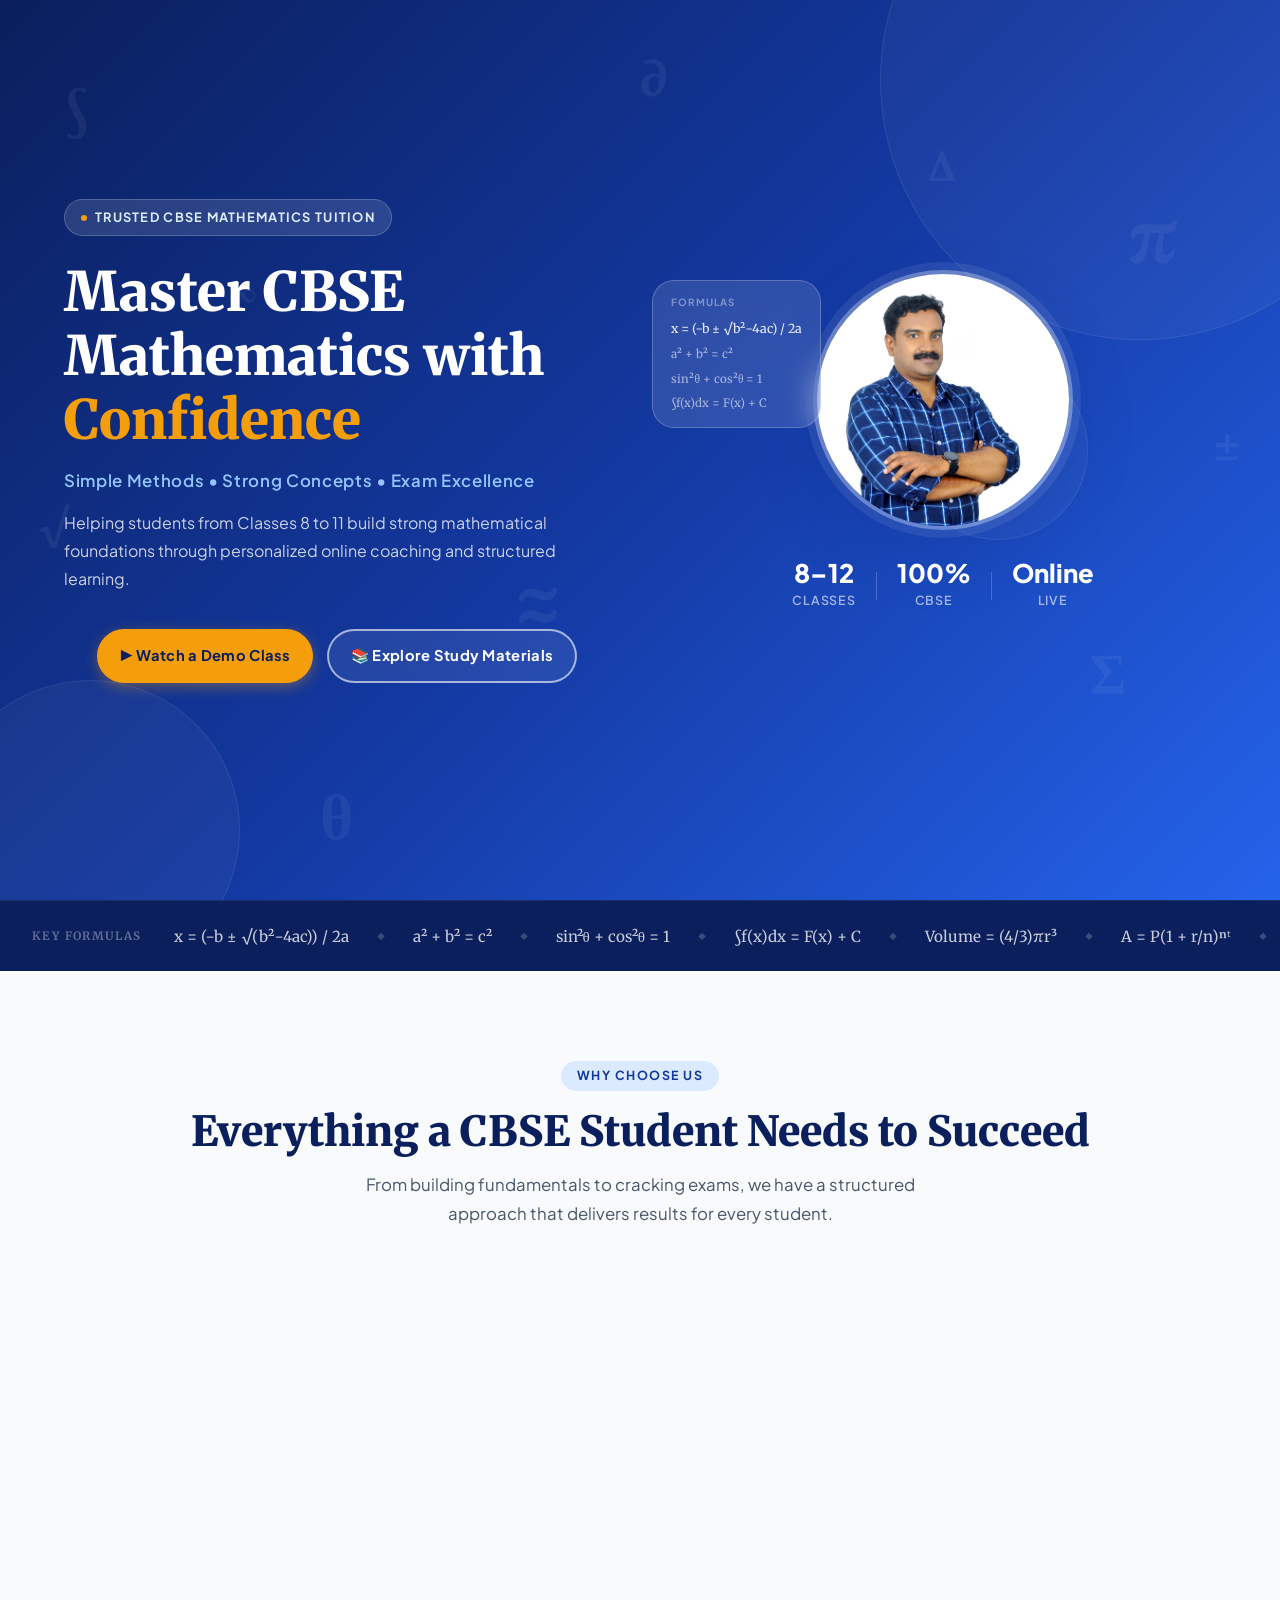
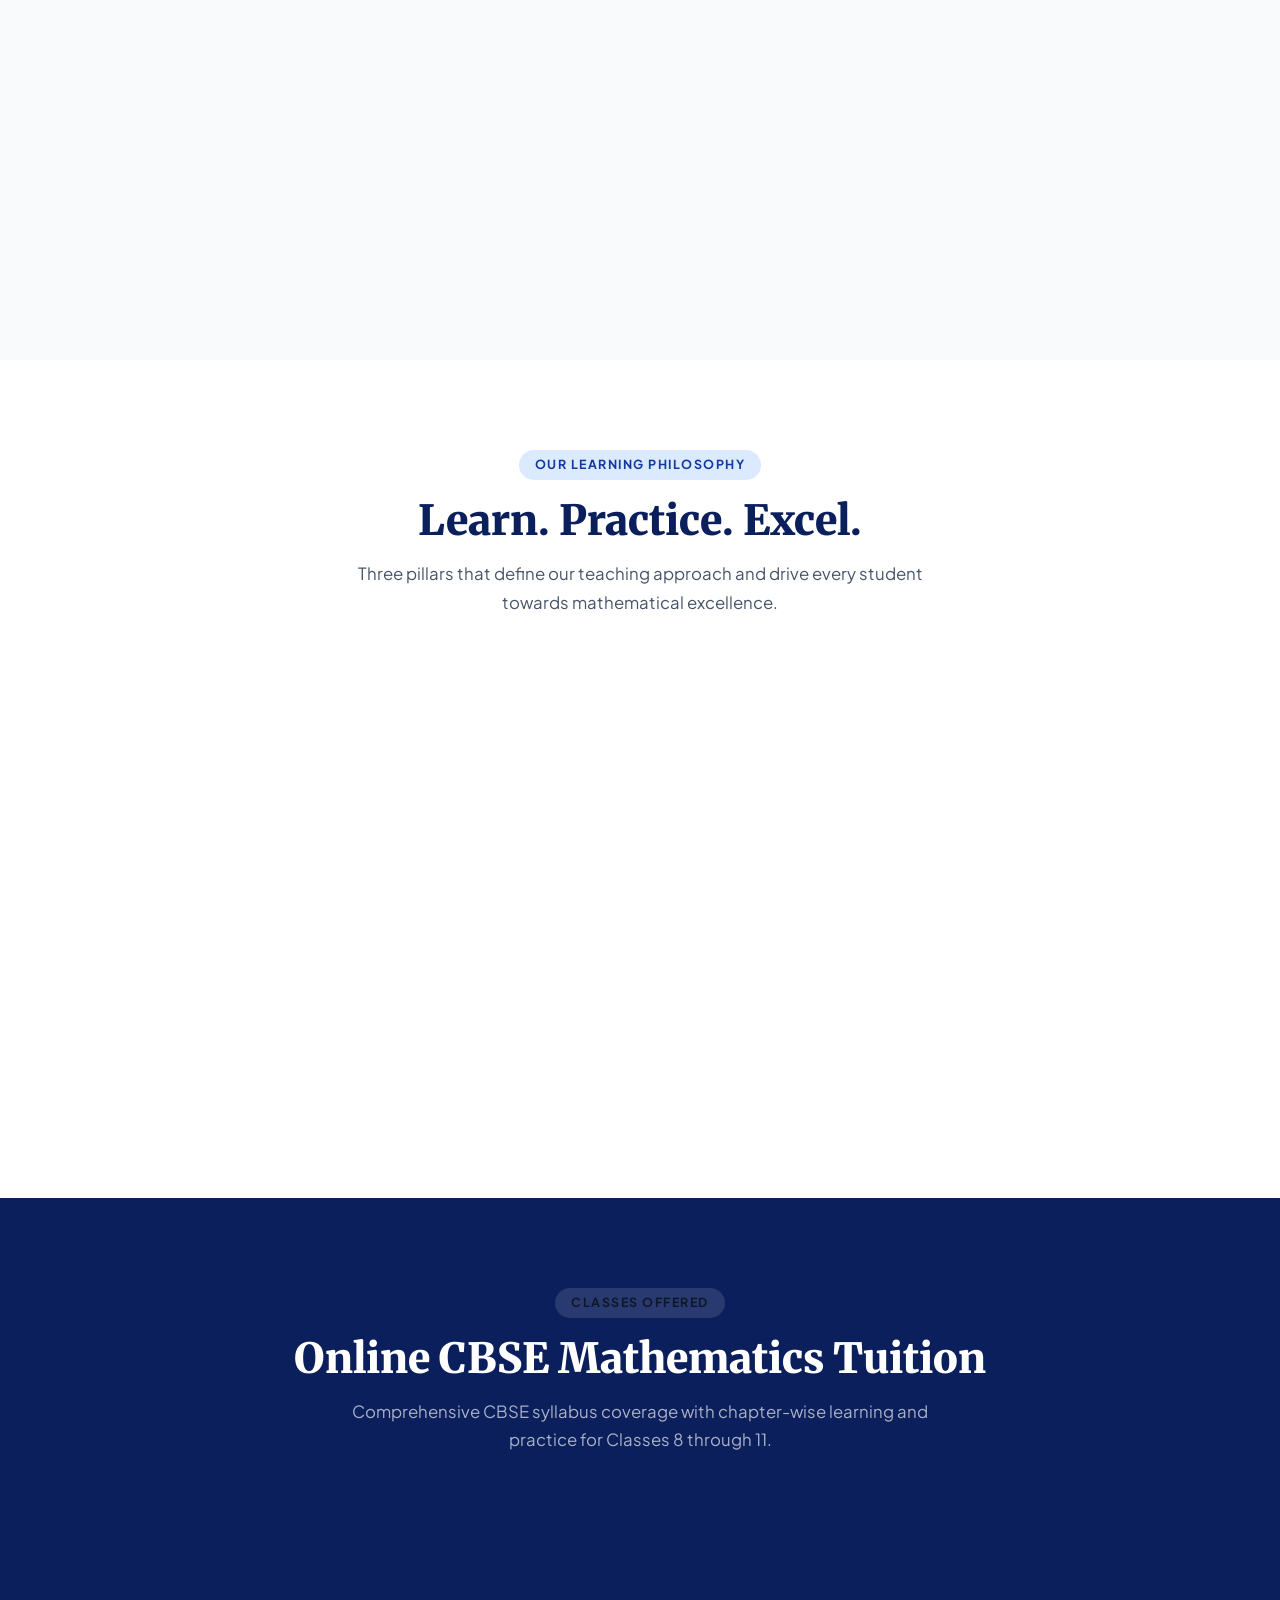
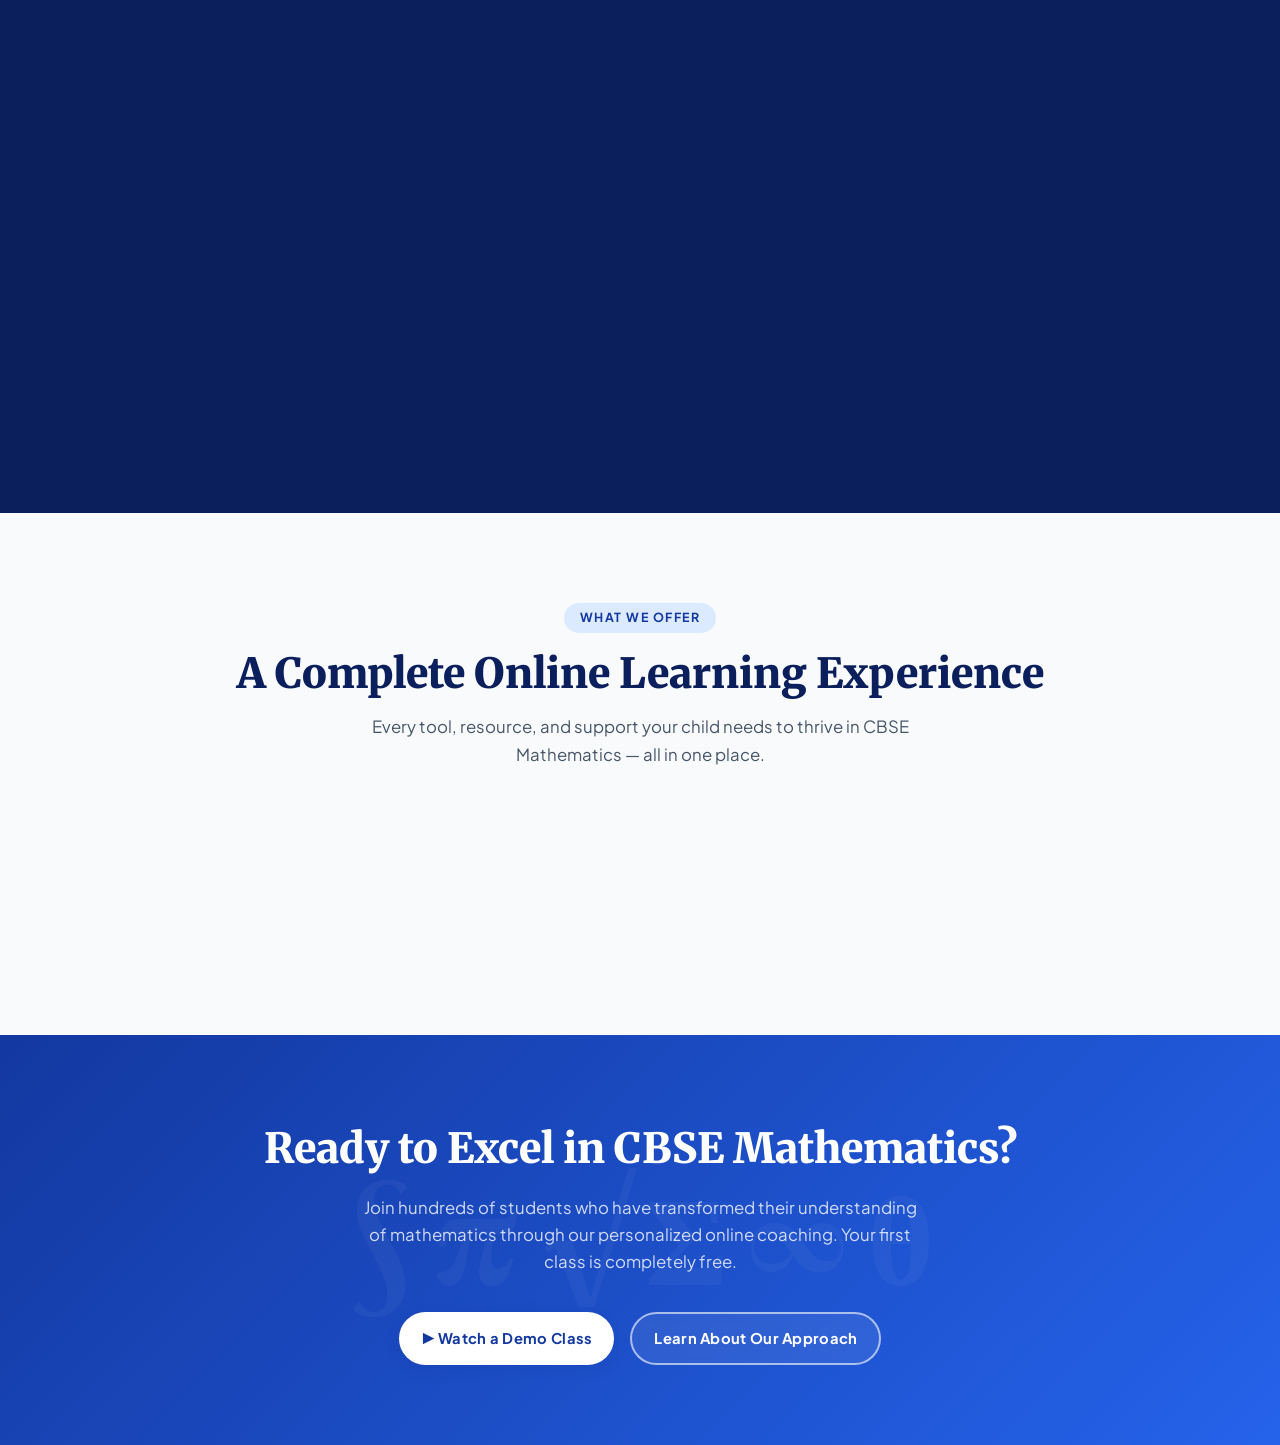
==== index.html @ 52f7e792 "Initial commit" ====
<!DOCTYPE html>
<html lang="en">
<head>
  <meta charset="UTF-8">
  <meta name="viewport" content="width=device-width, initial-scale=1.0">
  <title>CBSE Maths World | Online CBSE Mathematics Tuition for Class 8–11</title>
  <meta name="description" content="CBSE Maths World offers expert online mathematics tuition for CBSE students of Classes 8 to 11. Simple methods, strong concepts, exam excellence. Book a free demo class today.">
  <meta name="keywords" content="CBSE Maths Tuition, Online Maths Classes, CBSE Mathematics Coaching, CBSE Maths Tutor, Class 8 Maths, Class 9 Maths, Class 10 Maths, Class 11 Maths, Online CBSE Coaching">
  <meta property="og:title" content="CBSE Maths World | Online Mathematics Tuition">
  <meta property="og:description" content="Master CBSE Mathematics with confidence. Expert online coaching for Classes 8–11.">
  <meta property="og:type" content="website">
  <link rel="stylesheet" href="css/style.css">
  <style>
    /* Homepage-specific tweaks */
    .hero-section-wrapper { padding-top: 0; }
  </style>
</head>
<body data-page="Home">

<!-- Navigation injected by JS -->
<div id="nav-placeholder"></div>

<!-- ============ HERO ============ -->
<section class="hero">
  <div class="hero-bg">
    <div class="math-symbol">∫</div>
    <div class="math-symbol">π</div>
    <div class="math-symbol">√</div>
    <div class="math-symbol">Σ</div>
    <div class="math-symbol">∞</div>
    <div class="math-symbol">θ</div>
    <div class="math-symbol">Δ</div>
    <div class="math-symbol">±</div>
    <div class="math-symbol">≈</div>
    <div class="math-symbol">∂</div>
    <div class="hero-circle hero-circle-1"></div>
    <div class="hero-circle hero-circle-2"></div>
    <div class="hero-circle hero-circle-3"></div>
  </div>
  <div class="container">
    <div class="hero-grid">
      <!-- Text -->
      <div class="hero-text">
        <div class="hero-badge">
          <span></span>
          Trusted CBSE Mathematics Tuition
        </div>
        <h1>Master CBSE Mathematics with <em>Confidence</em></h1>
        <p class="hero-sub">Simple Methods &bull; Strong Concepts &bull; Exam Excellence</p>
        <p class="hero-desc">Helping students from Classes 8 to 11 build strong mathematical foundations through personalized online coaching and structured learning.</p>
        <div style="margin-bottom:0;">
          <!-- Buttons Row -->
          <div style="display:flex;gap:14px;flex-wrap:wrap;margin-bottom:0;justify-content:center;">
            <a href="https://youtu.be/Lcu7txMV0Q4?si=p4Ay1LLiDti_EWFn" target="_blank" class="btn btn-primary btn-lg">▶ Watch a Demo Class</a>
            <a href="pages/materials.html" class="btn btn-outline btn-lg">📚 Explore Study Materials</a>
          </div>
        </div>
      </div>

      <!-- Visual Panel -->
      <div class="hero-visual">
        <div style="display:flex;flex-direction:column;align-items:center;gap:14px;position:relative;margin-top:0;">

          <!-- Floating Formula Bubble -->
          <div style="position:absolute;top:10px;left:-140px;background:rgba(255,255,255,.12);backdrop-filter:blur(12px);border:1px solid rgba(255,255,255,.22);border-radius:var(--radius-lg);padding:14px 18px;animation:floatBadge 4s ease-in-out infinite;z-index:3;">
            <p style="color:rgba(255,255,255,.4);font-size:.62rem;font-weight:700;letter-spacing:.1em;text-transform:uppercase;margin-bottom:8px;">Formulas</p>
            <div style="display:flex;flex-direction:column;gap:6px;">
              <span style="font-family:'Merriweather',serif;color:rgba(255,255,255,.9);font-size:.78rem;">x = (−b ± √b²−4ac) / 2a</span>
              <span style="font-family:'Merriweather',serif;color:rgba(255,255,255,.6);font-size:.72rem;">a² + b² = c²</span>
              <span style="font-family:'Merriweather',serif;color:rgba(255,255,255,.6);font-size:.72rem;">sin²θ + cos²θ = 1</span>
              <span style="font-family:'Merriweather',serif;color:rgba(255,255,255,.6);font-size:.72rem;">∫f(x)dx = F(x) + C</span>
            </div>
          </div>

          <!-- Circle Photo Card -->
          <div style="width:260px;height:260px;border-radius:50%;overflow:hidden;border:4px solid rgba(255,255,255,.35);box-shadow:0 0 0 8px rgba(255,255,255,.08), var(--shadow-xl);margin-top:0;">
            <img
              src="images/mentor.jpeg"
              alt="Your Mentor — CBSE Maths World"
              style="width:100%;height:100%;object-fit:cover;object-position:top;display:block;"
            >
          </div>
          <!-- Stats below photo -->
          <div style="display:flex;gap:20px;align-items:center;justify-content:center;margin-top:16px;">
            <div class="hero-stat" style="text-align:center;">
              <strong>8–12</strong>
              <span>Classes</span>
            </div>
            <div style="width:1px;height:28px;background:rgba(255,255,255,.2);"></div>
            <div class="hero-stat" style="text-align:center;">
              <strong>100%</strong>
              <span>CBSE</span>
            </div>
            <div style="width:1px;height:28px;background:rgba(255,255,255,.2);"></div>
            <div class="hero-stat" style="text-align:center;">
              <strong>Online</strong>
              <span>Live</span>
            </div>
          </div>
        </div>
      </div>
    </div>
  </div>
</section>

<!-- ============ FORMULAS STRIP ============ -->
<section style="background:var(--blue-900);padding:22px 0;border-top:1px solid rgba(255,255,255,.08);overflow:hidden;">
  <div style="display:flex;align-items:center;gap:32px;white-space:nowrap;">
    <span style="font-family:'Merriweather',serif;color:rgba(255,255,255,.35);font-size:.72rem;font-weight:700;text-transform:uppercase;letter-spacing:.12em;flex-shrink:0;padding-left:32px;">Key Formulas</span>
    <div style="overflow:hidden;flex:1;">
      <div class="formulas-ticker">
        <!-- First copy -->
        <span class="formula-item">x = (−b ± √(b²−4ac)) / 2a</span>
        <span class="formula-sep">◆</span>
        <span class="formula-item">a² + b² = c²</span>
        <span class="formula-sep">◆</span>
        <span class="formula-item">sin²θ + cos²θ = 1</span>
        <span class="formula-sep">◆</span>
        <span class="formula-item">∫f(x)dx = F(x) + C</span>
        <span class="formula-sep">◆</span>
        <span class="formula-item">Volume = (4/3)πr³</span>
        <span class="formula-sep">◆</span>
        <span class="formula-item">A = P(1 + r/n)ⁿᵗ</span>
        <span class="formula-sep">◆</span>
        <span class="formula-item">nCr = n! / (r!(n−r)!)</span>
        <span class="formula-sep">◆</span>
        <span class="formula-item">tan θ = sin θ / cos θ</span>
        <span class="formula-sep">◆</span>
        <!-- Second copy for seamless loop -->
        <span class="formula-item">x = (−b ± √(b²−4ac)) / 2a</span>
        <span class="formula-sep">◆</span>
        <span class="formula-item">a² + b² = c²</span>
        <span class="formula-sep">◆</span>
        <span class="formula-item">sin²θ + cos²θ = 1</span>
        <span class="formula-sep">◆</span>
        <span class="formula-item">∫f(x)dx = F(x) + C</span>
        <span class="formula-sep">◆</span>
        <span class="formula-item">Volume = (4/3)πr³</span>
        <span class="formula-sep">◆</span>
        <span class="formula-item">A = P(1 + r/n)ⁿᵗ</span>
        <span class="formula-sep">◆</span>
        <span class="formula-item">nCr = n! / (r!(n−r)!)</span>
        <span class="formula-sep">◆</span>
        <span class="formula-item">tan θ = sin θ / cos θ</span>
        <span class="formula-sep">◆</span>
      </div>
    </div>
  </div>
</section>

<!-- ============ WHY CHOOSE US ============ -->
<section class="why-section">
  <div class="container">
    <div class="text-center">
      <div class="section-label">Why Choose Us</div>
      <h2 class="section-title">Everything a CBSE Student Needs to Succeed</h2>
      <p class="section-subtitle">From building fundamentals to cracking exams, we have a structured approach that delivers results for every student.</p>
    </div>
    <div class="features-grid">
      <div class="feature-card fade-in">
        <div class="feature-icon">🧠</div>
        <h3>Concept-Based Learning</h3>
        <p>We focus on building deep conceptual understanding rather than rote memorization, so knowledge lasts well beyond the exam.</p>
      </div>
      <div class="feature-card fade-in fade-in-delay-1">
        <div class="feature-icon">✏️</div>
        <h3>Simple & Easy Methods</h3>
        <p>Complex topics explained in the simplest possible way — because understanding should never be an obstacle to learning.</p>
      </div>
      <div class="feature-card fade-in fade-in-delay-2">
        <div class="feature-icon">🎯</div>
        <h3>Exam-Oriented Preparation</h3>
        <p>Strategic exam preparation with pattern analysis, important questions, and time management techniques for top scores.</p>
      </div>
      <div class="feature-card fade-in fade-in-delay-3">
        <div class="feature-icon">👤</div>
        <h3>Personalized Attention</h3>
        <p>Every student learns differently. We tailor our teaching approach to match each student's pace and learning style.</p>
      </div>
      <div class="feature-card fade-in">
        <div class="feature-icon">📋</div>
        <h3>Regular Practice Sessions</h3>
        <p>Consistent practice with a wide variety of problems strengthens problem-solving skills and builds exam confidence.</p>
      </div>
      <div class="feature-card fade-in fade-in-delay-1">
        <div class="feature-icon">💡</div>
        <h3>Doubt Clearing Support</h3>
        <p>No doubt goes unanswered. Students can raise questions during and after sessions for complete clarity on every topic.</p>
      </div>
      <div class="feature-card fade-in fade-in-delay-2">
        <div class="feature-icon">📈</div>
        <h3>Progress Tracking</h3>
        <p>Regular assessments and feedback sessions ensure students and parents stay informed about academic growth.</p>
      </div>
    </div>
  </div>
</section>

<!-- ============ PHILOSOPHY ============ -->
<section class="philosophy-section">
  <div class="container">
    <div class="text-center">
      <div class="section-label">Our Learning Philosophy</div>
      <h2 class="section-title">Learn. Practice. Excel.</h2>
      <p class="section-subtitle">Three pillars that define our teaching approach and drive every student towards mathematical excellence.</p>
    </div>
    <div class="philosophy-grid fade-in">
      <div class="philosophy-card">
        <div class="phil-num">01</div>
        <div class="phil-icon-wrap">📖</div>
        <div class="phil-title">Learn</div>
        <div class="phil-desc">Build strong fundamentals and understand mathematical concepts deeply. Every lesson is designed to create lasting clarity, not just short-term recall.</div>
      </div>
      <div class="philosophy-card">
        <div class="phil-num">02</div>
        <div class="phil-icon-wrap">✏️</div>
        <div class="phil-title">Practice</div>
        <div class="phil-desc">Solve a wide variety of problems and strengthen analytical skills. Regular, structured practice transforms knowledge into instinct and speed into accuracy.</div>
      </div>
      <div class="philosophy-card">
        <div class="phil-num">03</div>
        <div class="phil-icon-wrap">🏆</div>
        <div class="phil-title">Excel</div>
        <div class="phil-desc">Perform confidently in school examinations and competitive environments. Excellence is not just about marks — it is about mastery and unshakeable confidence.</div>
      </div>
    </div>
  </div>
</section>

<!-- ============ CLASSES ============ -->
<section class="classes-section">
  <div class="container">
    <div class="text-center">
      <div class="section-label" style="background:rgba(255,255,255,.12);color:var(--blue-200);">Classes Offered</div>
      <h2 class="section-title">Online CBSE Mathematics Tuition</h2>
      <p class="section-subtitle">Comprehensive CBSE syllabus coverage with chapter-wise learning and practice for Classes 8 through 11.</p>
    </div>
    <div class="classes-grid">
      <div class="class-card fade-in">
        <div class="class-number">8</div>
        <h3>Class 8 Mathematics</h3>
        <p>Rational numbers, linear equations, quadrilaterals, data handling, squares, cubes, algebraic expressions, mensuration, exponents, direct & inverse proportions, factorisation, graphs, introduction to graphs.</p>
        <a href="pages/contact.html" class="btn btn-outline" style="font-size:.82rem;padding:9px 20px;">Enrol Now →</a>
      </div>
      <div class="class-card fade-in fade-in-delay-1">
        <div class="class-number">9</div>
        <h3>Class 9 Mathematics</h3>
        <p>Number systems, polynomials, coordinate geometry, linear equations in two variables, introduction to Euclid's geometry, triangles, quadrilaterals, circles, constructions, surface areas, volumes, statistics, probability.</p>
        <a href="pages/contact.html" class="btn btn-outline" style="font-size:.82rem;padding:9px 20px;">Enrol Now →</a>
      </div>
      <div class="class-card fade-in fade-in-delay-2">
        <div class="class-number">10</div>
        <h3>Class 10 Mathematics</h3>
        <p>Real numbers, polynomials, pair of linear equations, quadratic equations, arithmetic progressions, triangles, coordinate geometry, trigonometry, circles, constructions, areas, surface areas, volumes, statistics, probability.</p>
        <a href="pages/contact.html" class="btn btn-outline" style="font-size:.82rem;padding:9px 20px;">Enrol Now →</a>
      </div>
      <div class="class-card fade-in fade-in-delay-3">
        <div class="class-number">11</div>
        <h3>Class 11 Mathematics</h3>
        <p>Sets, relations & functions, trigonometric functions, complex numbers, linear inequalities, permutations & combinations, binomial theorem, sequences & series, straight lines, conic sections, 3D geometry, limits, statistics, probability.</p>
        <a href="pages/contact.html" class="btn btn-outline" style="font-size:.82rem;padding:9px 20px;">Enrol Now →</a>
      </div>
      <div class="class-card fade-in fade-in-delay-3">
        <div class="class-number">12</div>
        <h3>Class 12 Mathematics</h3>
        <p>Relations & functions, inverse trigonometry, matrices, determinants, continuity & differentiability, applications of derivatives, integrals, differential equations, vectors, 3D geometry, linear programming, probability.</p>
        <a href="pages/contact.html" class="btn btn-outline" style="font-size:.82rem;padding:9px 20px;">Enrol Now →</a>
      </div>
    </div>
    <div class="classes-note fade-in">
      <strong>📚 Comprehensive Coverage:</strong> All classes follow the complete CBSE syllabus with chapter-wise learning, detailed notes, practice problems, and regular assessments.
    </div>
  </div>
</section>

<!-- ============ FEATURES STRIP ============ -->
<section class="features-strip">
  <div class="container">
    <div class="text-center">
      <div class="section-label">What We Offer</div>
      <h2 class="section-title">A Complete Online Learning Experience</h2>
      <p class="section-subtitle">Every tool, resource, and support your child needs to thrive in CBSE Mathematics — all in one place.</p>
    </div>
    <div class="strip-grid">
      <div class="strip-item fade-in">
      <div class="strip-icon" style="font-size:2.2rem;margin-bottom:10px;">🎥</div>
      <span>Live Online Classes</span>
      </div>
      <div class="strip-item fade-in fade-in-delay-3">
        <div class="strip-icon" style="font-size:2.2rem;margin-bottom:10px;">📊</div>
        <span>Mock Tests</span>
      </div>
      <div class="strip-item fade-in fade-in-delay-1">
        <div class="strip-icon" style="font-size:2.2rem;margin-bottom:10px;">💡</div>
        <span>Doubt Clearing</span>
      </div>
      <div class="strip-item fade-in fade-in-delay-3">
        <div class="strip-icon" style="font-size:2.2rem;margin-bottom:10px;">📋</div>
        <span>Worksheets</span>
      </div>
      <div class="strip-item fade-in fade-in-delay-1">
        <div class="strip-icon"><img src="https://cdn-icons-png.flaticon.com/512/1534/1534938.png" width="48" alt="Interactive"></div>
        <span>Interactive Sessions</span>
      </div>
      <div class="strip-item fade-in fade-in-delay-2">
        <div class="strip-icon"><img src="https://cdn-icons-png.flaticon.com/512/2232/2232688.png" width="48" alt="Assignments"></div>
        <span>Regular Assignments</span>
      </div>
      <div class="strip-item fade-in">
        <div class="strip-icon"><img src="https://cdn-icons-png.flaticon.com/512/1055/1055687.png" width="48" alt="Exam Strategies"></div>
        <span>Exam Strategies</span>
      </div>
      <div class="strip-item fade-in fade-in-delay-2">
        <div class="strip-icon"><img src="https://cdn-icons-png.flaticon.com/512/2541/2541988.png" width="48" alt="Study Notes"></div>
        <span>Study Notes</span>
      </div>
    </div>
  </div>
</section>

<!-- ============ CTA BANNER ============ -->
<section class="cta-banner">
  <div class="container">
    <h2>Ready to Excel in CBSE Mathematics?</h2>
    <p>Join hundreds of students who have transformed their understanding of mathematics through our personalized online coaching. Your first class is completely free.</p>
    <div class="cta-btns">
      <a href=https://youtu.be/Lcu7txMV0Q4?si=p4Ay1LLiDti_EWFn target="_blank" class="btn btn-white btn-lg">▶ Watch a Demo Class</a>
      <a href="pages/about.html" class="btn btn-outline btn-lg">Learn About Our Approach</a>
    </div>
  </div>
</section>

<!-- Footer injected by JS -->
<div id="footer-placeholder"></div>

<script src="js/components.js"></script>
</body>
</html>
---- css/style.css ----
/* =============================================
   CBSE MATHS WORLD — Main Stylesheet
   ============================================= */

@import url('https://fonts.googleapis.com/css2?family=Plus+Jakarta+Sans:wght@300;400;500;600;700;800&family=Merriweather:wght@400;700;900&display=swap');

/* ── CSS Variables ── */
:root {
  --blue-900: #0a1f5c;
  --blue-800: #0d2878;
  --blue-700: #1338a0;
  --blue-600: #1a4fc4;
  --blue-500: #2563eb;
  --blue-400: #3b82f6;
  --blue-300: #93c5fd;
  --blue-100: #dbeafe;
  --blue-50:  #eff6ff;
  --gold:     #f59e0b;
  --gold-lt:  #fef3c7;
  --white:    #ffffff;
  --grey-50:  #f8fafc;
  --grey-100: #f1f5f9;
  --grey-200: #e2e8f0;
  --grey-400: #94a3b8;
  --grey-600: #475569;
  --grey-800: #1e293b;
  --text-dark: #0f172a;

  --font-display: 'Merriweather', Georgia, serif;
  --font-body: 'Plus Jakarta Sans', system-ui, sans-serif;

  --radius-sm: 8px;
  --radius-md: 14px;
  --radius-lg: 22px;
  --radius-xl: 32px;

  --shadow-sm: 0 1px 3px rgba(0,0,0,.08), 0 1px 2px rgba(0,0,0,.06);
  --shadow-md: 0 4px 16px rgba(13,40,120,.10);
  --shadow-lg: 0 12px 40px rgba(13,40,120,.14);
  --shadow-xl: 0 24px 64px rgba(13,40,120,.18);

  --transition: .25s cubic-bezier(.4,0,.2,1);
}

/* ── Reset ── */
*, *::before, *::after { box-sizing: border-box; margin: 0; padding: 0; }
html { scroll-behavior: smooth; font-size: 16px; }
body {
  font-family: var(--font-body);
  color: var(--text-dark);
  background: var(--white);
  line-height: 1.6;
  -webkit-font-smoothing: antialiased;
}
img { max-width: 100%; display: block; }
a { color: inherit; text-decoration: none; }
ul { list-style: none; }
button { cursor: pointer; border: none; background: none; font-family: inherit; }
input, textarea, select { font-family: inherit; }

/* ── Utility ── */
.container { max-width: 1200px; margin: 0 auto; padding: 0 24px; }
.container-sm { max-width: 860px; margin: 0 auto; padding: 0 24px; }
.text-center { text-align: center; }
.text-blue { color: var(--blue-600); }
.text-gold  { color: var(--gold); }
.hidden { display: none !important; }

/* ── Buttons ── */
.btn {
  display: inline-flex;
  align-items: center;
  gap: 8px;
  padding: 14px 28px;
  border-radius: 50px;
  font-weight: 700;
  font-size: .95rem;
  letter-spacing: .02em;
  transition: var(--transition);
  white-space: nowrap;
}
.btn-primary {
  background: var(--gold);
  color: var(--blue-900);
  box-shadow: 0 4px 14px rgba(245,158,11,.35);
}
.btn-primary:hover {
  background: #d97706;
  transform: translateY(-2px);
  box-shadow: 0 8px 24px rgba(245,158,11,.45);
}
.btn-outline {
  border: 2px solid rgba(255,255,255,.6);
  color: var(--white);
  background: rgba(255,255,255,.08);
  backdrop-filter: blur(4px);
}
.btn-outline:hover {
  background: rgba(255,255,255,.18);
  border-color: var(--white);
  transform: translateY(-2px);
}
.btn-blue {
  background: var(--blue-600);
  color: var(--white);
  box-shadow: var(--shadow-md);
}
.btn-blue:hover {
  background: var(--blue-700);
  transform: translateY(-2px);
  box-shadow: var(--shadow-lg);
}
.btn-white {
  background: var(--white);
  color: var(--blue-700);
  box-shadow: var(--shadow-md);
  font-weight: 700;
}
.btn-white:hover {
  background: var(--blue-50);
  transform: translateY(-2px);
}
.btn-lg { padding: 17px 36px; font-size: 1.05rem; }

/* ── Section Headings ── */
.section-label {
  display: inline-block;
  background: var(--blue-100);
  color: var(--blue-700);
  font-size: .78rem;
  font-weight: 700;
  letter-spacing: .12em;
  text-transform: uppercase;
  padding: 5px 16px;
  border-radius: 50px;
  margin-bottom: 16px;
}
.section-title {
  font-family: var(--font-display);
  font-size: clamp(1.8rem, 3.5vw, 2.6rem);
  font-weight: 900;
  line-height: 1.2;
  color: var(--blue-900);
  margin-bottom: 14px;
}
.section-subtitle {
  font-size: 1.05rem;
  color: var(--grey-600);
  max-width: 620px;
  margin: 0 auto 48px;
  line-height: 1.7;
}
section { padding: 90px 0; }

/* ============================================
   NAVIGATION
   ============================================ */
.navbar {
  position: fixed;
  top: 0; left: 0; right: 0;
  z-index: 1000;
  background: rgba(255,255,255,.97);
  backdrop-filter: blur(12px);
  border-bottom: 1px solid var(--grey-200);
  transition: box-shadow var(--transition);
}
.navbar.scrolled { box-shadow: var(--shadow-md); }
.nav-inner {
  display: flex;
  align-items: center;
  justify-content: space-between;
  height: 72px;
}
.nav-logo { display: flex; align-items: center; gap: 12px; text-decoration: none; }
.nav-logo-icon {
  width: 44px; height: 44px;
  background: var(--blue-600);
  border-radius: var(--radius-sm);
  display: flex; align-items: center; justify-content: center;
  font-size: 1.4rem;
}
.nav-logo-text { line-height: 1.1; }
.nav-logo-text strong {
  display: block;
  font-size: 1rem;
  font-weight: 800;
  color: var(--blue-900);
  letter-spacing: -.01em;
}
.nav-logo-text span {
  font-size: .72rem;
  font-weight: 600;
  color: var(--blue-500);
  letter-spacing: .06em;
  text-transform: uppercase;
}
.nav-links { display: flex; align-items: center; gap: 4px; }
.nav-links a {
  padding: 8px 16px;
  border-radius: 8px;
  font-size: .9rem;
  font-weight: 600;
  color: var(--grey-600);
  transition: var(--transition);
}
.nav-links a:hover, .nav-links a.active {
  color: var(--blue-600);
  background: var(--blue-50);
}
.nav-cta { display: flex; align-items: center; gap: 12px; }
.nav-cta .btn { padding: 10px 22px; font-size: .88rem; }

/* Hamburger */
.hamburger { display: none; flex-direction: column; gap: 5px; padding: 6px; }
.hamburger span {
  display: block; width: 24px; height: 2px;
  background: var(--blue-900);
  border-radius: 2px;
  transition: var(--transition);
}
.hamburger.open span:nth-child(1) { transform: translateY(7px) rotate(45deg); }
.hamburger.open span:nth-child(2) { opacity: 0; }
.hamburger.open span:nth-child(3) { transform: translateY(-7px) rotate(-45deg); }

/* Mobile Nav */
.mobile-menu {
  display: none;
  position: fixed;
  top: 72px; left: 0; right: 0;
  background: var(--white);
  border-bottom: 1px solid var(--grey-200);
  padding: 20px 24px 28px;
  z-index: 999;
  box-shadow: var(--shadow-lg);
  flex-direction: column;
  gap: 4px;
}
.mobile-menu.open { display: flex; }
.mobile-menu a {
  padding: 12px 16px;
  border-radius: var(--radius-sm);
  font-weight: 600;
  color: var(--grey-800);
  font-size: .95rem;
  transition: var(--transition);
}
.mobile-menu a:hover { background: var(--blue-50); color: var(--blue-600); }
.mobile-menu .btn { margin-top: 12px; justify-content: center; }

/* ============================================
   HERO SECTION
   ============================================ */
.hero {
  min-height: 100vh;
  background: linear-gradient(135deg, var(--blue-900) 0%, var(--blue-700) 50%, var(--blue-500) 100%);
  position: relative;
  overflow: hidden;
  display: flex;
  align-items: center;
  padding-top: 72px;
}
.hero-bg {
  position: absolute;
  inset: 0;
  overflow: hidden;
  pointer-events: none;
}
/* Animated Math Symbols */
.math-symbol {
  position: absolute;
  font-family: var(--font-display);
  color: rgba(255,255,255,.06);
  font-size: clamp(2rem, 5vw, 5rem);
  font-weight: 900;
  user-select: none;
  animation: floatSymbol 12s ease-in-out infinite;
}
.math-symbol:nth-child(1)  { top: 8%;  left: 5%;   font-size: 3rem;   animation-delay: 0s; }
.math-symbol:nth-child(2)  { top: 20%; right: 8%;  font-size: 4.5rem; animation-delay: -2s; }
.math-symbol:nth-child(3)  { top: 55%; left: 3%;   font-size: 2.5rem; animation-delay: -4s; }
.math-symbol:nth-child(4)  { top: 70%; right: 12%; font-size: 3.5rem; animation-delay: -6s; }
.math-symbol:nth-child(5)  { top: 30%; left: 18%;  font-size: 2rem;   animation-delay: -1s; }
.math-symbol:nth-child(6)  { top: 85%; left: 25%;  font-size: 4rem;   animation-delay: -3s; }
.math-symbol:nth-child(7)  { top: 15%; right: 25%; font-size: 2.5rem; animation-delay: -5s; }
.math-symbol:nth-child(8)  { top: 45%; right: 3%;  font-size: 3rem;   animation-delay: -7s; }
.math-symbol:nth-child(9)  { top: 60%; left: 40%;  font-size: 5rem;   animation-delay: -2.5s; }
.math-symbol:nth-child(10) { top: 5%;  left: 50%;  font-size: 2.8rem; animation-delay: -4.5s; }

@keyframes floatSymbol {
  0%, 100% { transform: translateY(0px) rotate(0deg); opacity: .06; }
  33%       { transform: translateY(-18px) rotate(8deg); opacity: .10; }
  66%       { transform: translateY(10px) rotate(-5deg); opacity: .07; }
}

/* Geometric circles */
.hero-circle {
  position: absolute;
  border-radius: 50%;
  background: rgba(255,255,255,.04);
  border: 1px solid rgba(255,255,255,.08);
}
.hero-circle-1 { width: 520px; height: 520px; top: -180px; right: -120px; }
.hero-circle-2 { width: 300px; height: 300px; bottom: -80px; left: -60px; }
.hero-circle-3 { width: 180px; height: 180px; top: 40%; right: 15%; }

.hero-grid {
  display: grid;
  grid-template-columns: 1fr 1fr;
  gap: 60px;
  align-items: center;
  padding: 80px 0;
  position: relative;
  z-index: 2;
}
.hero-badge {
  display: inline-flex;
  align-items: center;
  gap: 8px;
  background: rgba(255,255,255,.12);
  border: 1px solid rgba(255,255,255,.2);
  color: var(--blue-100);
  font-size: .8rem;
  font-weight: 700;
  letter-spacing: .1em;
  text-transform: uppercase;
  padding: 7px 16px;
  border-radius: 50px;
  margin-bottom: 24px;
}
.hero-badge span { width: 6px; height: 6px; background: var(--gold); border-radius: 50%; display: block; }
.hero h1 {
  font-family: var(--font-display);
  font-size: clamp(2.2rem, 4.5vw, 3.4rem);
  font-weight: 900;
  color: var(--white);
  line-height: 1.18;
  margin-bottom: 16px;
}
.hero h1 em {
  font-style: normal;
  color: var(--gold);
}
.hero-sub {
  font-size: 1.05rem;
  font-weight: 600;
  color: var(--blue-200, #93c5fd);
  margin-bottom: 14px;
  letter-spacing: .04em;
}
.hero-desc {
  font-size: 1rem;
  color: rgba(255,255,255,.78);
  line-height: 1.75;
  margin-bottom: 36px;
  max-width: 520px;
}
.hero-btns { display: flex; gap: 14px; flex-wrap: wrap; margin-bottom: 44px; }
.hero-stats { display: flex; gap: 32px; flex-wrap: wrap; }
.hero-stat strong {
  display: block;
  font-size: 1.6rem;
  font-weight: 800;
  color: var(--white);
  line-height: 1;
}
.hero-stat span {
  font-size: .78rem;
  font-weight: 600;
  color: rgba(255,255,255,.6);
  text-transform: uppercase;
  letter-spacing: .06em;
}

/* Hero Illustration Panel */
.hero-visual {
  display: flex;
  justify-content: center;
  align-items: center;
}
.hero-card-stack {
  position: relative;
  width: 360px;
  height: 420px;
}
.hero-main-card {
  background: rgba(255,255,255,.12);
  backdrop-filter: blur(16px);
  border: 1px solid rgba(255,255,255,.22);
  border-radius: var(--radius-xl);
  padding: 32px;
  position: absolute;
  inset: 0;
}
.hero-formula-line {
  font-family: var(--font-display);
  color: var(--white);
  font-size: 1.1rem;
  margin-bottom: 16px;
  opacity: .9;
}
.hero-formula-line.dim { opacity: .5; font-size: .95rem; }
.formula-divider {
  height: 1px;
  background: rgba(255,255,255,.18);
  margin: 20px 0;
}
.hero-class-pills {
  display: flex; gap: 8px; flex-wrap: wrap; margin-top: 20px;
}
.class-pill {
  background: rgba(255,255,255,.15);
  border: 1px solid rgba(255,255,255,.25);
  color: var(--white);
  font-size: .78rem;
  font-weight: 700;
  padding: 6px 14px;
  border-radius: 50px;
}
.hero-floating-badge {
  position: absolute;
  background: var(--white);
  border-radius: var(--radius-md);
  padding: 12px 16px;
  display: flex;
  align-items: center;
  gap: 10px;
  box-shadow: var(--shadow-xl);
  animation: floatBadge 4s ease-in-out infinite;
}
.hero-floating-badge.badge-1 { top: -20px; right: -24px; }
.hero-floating-badge.badge-2 { bottom: 20px; left: -32px; animation-delay: -2s; }
.hfb-icon { font-size: 1.5rem; }
.hfb-text strong { display: block; font-size: .82rem; font-weight: 800; color: var(--blue-900); }
.hfb-text span   { font-size: .72rem; color: var(--grey-600); }

@keyframes floatBadge {
  0%, 100% { transform: translateY(0); }
  50%       { transform: translateY(-8px); }
}

/* ============================================
   WHY CHOOSE US
   ============================================ */
.why-section { background: var(--grey-50); }
.features-grid {
  display: grid;
  grid-template-columns: repeat(auto-fit, minmax(240px, 1fr));
  gap: 24px;
}
.feature-card {
  background: var(--white);
  border: 1px solid var(--grey-200);
  border-radius: var(--radius-lg);
  padding: 28px;
  transition: var(--transition);
  position: relative;
  overflow: hidden;
}
.feature-card::before {
  content: '';
  position: absolute;
  top: 0; left: 0; right: 0;
  height: 3px;
  background: linear-gradient(90deg, var(--blue-500), var(--blue-400));
  transform: scaleX(0);
  transform-origin: left;
  transition: var(--transition);
}
.feature-card:hover {
  border-color: var(--blue-300);
  box-shadow: var(--shadow-lg);
  transform: translateY(-4px);
}
.feature-card:hover::before { transform: scaleX(1); }
.feature-icon {
  width: 52px; height: 52px;
  background: var(--blue-50);
  border-radius: var(--radius-sm);
  display: flex; align-items: center; justify-content: center;
  font-size: 1.5rem;
  margin-bottom: 16px;
  transition: var(--transition);
}
.feature-card:hover .feature-icon {
  background: var(--blue-600);
  transform: scale(1.08);
}
.feature-card h3 {
  font-size: 1rem;
  font-weight: 700;
  color: var(--blue-900);
  margin-bottom: 8px;
}
.feature-card p { font-size: .88rem; color: var(--grey-600); line-height: 1.6; }

/* ============================================
   PHILOSOPHY (LEARN PRACTICE EXCEL)
   ============================================ */
.philosophy-section { background: var(--white); }
.philosophy-grid {
  display: grid;
  grid-template-columns: repeat(3, 1fr);
  gap: 2px;
  background: var(--grey-200);
  border-radius: var(--radius-xl);
  overflow: hidden;
  margin-top: 20px;
}
.philosophy-card {
  background: var(--white);
  padding: 52px 40px;
  text-align: center;
  position: relative;
  transition: var(--transition);
  overflow: hidden;
}
.philosophy-card:hover {
  background: var(--blue-900);
  z-index: 1;
}
.philosophy-card:hover .phil-num,
.philosophy-card:hover .phil-title,
.philosophy-card:hover .phil-desc { color: var(--white); }
.philosophy-card:hover .phil-icon-wrap { background: rgba(255,255,255,.15); }
.phil-num {
  font-family: var(--font-display);
  font-size: 5rem;
  font-weight: 900;
  color: var(--blue-100);
  line-height: 1;
  margin-bottom: 16px;
  transition: var(--transition);
}
.phil-icon-wrap {
  width: 72px; height: 72px;
  background: var(--blue-50);
  border-radius: 50%;
  display: flex; align-items: center; justify-content: center;
  font-size: 2rem;
  margin: 0 auto 20px;
  transition: var(--transition);
}
.phil-title {
  font-family: var(--font-display);
  font-size: 1.5rem;
  font-weight: 900;
  color: var(--blue-900);
  margin-bottom: 12px;
  transition: var(--transition);
}
.phil-desc {
  font-size: .92rem;
  color: var(--grey-600);
  line-height: 1.7;
  transition: var(--transition);
}

/* ============================================
   CLASSES SECTION
   ============================================ */
.classes-section { background: var(--blue-900); }
.classes-section .section-title { color: var(--white); }
.classes-section .section-subtitle { color: rgba(255,255,255,.65); }
.classes-grid {
  display: grid;
  grid-template-columns: repeat(4, 1fr);
  gap: 20px;
}
.class-card {
  background: rgba(255,255,255,.07);
  border: 1px solid rgba(255,255,255,.12);
  border-radius: var(--radius-lg);
  padding: 32px 24px;
  text-align: center;
  transition: var(--transition);
  cursor: pointer;
  position: relative;
  overflow: hidden;
}
.class-card::after {
  content: '';
  position: absolute;
  inset: 0;
  background: linear-gradient(135deg, rgba(37,99,235,.4), rgba(59,130,246,.2));
  opacity: 0;
  transition: var(--transition);
}
.class-card:hover {
  border-color: var(--blue-400);
  transform: translateY(-6px);
  box-shadow: 0 20px 50px rgba(0,0,0,.3);
}
.class-card:hover::after { opacity: 1; }
.class-number {
  font-family: var(--font-display);
  font-size: 3rem;
  font-weight: 900;
  color: var(--blue-400);
  line-height: 1;
  margin-bottom: 8px;
  position: relative; z-index: 1;
}
.class-card h3 {
  font-size: 1rem;
  font-weight: 700;
  color: var(--white);
  margin-bottom: 12px;
  position: relative; z-index: 1;
}
.class-card p {
  font-size: .83rem;
  color: rgba(255,255,255,.55);
  line-height: 1.6;
  position: relative; z-index: 1;
}
.class-card .btn { margin-top: 20px; position: relative; z-index: 1; font-size: .82rem; padding: 9px 20px; }
.classes-note {
  text-align: center;
  margin-top: 44px;
  padding: 20px 28px;
  background: rgba(255,255,255,.06);
  border: 1px solid rgba(255,255,255,.1);
  border-radius: var(--radius-md);
  color: rgba(255,255,255,.7);
  font-size: .9rem;
}
.classes-note strong { color: var(--gold); }

/* ============================================
   FEATURES STRIP
   ============================================ */
.features-strip { background: var(--grey-50); }
.strip-grid {
  display: grid;
  grid-template-columns: repeat(auto-fit, minmax(160px, 1fr));
  gap: 16px;
}
.strip-item {
  background: var(--white);
  border: 1px solid var(--grey-200);
  border-radius: var(--radius-md);
  padding: 24px 16px;
  text-align: center;
  transition: var(--transition);
}
.strip-item:hover {
  border-color: var(--blue-300);
  transform: translateY(-3px);
  box-shadow: var(--shadow-md);
}
.strip-icon { font-size: 1.8rem; margin-bottom: 10px; }
.strip-item span {
  font-size: .82rem;
  font-weight: 700;
  color: var(--blue-900);
  line-height: 1.3;
  display: block;
}

/* ============================================
   CTA BANNER
   ============================================ */
.cta-banner {
  background: linear-gradient(135deg, var(--blue-700), var(--blue-500));
  padding: 80px 0;
  text-align: center;
  position: relative;
  overflow: hidden;
}
.cta-banner::before {
  content: '∫ π √ Σ ∞ θ';
  position: absolute;
  font-family: var(--font-display);
  font-size: 8rem;
  font-weight: 900;
  color: rgba(255,255,255,.04);
  white-space: nowrap;
  top: 50%;
  left: 50%;
  transform: translate(-50%, -50%);
  pointer-events: none;
}
.cta-banner h2 {
  font-family: var(--font-display);
  font-size: clamp(1.8rem, 3.5vw, 2.6rem);
  font-weight: 900;
  color: var(--white);
  margin-bottom: 14px;
  position: relative;
}
.cta-banner p {
  font-size: 1.05rem;
  color: rgba(255,255,255,.8);
  margin-bottom: 36px;
  max-width: 560px;
  margin-left: auto;
  margin-right: auto;
  position: relative;
}
.cta-banner .btn { position: relative; }
.cta-btns { display: flex; gap: 16px; justify-content: center; flex-wrap: wrap; }

/* ============================================
   FOOTER
   ============================================ */
.footer {
  background: var(--blue-900);
  color: rgba(255,255,255,.75);
  padding: 72px 0 32px;
}
.footer-grid {
  display: grid;
  grid-template-columns: 1.8fr 1fr 1fr 1.4fr;
  gap: 48px;
  margin-bottom: 56px;
}
.footer-brand p {
  font-size: .88rem;
  line-height: 1.75;
  margin: 16px 0 24px;
  max-width: 280px;
}
.footer-social { display: flex; gap: 10px; }
.social-btn {
  width: 38px; height: 38px;
  background: rgba(255,255,255,.1);
  border: 1px solid rgba(255,255,255,.15);
  border-radius: var(--radius-sm);
  display: flex; align-items: center; justify-content: center;
  font-size: 1rem;
  transition: var(--transition);
  color: rgba(255,255,255,.7);
}
.social-btn:hover {
  background: var(--blue-600);
  border-color: var(--blue-600);
  color: var(--white);
  transform: translateY(-2px);
}
.footer-col h4 {
  font-size: .82rem;
  font-weight: 800;
  color: var(--white);
  text-transform: uppercase;
  letter-spacing: .1em;
  margin-bottom: 18px;
}
.footer-links { display: flex; flex-direction: column; gap: 10px; }
.footer-links a {
  font-size: .88rem;
  color: rgba(255,255,255,.65);
  transition: var(--transition);
  display: flex; align-items: center; gap: 6px;
}
.footer-links a:hover { color: var(--blue-300); padding-left: 4px; }
.footer-contact-item {
  display: flex;
  gap: 10px;
  align-items: flex-start;
  margin-bottom: 12px;
  font-size: .88rem;
}
.footer-contact-item .fci-icon {
  font-size: 1rem;
  margin-top: 1px;
  flex-shrink: 0;
}
.footer-contact-item p { color: rgba(255,255,255,.55); font-size: .8rem; margin-top: 2px; }
.footer-divider { border: none; border-top: 1px solid rgba(255,255,255,.1); margin-bottom: 28px; }
.footer-bottom {
  display: flex;
  justify-content: space-between;
  align-items: center;
  gap: 16px;
  flex-wrap: wrap;
}
.footer-bottom p { font-size: .82rem; color: rgba(255,255,255,.45); }
.footer-logo { display: flex; align-items: center; gap: 10px; }
.footer-logo .nav-logo-icon { width: 36px; height: 36px; font-size: 1.1rem; }
.footer-logo .nav-logo-text strong { font-size: .88rem; color: var(--white); }
.footer-logo .nav-logo-text span  { font-size: .65rem; color: var(--blue-300); }

/* ============================================
   PAGE HERO (Inner Pages)
   ============================================ */
.page-hero {
  background: linear-gradient(135deg, var(--blue-900), var(--blue-700));
  padding: 120px 0 72px;
  text-align: center;
  position: relative;
  overflow: hidden;
}
.page-hero::before {
  content: '';
  position: absolute; inset: 0;
  background: url("data:image/svg+xml,%3Csvg width='60' height='60' viewBox='0 0 60 60' xmlns='http://www.w3.org/2000/svg'%3E%3Cg fill='none' fill-rule='evenodd'%3E%3Cg fill='%23ffffff' fill-opacity='0.03'%3E%3Cpath d='M36 34v-4h-2v4h-4v2h4v4h2v-4h4v-2h-4zm0-30V0h-2v4h-4v2h4v4h2V6h4V4h-4zM6 34v-4H4v4H0v2h4v4h2v-4h4v-2H6zM6 4V0H4v4H0v2h4v4h2V6h4V4H6z'/%3E%3C/g%3E%3C/g%3E%3C/svg%3E");
}
.page-hero h1 {
  font-family: var(--font-display);
  font-size: clamp(2rem, 4vw, 3rem);
  font-weight: 900;
  color: var(--white);
  margin-bottom: 14px;
  position: relative;
}
.page-hero p {
  font-size: 1.05rem;
  color: rgba(255,255,255,.75);
  max-width: 560px;
  margin: 0 auto;
  position: relative;
}
.breadcrumb {
  display: flex;
  justify-content: center;
  align-items: center;
  gap: 8px;
  margin-bottom: 20px;
  font-size: .82rem;
  color: rgba(255,255,255,.55);
  position: relative;
}
.breadcrumb a { color: var(--blue-300); }
.breadcrumb a:hover { color: var(--white); }

/* ============================================
   ABOUT PAGE
   ============================================ */
.about-intro { background: var(--white); }
.about-grid {
  display: grid;
  grid-template-columns: 1fr 1fr;
  gap: 72px;
  align-items: center;
}
.about-image-block {
  position: relative;
}
.about-img-placeholder {
  background: linear-gradient(135deg, var(--blue-100), var(--blue-50));
  border: 2px dashed var(--blue-300);
  border-radius: var(--radius-xl);
  height: 420px;
  display: flex;
  flex-direction: column;
  align-items: center;
  justify-content: center;
  gap: 12px;
  color: var(--blue-500);
  font-size: .88rem;
  font-weight: 600;
}
.about-img-placeholder .img-icon { font-size: 3rem; }
.about-stat-chip {
  position: absolute;
  background: var(--white);
  border-radius: var(--radius-md);
  padding: 14px 20px;
  box-shadow: var(--shadow-lg);
  text-align: center;
}
.about-stat-chip.chip-1 { bottom: 32px; right: -24px; }
.about-stat-chip.chip-2 { top: 32px; left: -24px; }
.about-stat-chip strong { display: block; font-size: 1.4rem; font-weight: 800; color: var(--blue-700); }
.about-stat-chip span   { font-size: .72rem; font-weight: 600; color: var(--grey-600); }
.mvv-grid {
  display: grid;
  grid-template-columns: repeat(3, 1fr);
  gap: 24px;
}
.mvv-card {
  border-radius: var(--radius-lg);
  padding: 32px 24px;
  border: 1px solid var(--grey-200);
}
.mvv-card.card-mission { background: var(--blue-50); border-color: var(--blue-200); }
.mvv-card.card-vision  { background: var(--gold-lt); border-color: #fde68a; }
.mvv-card.card-commit  { background: #f0fdf4; border-color: #86efac; }
.mvv-icon { font-size: 2.2rem; margin-bottom: 16px; }
.mvv-card h3 { font-size: 1.1rem; font-weight: 800; color: var(--blue-900); margin-bottom: 10px; }
.mvv-card p  { font-size: .88rem; color: var(--grey-600); line-height: 1.7; }

.mentor-section { background: var(--grey-50); }
.mentor-card {
  background: var(--white);
  border: 1px solid var(--grey-200);
  border-radius: var(--radius-xl);
  padding: 48px;
  max-width: 700px;
  margin: 0 auto;
  text-align: center;
}
.mentor-avatar {
  width: 140px; height: 140px;
  border-radius: 50%;
  background: linear-gradient(135deg, var(--blue-100), var(--blue-50));
  border: 3px dashed var(--blue-300);
  display: flex;
  align-items: center;
  justify-content: center;
  font-size: 3rem;
  margin: 0 auto 24px;
}
.mentor-card h3 { font-size: 1.4rem; font-weight: 800; color: var(--blue-900); margin-bottom: 8px; }
.mentor-card .mentor-title { font-size: .9rem; color: var(--blue-600); font-weight: 600; margin-bottom: 16px; }
.mentor-card p  { font-size: .9rem; color: var(--grey-600); line-height: 1.75; }
.methodology-grid {
  display: grid;
  grid-template-columns: repeat(2, 1fr);
  gap: 24px;
}
.method-item {
  display: flex;
  gap: 16px;
  padding: 24px;
  background: var(--white);
  border: 1px solid var(--grey-200);
  border-radius: var(--radius-md);
  transition: var(--transition);
}
.method-item:hover { border-color: var(--blue-300); box-shadow: var(--shadow-md); }
.method-num {
  width: 40px; height: 40px; flex-shrink: 0;
  background: var(--blue-600);
  color: var(--white);
  border-radius: 50%;
  display: flex; align-items: center; justify-content: center;
  font-weight: 800; font-size: .9rem;
}
.method-item h4 { font-size: .95rem; font-weight: 700; color: var(--blue-900); margin-bottom: 6px; }
.method-item p  { font-size: .85rem; color: var(--grey-600); line-height: 1.6; }

/* ============================================
   STUDY MATERIALS PAGE
   ============================================ */
.materials-section { background: var(--white); }
.materials-filter {
  display: flex;
  gap: 10px;
  flex-wrap: wrap;
  margin-bottom: 40px;
  justify-content: center;
}
.filter-btn {
  padding: 9px 22px;
  border-radius: 50px;
  border: 1.5px solid var(--grey-200);
  font-size: .85rem;
  font-weight: 700;
  color: var(--grey-600);
  background: var(--white);
  cursor: pointer;
  transition: var(--transition);
}
.filter-btn:hover, .filter-btn.active {
  background: var(--blue-600);
  color: var(--white);
  border-color: var(--blue-600);
}
.materials-grid {
  display: grid;
  grid-template-columns: repeat(auto-fill, minmax(270px, 1fr));
  gap: 24px;
}
.material-card {
  background: var(--white);
  border: 1px solid var(--grey-200);
  border-radius: var(--radius-lg);
  padding: 28px;
  transition: var(--transition);
  position: relative;
  overflow: hidden;
}
.material-card:hover {
  border-color: var(--blue-300);
  transform: translateY(-4px);
  box-shadow: var(--shadow-lg);
}
.material-type {
  display: inline-flex;
  align-items: center;
  gap: 6px;
  background: var(--blue-50);
  color: var(--blue-600);
  font-size: .72rem;
  font-weight: 700;
  letter-spacing: .08em;
  text-transform: uppercase;
  padding: 4px 12px;
  border-radius: 50px;
  margin-bottom: 14px;
}
.material-card h3 { font-size: .98rem; font-weight: 700; color: var(--blue-900); margin-bottom: 8px; }
.material-card p  { font-size: .83rem; color: var(--grey-600); margin-bottom: 20px; line-height: 1.6; }
.material-meta {
  display: flex;
  justify-content: space-between;
  align-items: center;
  padding-top: 16px;
  border-top: 1px solid var(--grey-100);
}
.material-class {
  font-size: .75rem;
  font-weight: 700;
  color: var(--grey-400);
  background: var(--grey-100);
  padding: 3px 10px;
  border-radius: 50px;
}
.material-coming {
  font-size: .75rem;
  font-weight: 700;
  color: var(--gold);
  background: var(--gold-lt);
  padding: 3px 10px;
  border-radius: 50px;
}
.download-btn {
  display: inline-flex;
  align-items: center;
  gap: 6px;
  font-size: .8rem;
  font-weight: 700;
  color: var(--blue-600);
  padding: 6px 14px;
  border-radius: 50px;
  border: 1.5px solid var(--blue-200);
  background: var(--blue-50);
  transition: var(--transition);
}
.download-btn:hover { background: var(--blue-600); color: var(--white); border-color: var(--blue-600); }

/* ============================================
   CONTACT PAGE
   ============================================ */
.contact-section { background: var(--white); }
.contact-grid {
  display: grid;
  grid-template-columns: 1fr 1.5fr;
  gap: 60px;
  align-items: start;
}
.contact-info-card {
  background: var(--blue-900);
  border-radius: var(--radius-xl);
  padding: 44px 36px;
  color: var(--white);
}
.contact-info-card h3 {
  font-family: var(--font-display);
  font-size: 1.4rem;
  font-weight: 900;
  margin-bottom: 8px;
}
.contact-info-card p {
  font-size: .9rem;
  color: rgba(255,255,255,.7);
  margin-bottom: 36px;
  line-height: 1.7;
}
.contact-item {
  display: flex;
  gap: 14px;
  align-items: flex-start;
  padding: 16px 0;
  border-bottom: 1px solid rgba(255,255,255,.1);
}
.contact-item:last-of-type { border-bottom: none; }
.ci-icon {
  width: 44px; height: 44px; flex-shrink: 0;
  background: rgba(255,255,255,.1);
  border-radius: var(--radius-sm);
  display: flex; align-items: center; justify-content: center;
  font-size: 1.2rem;
}
.ci-text strong { display: block; font-size: .82rem; font-weight: 800; color: rgba(255,255,255,.5); text-transform: uppercase; letter-spacing: .06em; margin-bottom: 3px; }
.ci-text p { font-size: .95rem; color: var(--white); font-weight: 600; }
.ci-text span { font-size: .8rem; color: rgba(255,255,255,.5); }
.contact-social { margin-top: 28px; }
.contact-social p { font-size: .82rem; font-weight: 700; text-transform: uppercase; letter-spacing: .08em; color: rgba(255,255,255,.5); margin-bottom: 12px; }

.contact-form-block { }
.form-title { font-family: var(--font-display); font-size: 1.6rem; font-weight: 900; color: var(--blue-900); margin-bottom: 6px; }
.form-subtitle { font-size: .9rem; color: var(--grey-600); margin-bottom: 32px; }
.form-group { margin-bottom: 20px; }
.form-group label { display: block; font-size: .85rem; font-weight: 700; color: var(--blue-900); margin-bottom: 7px; }
.form-group input,
.form-group select,
.form-group textarea {
  width: 100%;
  padding: 12px 16px;
  border: 1.5px solid var(--grey-200);
  border-radius: var(--radius-sm);
  font-size: .92rem;
  color: var(--text-dark);
  background: var(--white);
  outline: none;
  transition: var(--transition);
}
.form-group input:focus,
.form-group select:focus,
.form-group textarea:focus {
  border-color: var(--blue-500);
  box-shadow: 0 0 0 3px rgba(37,99,235,.12);
}
.form-group textarea { resize: vertical; min-height: 110px; }
.form-row { display: grid; grid-template-columns: 1fr 1fr; gap: 16px; }
.form-success {
  display: none;
  padding: 16px 20px;
  background: #f0fdf4;
  border: 1px solid #86efac;
  border-radius: var(--radius-md);
  color: #166534;
  font-weight: 600;
  font-size: .9rem;
  margin-top: 12px;
}
.demo-banner-section {
  background: var(--blue-50);
  border: 1px solid var(--blue-200);
  border-radius: var(--radius-xl);
  padding: 44px;
  margin-top: 60px;
  text-align: center;
}
.demo-banner-section h3 {
  font-family: var(--font-display);
  font-size: 1.5rem;
  font-weight: 900;
  color: var(--blue-900);
  margin-bottom: 10px;
}
.demo-banner-section p {
  font-size: .95rem;
  color: var(--grey-600);
  margin-bottom: 28px;
}

/* ============================================
   COMING SOON PAGE
   ============================================ */
.coming-soon-wrapper {
  min-height: 60vh;
  display: flex;
  align-items: center;
  justify-content: center;
  text-align: center;
  padding: 80px 24px;
  background: var(--grey-50);
}
.coming-soon-card {
  max-width: 540px;
}
.coming-soon-icon {
  font-size: 4rem;
  margin-bottom: 24px;
}
.coming-soon-card h2 {
  font-family: var(--font-display);
  font-size: 2rem;
  font-weight: 900;
  color: var(--blue-900);
  margin-bottom: 14px;
}
.coming-soon-card p {
  font-size: 1rem;
  color: var(--grey-600);
  margin-bottom: 32px;
  line-height: 1.7;
}
.coming-badge {
  display: inline-block;
  background: var(--gold-lt);
  color: #92400e;
  font-weight: 800;
  font-size: .8rem;
  letter-spacing: .1em;
  text-transform: uppercase;
  padding: 7px 18px;
  border-radius: 50px;
  margin-bottom: 24px;
  border: 1px solid #fde68a;
}

/* ============================================
   SCROLL ANIMATIONS
   ============================================ */
.fade-in {
  opacity: 0;
  transform: translateY(24px);
  transition: opacity .6s ease, transform .6s ease;
}
.fade-in.visible {
  opacity: 1;
  transform: translateY(0);
}
.fade-in-delay-1 { transition-delay: .1s; }
.fade-in-delay-2 { transition-delay: .2s; }
.fade-in-delay-3 { transition-delay: .3s; }
.fade-in-delay-4 { transition-delay: .4s; }

/* ============================================
   RESPONSIVE
   ============================================ */
@media (max-width: 1024px) {
  .hero-grid        { grid-template-columns: 1fr; text-align: center; }
  .hero-visual      { display: none; }
  .hero-btns        { justify-content: center; }
  .hero-stats       { justify-content: center; }
  .hero-desc        { margin: 0 auto 36px; }
  .philosophy-grid  { grid-template-columns: 1fr; }
  .classes-grid     { grid-template-columns: repeat(2, 1fr); }
  .footer-grid      { grid-template-columns: 1fr 1fr; gap: 36px; }
  .about-grid       { grid-template-columns: 1fr; }
  .mvv-grid         { grid-template-columns: 1fr; }
  .contact-grid     { grid-template-columns: 1fr; }
}

@media (max-width: 768px) {
  .nav-links, .nav-cta { display: none; }
  .hamburger { display: flex; }
  .classes-grid     { grid-template-columns: repeat(2, 1fr); }
  .hero             { padding-top: 72px; }
  .hero-grid        { padding: 48px 0; }
  section           { padding: 64px 0; }
  .form-row         { grid-template-columns: 1fr; }
  .philosophy-grid  { grid-template-columns: 1fr; }
  .methodology-grid { grid-template-columns: 1fr; }
}

@media (max-width: 480px) {
  .classes-grid { grid-template-columns: 1fr; }
  .footer-grid  { grid-template-columns: 1fr; }
  .hero-btns    { flex-direction: column; align-items: center; }
  .strip-grid   { grid-template-columns: repeat(2, 1fr); }
}

/* ============================================
   RESPONSIVE OVERRIDES — ALL SCREEN SIZES
   ============================================ */

/* ── Large Desktop (1400px+) ── */
@media (min-width: 1400px) {
  .container { max-width: 1320px; }
  .hero h1 { font-size: 3.8rem; }
  .classes-grid { grid-template-columns: repeat(5, 1fr); gap: 20px; }
}

/* ── Desktop (1025px–1399px) ── */
@media (min-width: 1025px) and (max-width: 1399px) {
  .classes-grid { grid-template-columns: repeat(5, 1fr); gap: 14px; }
  .class-card { padding: 24px 16px; }
  .class-number { font-size: 2.4rem; }
  .strip-grid { grid-template-columns: repeat(8, 1fr) !important; gap: 10px; }
  .strip-item { padding: 16px 8px; }
  .strip-item span { font-size: .75rem; }
}

/* ── Tablet Landscape (769px–1024px) ── */
@media (max-width: 1024px) {
  /* Hero — single column, hide visual panel */
  .hero-grid {
    grid-template-columns: 1fr;
    text-align: center;
    padding: 48px 0 40px;
  }
  .hero-visual { display: none !important; }
  .hero h1 { font-size: clamp(2rem, 5vw, 3rem); }
  .hero-desc { margin: 0 auto 24px; }
  .hero-badge { display: inline-flex; }

  /* Buttons & stats stacked neatly */
  .hero-btns-wrap {
    display: flex !important;
    flex-direction: column;
    align-items: center;
    gap: 16px;
  }
  .hero-btns-inner {
    display: flex;
    gap: 12px;
    justify-content: center;
    flex-wrap: wrap;
  }
  .hero-stats-inner {
    display: flex;
    gap: 24px;
    justify-content: center;
  }

  /* Classes — 3 per row on tablet */
  .classes-grid { grid-template-columns: repeat(3, 1fr); gap: 16px; }

  /* Features strip — 4 per row */
  .strip-grid { grid-template-columns: repeat(4, 1fr) !important; gap: 12px; }

  /* Philosophy — single column */
  .philosophy-grid { grid-template-columns: 1fr; }
  .philosophy-card { padding: 36px 28px; }

  /* Footer — 2 columns */
  .footer-grid { grid-template-columns: 1fr 1fr; gap: 32px; }

  /* About */
  .about-grid { grid-template-columns: 1fr; }
  .about-stat-chip.chip-1 { right: 0; }
  .about-stat-chip.chip-2 { left: 0; }
  .mvv-grid { grid-template-columns: 1fr; }

  /* Contact */
  .contact-grid { grid-template-columns: 1fr; }

  /* Sections spacing */
  section { padding: 72px 0; }

  /* Formula ticker font */
  .formula-item { font-size: .85rem; }
}

/* ── Tablet Portrait (481px–768px) ── */
@media (max-width: 768px) {
  /* Nav */
  .nav-links, .nav-cta { display: none; }
  .hamburger { display: flex; }
  .nav-logo-text strong { font-size: .88rem; }

  /* Hero */
  .hero { padding-top: 72px; min-height: auto; }
  .hero-grid { padding: 40px 0 32px; }
  .hero h1 { font-size: clamp(1.8rem, 6vw, 2.6rem); }
  .hero-sub { font-size: .95rem; }
  .hero-desc { font-size: .92rem; }

  /* Buttons side by side */
  .hero-btns-inner {
    flex-direction: row;
    flex-wrap: wrap;
    justify-content: center;
    gap: 10px;
  }
  .btn-lg { padding: 12px 20px; font-size: .88rem; }

  /* Stats row */
  .hero-stats-inner { gap: 16px; }
  .hero-stat strong { font-size: 1.2rem; }
  .hero-stat span { font-size: .68rem; }

  /* Classes — 2 per row */
  .classes-grid { grid-template-columns: repeat(2, 1fr); gap: 12px; }
  .class-number { font-size: 2rem; }
  .class-card { padding: 20px 14px; }
  .class-card p { display: none; } /* hide long descriptions on mobile */

  /* Strip — 4 per row */
  .strip-grid { grid-template-columns: repeat(4, 1fr) !important; gap: 10px; }
  .strip-item { padding: 16px 8px; }
  .strip-icon img { width: 36px !important; }
  .strip-item span { font-size: .72rem; }

  /* Features grid */
  .features-grid { grid-template-columns: repeat(2, 1fr); gap: 14px; }
  .feature-card { padding: 20px; }

  /* Philosophy */
  .philosophy-grid { grid-template-columns: 1fr; gap: 2px; }
  .phil-num { font-size: 3.5rem; }

  /* Sections */
  section { padding: 56px 0; }
  .section-title { font-size: clamp(1.5rem, 4vw, 2rem); }
  .section-subtitle { font-size: .92rem; margin-bottom: 32px; }

  /* About */
  .about-img-placeholder { height: 280px; }
  .about-stat-chip { position: static; margin: 8px auto; display: block; width: fit-content; }
  .methodology-grid { grid-template-columns: 1fr; }

  /* Footer */
  .footer-grid { grid-template-columns: 1fr 1fr; gap: 28px; }
  .footer { padding: 52px 0 24px; }

  /* Contact form */
  .form-row { grid-template-columns: 1fr; gap: 0; }
  .contact-info-card { padding: 28px 20px; }

  /* CTA banner */
  .cta-banner { padding: 56px 0; }
  .cta-btns { flex-direction: column; align-items: center; gap: 12px; }

  /* Formula ticker */
  .formula-item { font-size: .78rem; }
  .formulas-ticker { gap: 18px; }

  /* Demo banner */
  .demo-banner-section { padding: 28px 20px; }
}

/* ── Mobile (320px–480px) ── */
@media (max-width: 480px) {
  /* Container padding */
  .container { padding: 0 16px; }

  /* Nav */
  .nav-logo-text strong { font-size: .8rem; }
  .nav-logo-text span { display: none; }
  .nav-inner { height: 60px; }
  .mobile-menu { top: 60px; }

  /* Hero */
  .hero { padding-top: 60px; }
  .hero-grid { padding: 32px 0 24px; }
  .hero h1 { font-size: clamp(1.6rem, 7vw, 2.2rem); }
  .hero-badge { font-size: .7rem; padding: 5px 12px; }

  /* Buttons stack vertically on very small phones */
  .hero-btns-inner { flex-direction: column; align-items: center; }
  .btn-lg { padding: 12px 24px; font-size: .88rem; width: 100%; justify-content: center; max-width: 300px; }

  /* Stats */
  .hero-stats-inner { gap: 12px; }
  .hero-stat strong { font-size: 1.1rem; }

  /* Classes — 1 per row on small phones */
  .classes-grid { grid-template-columns: 1fr; gap: 12px; }
  .class-card { padding: 20px; }
  .class-card p { display: block; font-size: .8rem; }

  /* Strip — 2 per row */
  .strip-grid { grid-template-columns: repeat(2, 1fr) !important; gap: 10px; }

  /* Features */
  .features-grid { grid-template-columns: 1fr; }

  /* Philosophy */
  .philosophy-card { padding: 28px 20px; }

  /* Footer — single column */
  .footer-grid { grid-template-columns: 1fr; gap: 28px; }
  .footer-brand p { max-width: 100%; }

  /* Sections */
  section { padding: 44px 0; }

  /* MVV cards */
  .mvv-grid { grid-template-columns: 1fr; gap: 14px; }

  /* Mentor card */
  .mentor-card { padding: 28px 20px; }

  /* Coming soon */
  .coming-soon-wrapper { padding: 48px 16px; }

  /* Formula ticker smaller */
  .formula-item { font-size: .7rem; }
  .formulas-ticker { gap: 14px; animation-duration: 18s; }

  /* Contact */
  .contact-info-card { padding: 24px 16px; }

  /* Page hero */
  .page-hero { padding: 100px 0 48px; }
  .page-hero h1 { font-size: 1.8rem; }

  /* Hide math bg symbols on mobile for performance */
  .math-symbol { display: none; }
}

/* ── Very Small (below 360px) ── */
@media (max-width: 360px) {
  .hero h1 { font-size: 1.5rem; }
  .btn-lg { font-size: .82rem; padding: 11px 18px; }
  .section-title { font-size: 1.4rem; }
  .strip-grid { grid-template-columns: repeat(2, 1fr) !important; }
  .classes-grid { grid-template-columns: 1fr; }
}

/* ── Hide old hero-btns/stats classes (replaced by inline divs) ── */
.hero-btns, .hero-stats { display: none !important; }

/* ── Formulas Ticker ── */
.formulas-ticker {
  display: inline-flex;
  align-items: center;
  gap: 28px;
  white-space: nowrap;
  animation: tickerScroll 25s linear infinite;
}
.formulas-ticker:hover { animation-play-state: paused; }
.formula-item {
  font-family: 'Merriweather', serif;
  color: rgba(255,255,255,.78);
  font-size: .95rem;
  flex-shrink: 0;
}
.formula-sep {
  color: rgba(255,255,255,.2);
  font-size: .6rem;
  flex-shrink: 0;
}
@keyframes tickerScroll {
  0%   { transform: translateX(0); }
  100% { transform: translateX(-50%); }
}

/* ── Strip icon image fix ── */
.strip-icon img { display: block; margin: 0 auto 10px; }
.strip-icon { font-size: unset; }
.btn-lg { padding: 13px 22px; font-size: .92rem; }

/* ============================================
   MOBILE FIXES — Phone Specific (max 768px)
   ============================================ */

/* ── Navbar mobile fix ── */
@media (max-width: 768px) {
  .nav-inner { height: 60px; }
  .mobile-menu { top: 60px; padding: 16px; }
  .mobile-menu a {
    padding: 14px 16px;
    font-size: 1rem;
    border-bottom: 1px solid var(--grey-100);
    border-radius: 0;
  }
  .mobile-menu a:last-child { border-bottom: none; }
  .mobile-menu .btn {
    margin-top: 16px;
    padding: 14px;
    font-size: .95rem;
    text-align: center;
    border-radius: 50px;
    width: 100%;
  }

  /* Hero mobile */
  .hero {
    padding-top: 60px !important;
    min-height: auto !important;
  }
  .hero-grid {
    grid-template-columns: 1fr !important;
    text-align: center !important;
    padding: 36px 0 28px !important;
    gap: 24px !important;
  }
  .hero-visual { display: none !important; }
  .hero h1 { font-size: clamp(1.7rem, 6vw, 2.4rem) !important; }
  .hero-sub { font-size: .9rem; }
  .hero-desc {
    font-size: .9rem !important;
    margin: 0 auto 20px !important;
    max-width: 100% !important;
  }
  .hero-badge { font-size: .72rem; padding: 5px 14px; }

  /* Buttons on mobile — side by side if possible, stack if not */
  div[style*="flex-wrap:nowrap"] {
    flex-wrap: wrap !important;
  }

  /* About page image */
  .about-img-placeholder { height: 240px; }
  .about-grid { grid-template-columns: 1fr !important; gap: 32px !important; }
  .about-stat-chip { position: static !important; display: block; width: fit-content; margin: 8px auto; }

  /* Contact page — stack columns */
  .contact-grid {
    grid-template-columns: 1fr !important;
    gap: 24px !important;
  }

  /* Philosophy */
  .philosophy-grid { grid-template-columns: 1fr !important; }
  .philosophy-card { padding: 28px 20px !important; }
  .phil-num { font-size: 3rem !important; }

  /* Classes */
  .classes-grid { grid-template-columns: repeat(2, 1fr) !important; gap: 12px !important; }
  .class-card { padding: 18px 12px !important; }
  .class-number { font-size: 2rem !important; }
  .class-card p { display: none; }

  /* Features strip */
  .strip-grid { grid-template-columns: repeat(4, 1fr) !important; gap: 8px !important; }
  .strip-item { padding: 14px 8px !important; }
  .strip-item span { font-size: .7rem !important; }

  /* Features grid */
  .features-grid { grid-template-columns: repeat(2, 1fr) !important; gap: 12px !important; }
  .feature-card { padding: 18px 14px !important; }

  /* Sections */
  section { padding: 52px 0 !important; }
  .section-title { font-size: clamp(1.5rem, 5vw, 2rem) !important; }
  .section-subtitle { font-size: .88rem !important; margin-bottom: 28px !important; }

  /* Footer */
  .footer-grid { grid-template-columns: 1fr 1fr !important; gap: 24px !important; }
  .footer { padding: 48px 0 24px !important; }
  .footer-bottom { flex-direction: column; text-align: center; gap: 8px; }

  /* MVV cards */
  .mvv-grid { grid-template-columns: 1fr !important; gap: 14px !important; }

  /* Methodology */
  .methodology-grid { grid-template-columns: 1fr !important; }

  /* CTA banner */
  .cta-banner { padding: 52px 0 !important; }
  .cta-btns { flex-direction: column !important; align-items: center !important; gap: 12px !important; }
  .cta-banner h2 { font-size: 1.6rem !important; }

  /* Page hero */
  .page-hero { padding: 90px 0 44px !important; }
  .page-hero h1 { font-size: 1.7rem !important; }

  /* Contact info card */
  .contact-info-card { padding: 24px 18px !important; }

  /* Form */
  .form-row { grid-template-columns: 1fr !important; gap: 0 !important; }

  /* Mentor card */
  .mentor-card { padding: 28px 18px !important; }

  /* Demo banner */
  .demo-banner-section { padding: 24px 16px !important; }

  /* Formulas ticker */
  .formula-item { font-size: .75rem !important; }
  .formulas-ticker { gap: 16px !important; animation-duration: 20s !important; }

  /* Math symbols — hide on mobile */
  .math-symbol { display: none !important; }

  /* Quiz card on contact page */
  #options-grid { grid-template-columns: 1fr !important; }
}

/* ── Very small phones (max 420px) ── */
@media (max-width: 420px) {
  .container { padding: 0 14px !important; }
  .hero h1 { font-size: 1.55rem !important; }
  .classes-grid { grid-template-columns: 1fr !important; }
  .strip-grid { grid-template-columns: repeat(2, 1fr) !important; }
  .features-grid { grid-template-columns: 1fr !important; }
  .footer-grid { grid-template-columns: 1fr !important; }
  .btn-lg { padding: 12px 20px !important; font-size: .85rem !important; }
  .nav-logo-text span { display: none; }

  /* About image on very small */
  .about-img-placeholder { height: 200px !important; }
}
/* ── Center hero buttons on mobile ── */
@media (max-width: 768px) {
  div[style*="flex-wrap:nowrap"] {
    justify-content: center !important;
    flex-wrap: wrap !important;
  }
  .hero-text {
    text-align: center !important;
  }
  .hero-text > div {
    justify-content: center !important;
    align-items: center !important;
  }
}
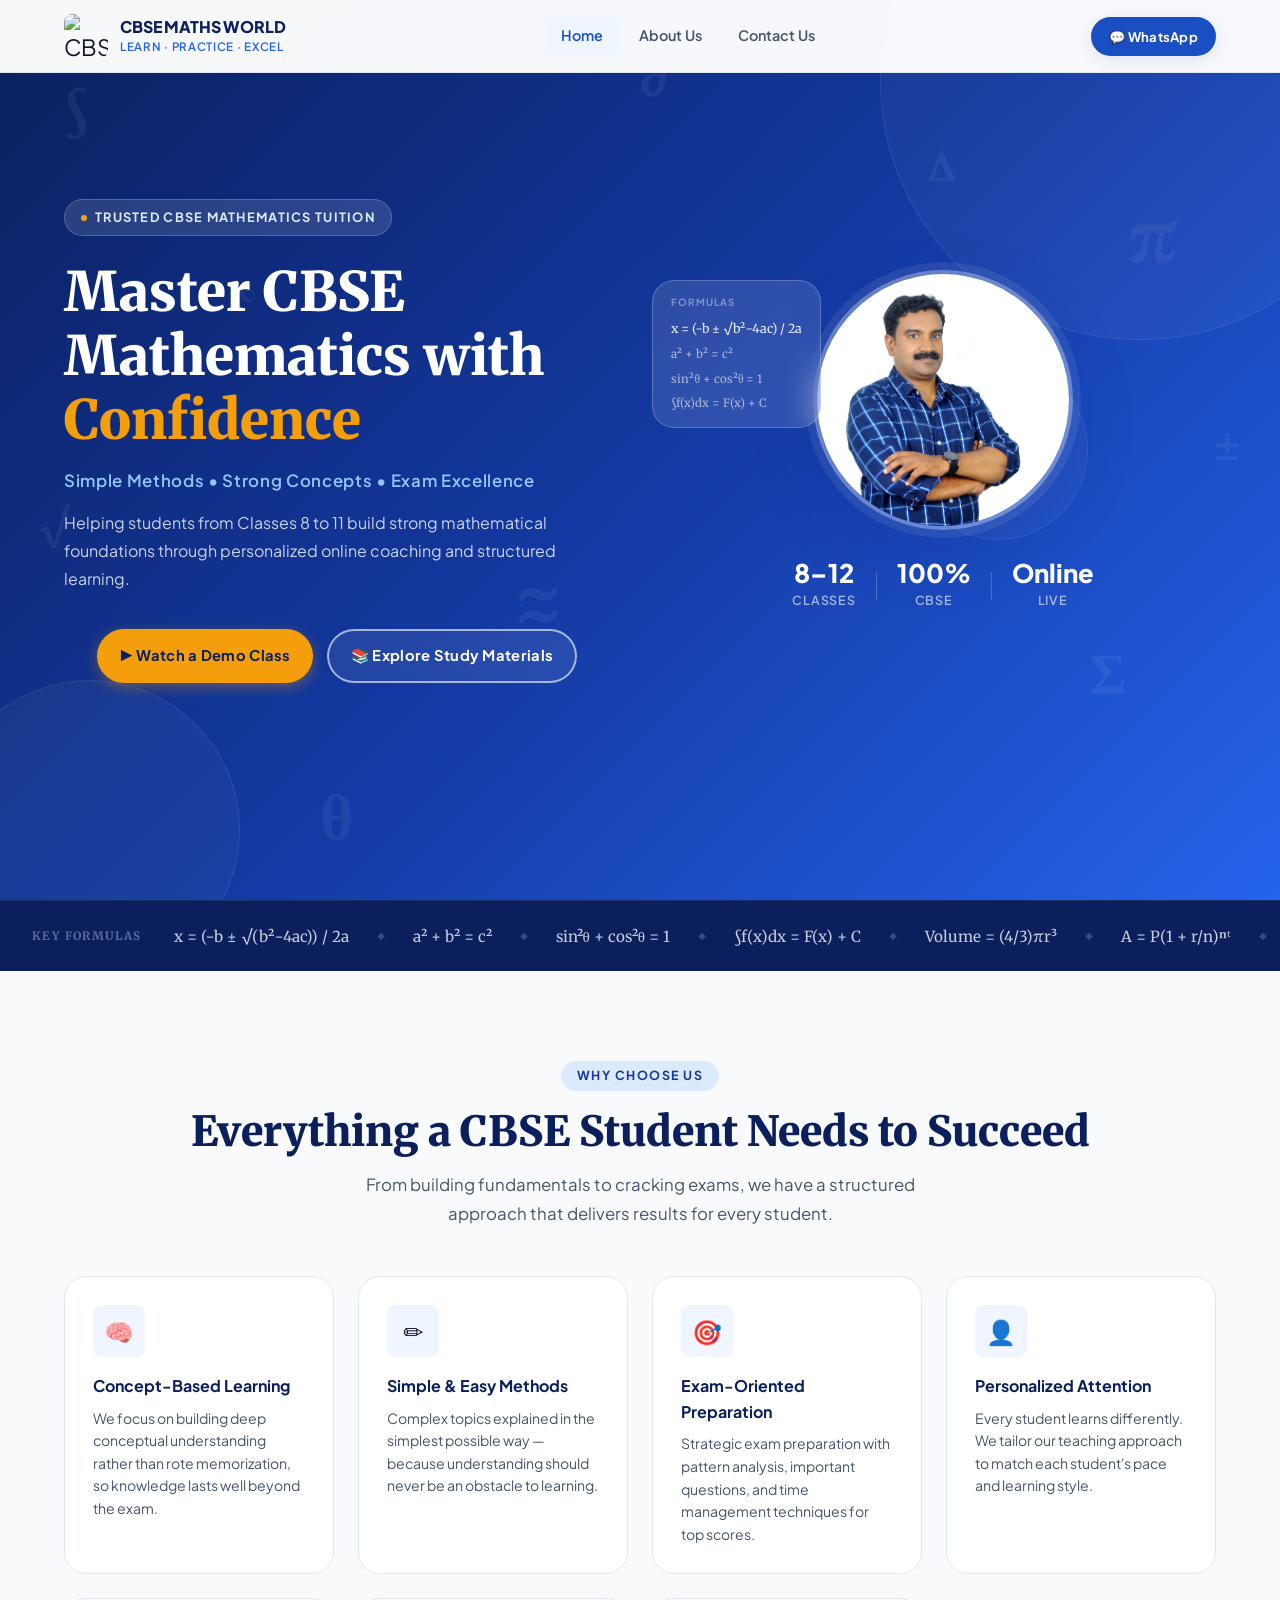
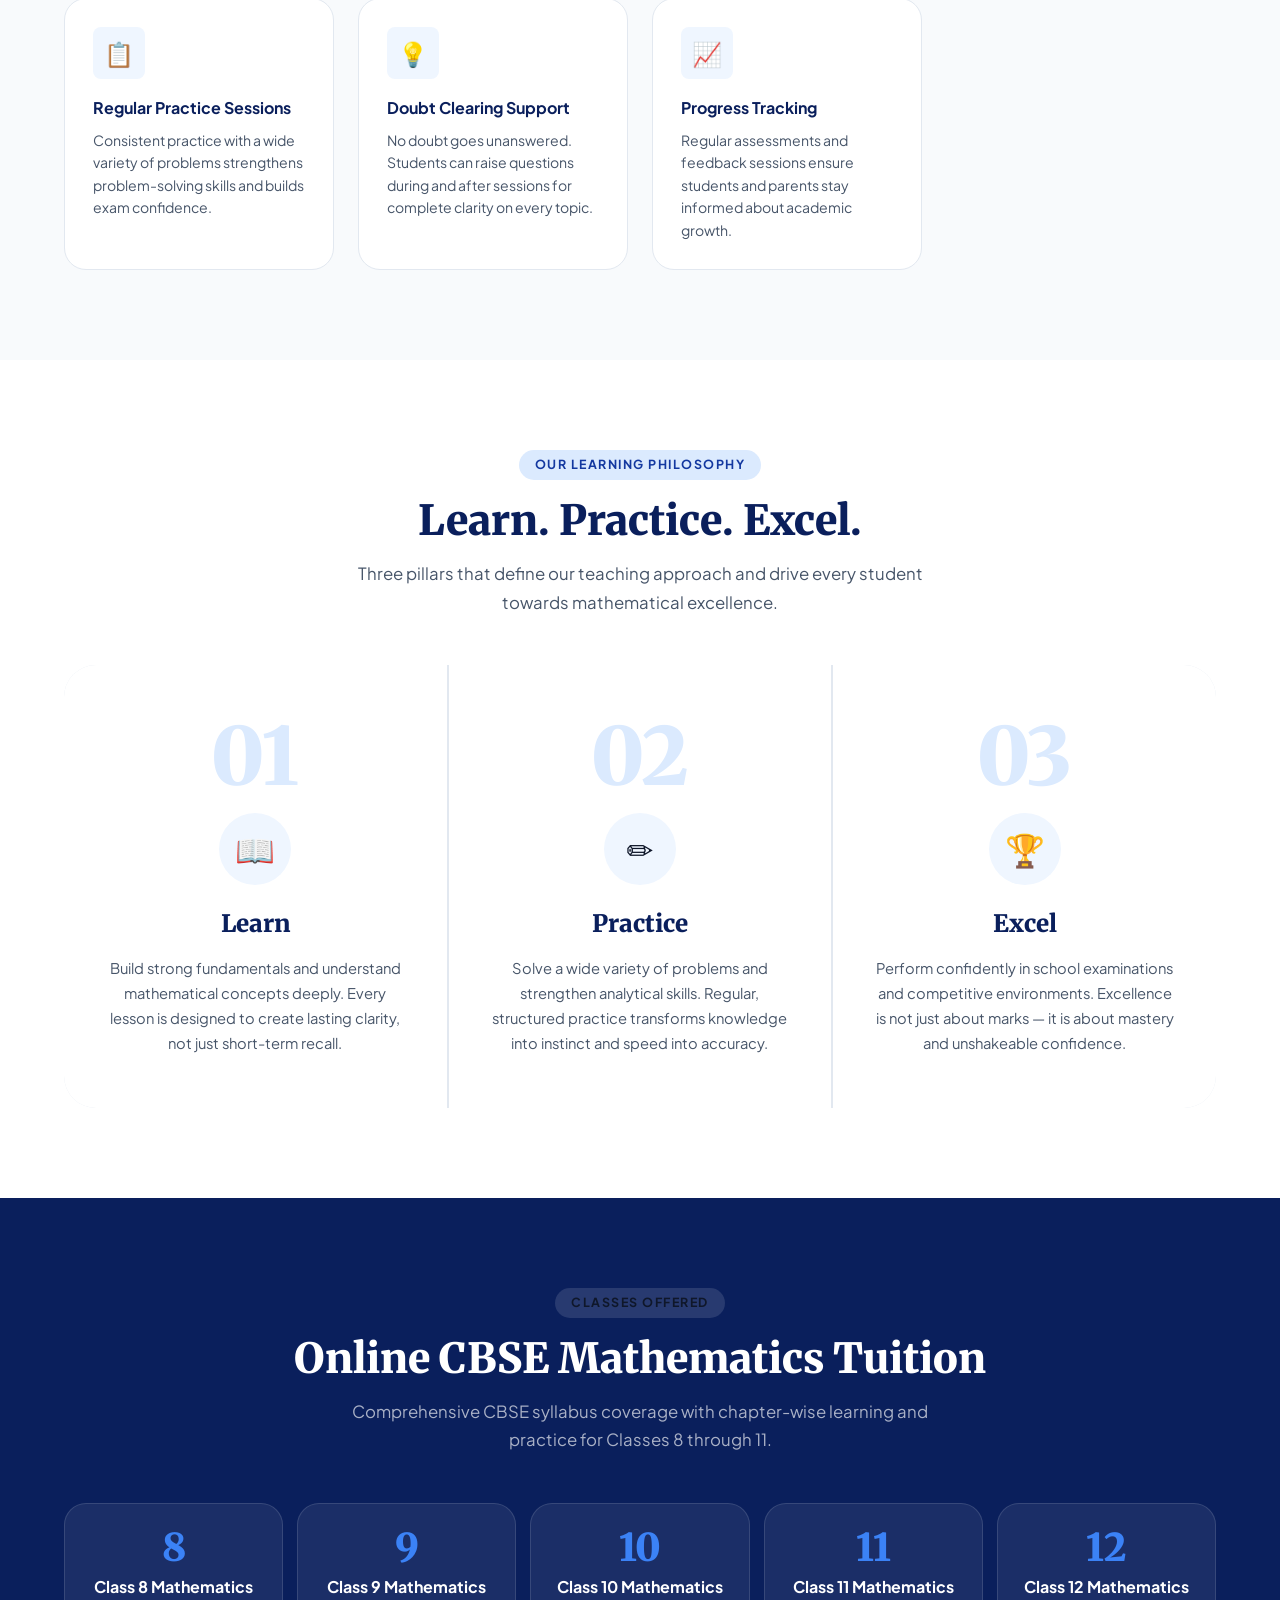
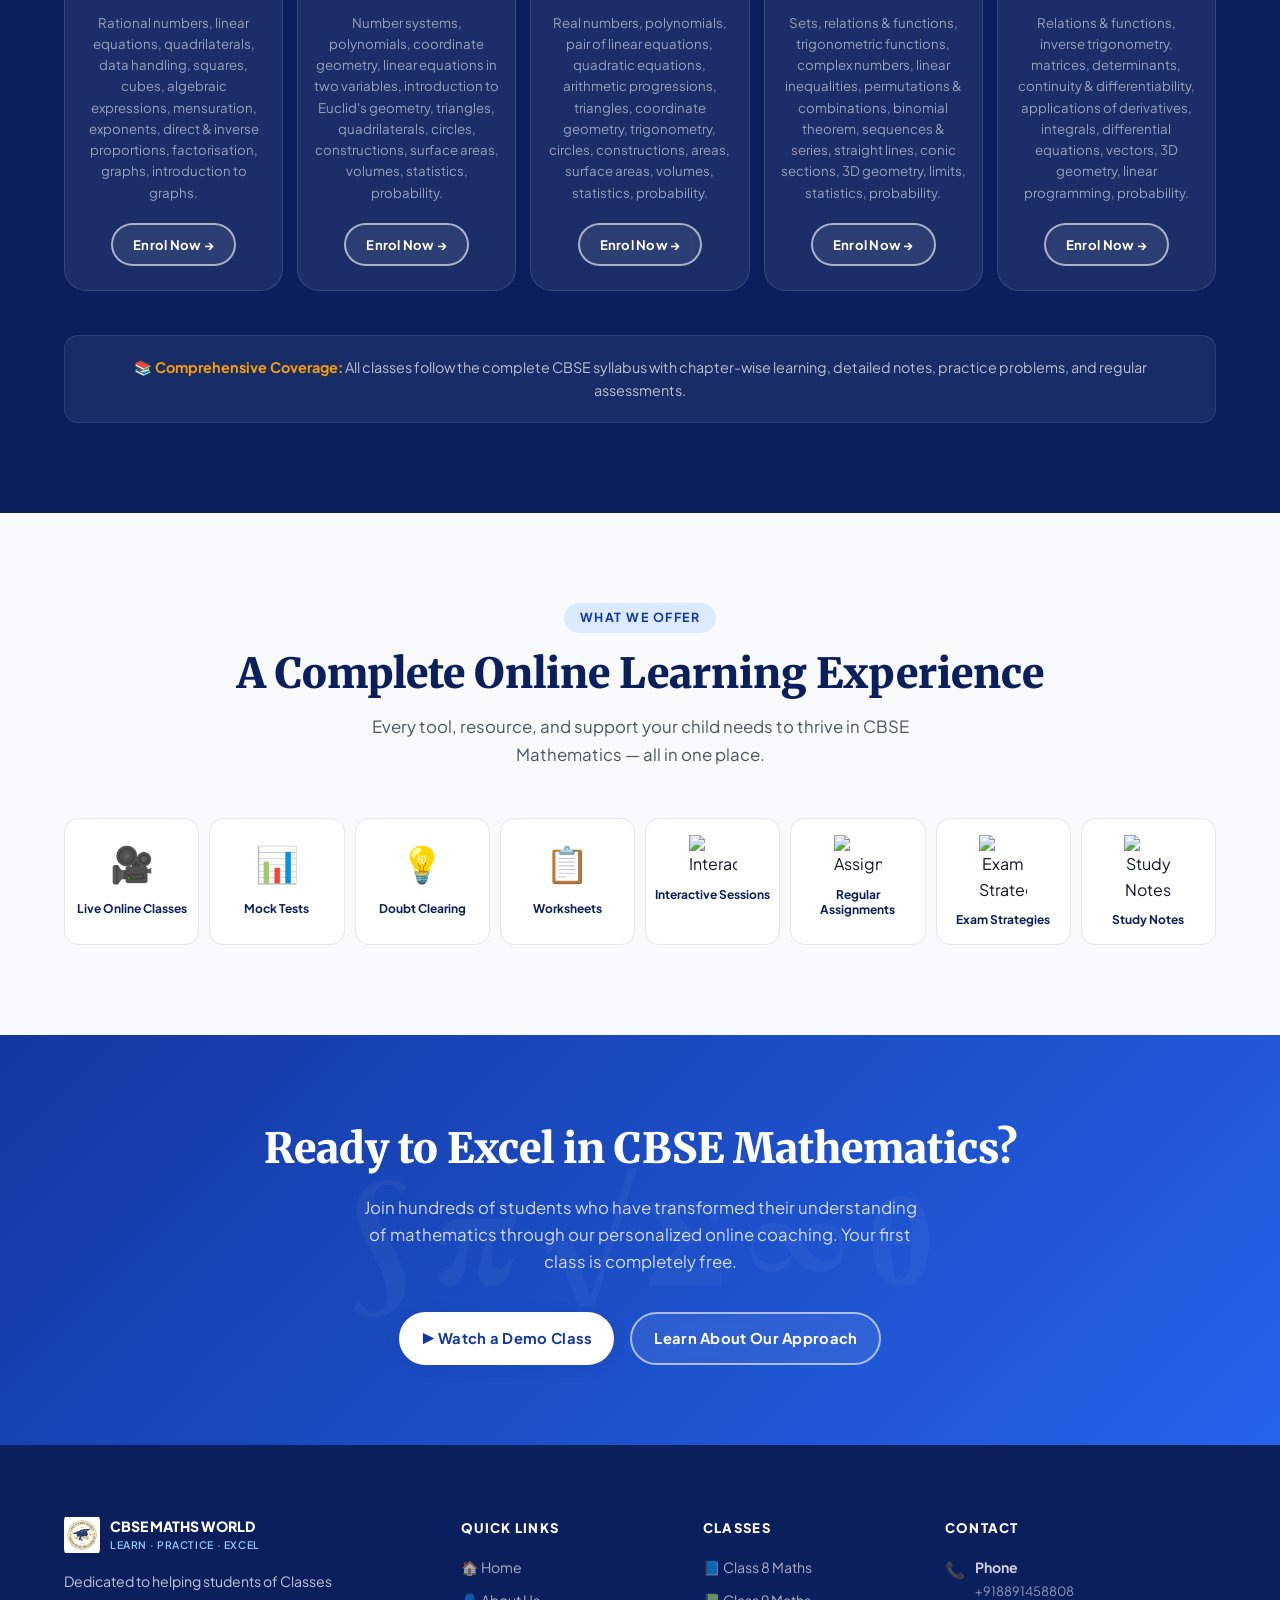
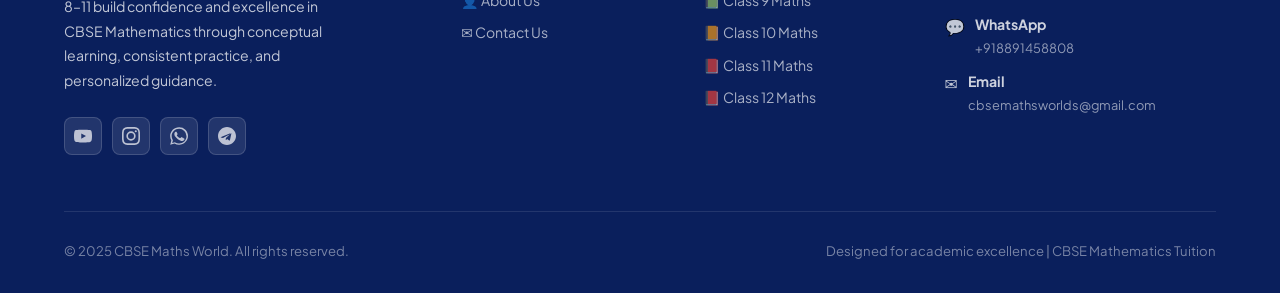
==== commit 6791bfcb: "Update index.html" ====
--- a/index.html
+++ b/index.html
@@ -58,7 +58,7 @@
       </div>
 
       <!-- Visual Panel -->
-      <div class="hero-visual">
+      <div class="hero-visual" style="display:flex !important;">
         <div style="display:flex;flex-direction:column;align-items:center;gap:14px;position:relative;margin-top:0;">
 
           <!-- Floating Formula Bubble -->
--- a/css/style.css
+++ b/css/style.css
@@ -1664,4 +1664,34 @@
     justify-content: center !important;
     align-items: center !important;
   }
-}+}
+/* ── Always show nav links on mobile ── */
+@media (max-width: 768px) {
+  .nav-links {
+    display: flex !important;
+    gap: 2px;
+  }
+  .nav-links a {
+    padding: 6px 10px;
+    font-size: .78rem;
+    font-weight: 700;
+  }
+  .nav-cta { display: flex !important; }
+  .nav-cta .btn { 
+    padding: 8px 12px; 
+    font-size: .75rem; 
+  }
+  .hamburger { display: none !important; }
+  .mobile-menu { display: none !important; }
+  .nav-logo-text span { display: none; }
+  .nav-logo-text strong { font-size: .82rem; }
+  .nav-inner { height: 56px; }
+}
+
+@media (max-width: 380px) {
+  .nav-links a { 
+    padding: 5px 7px; 
+    font-size: .72rem; 
+  }
+  .nav-cta { display: none !important; }
+}
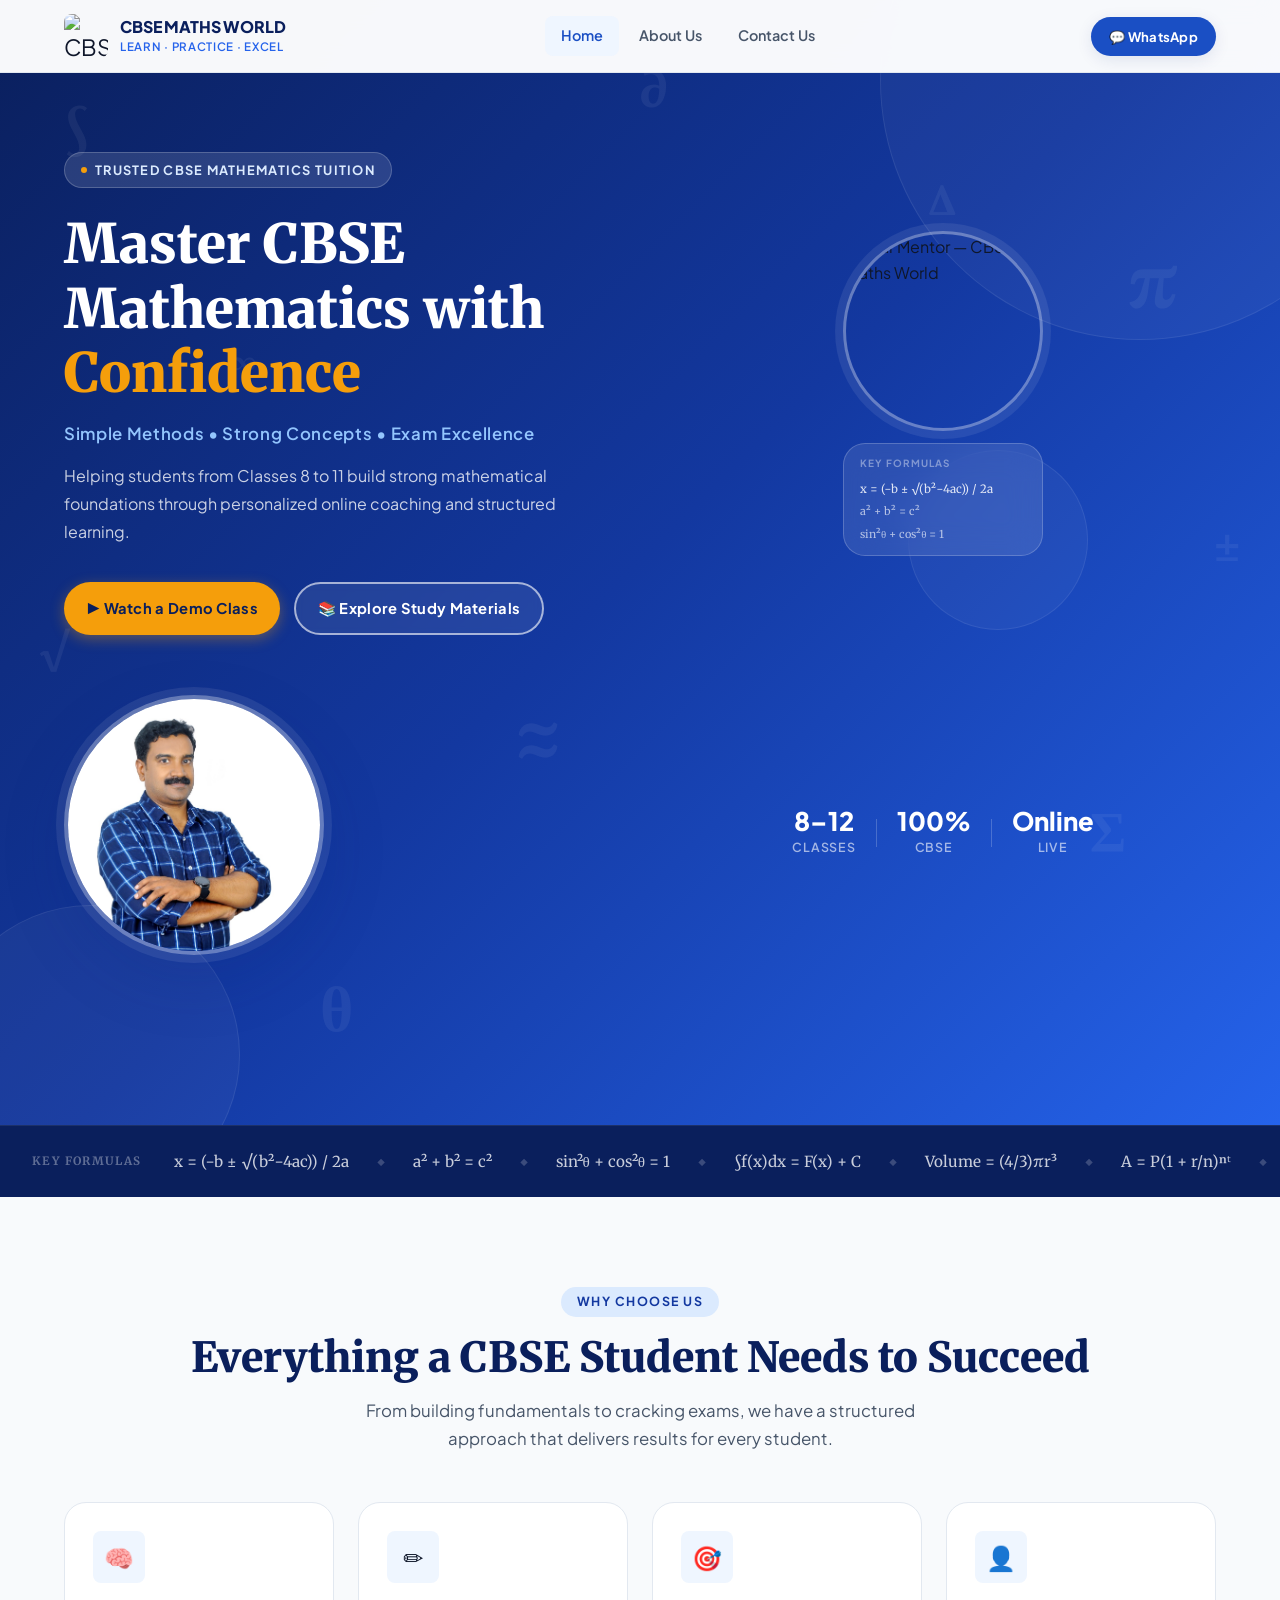
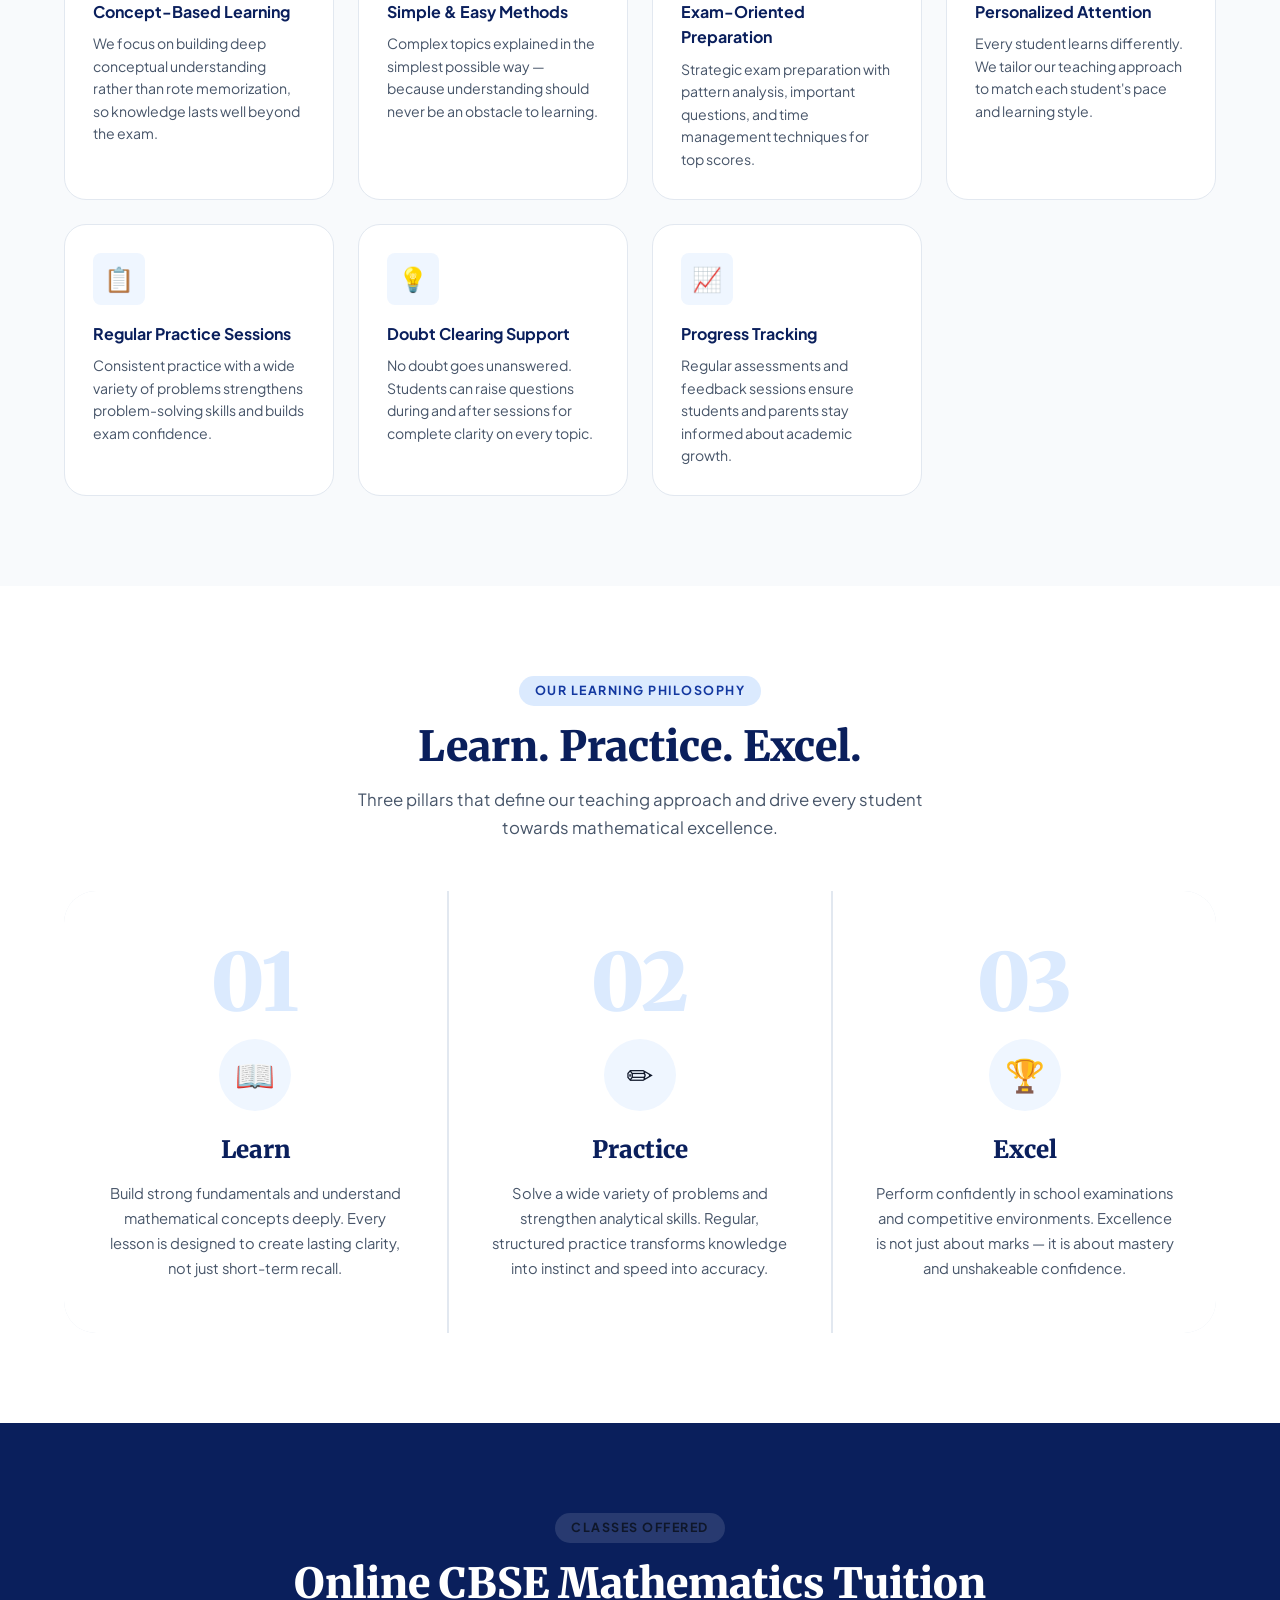
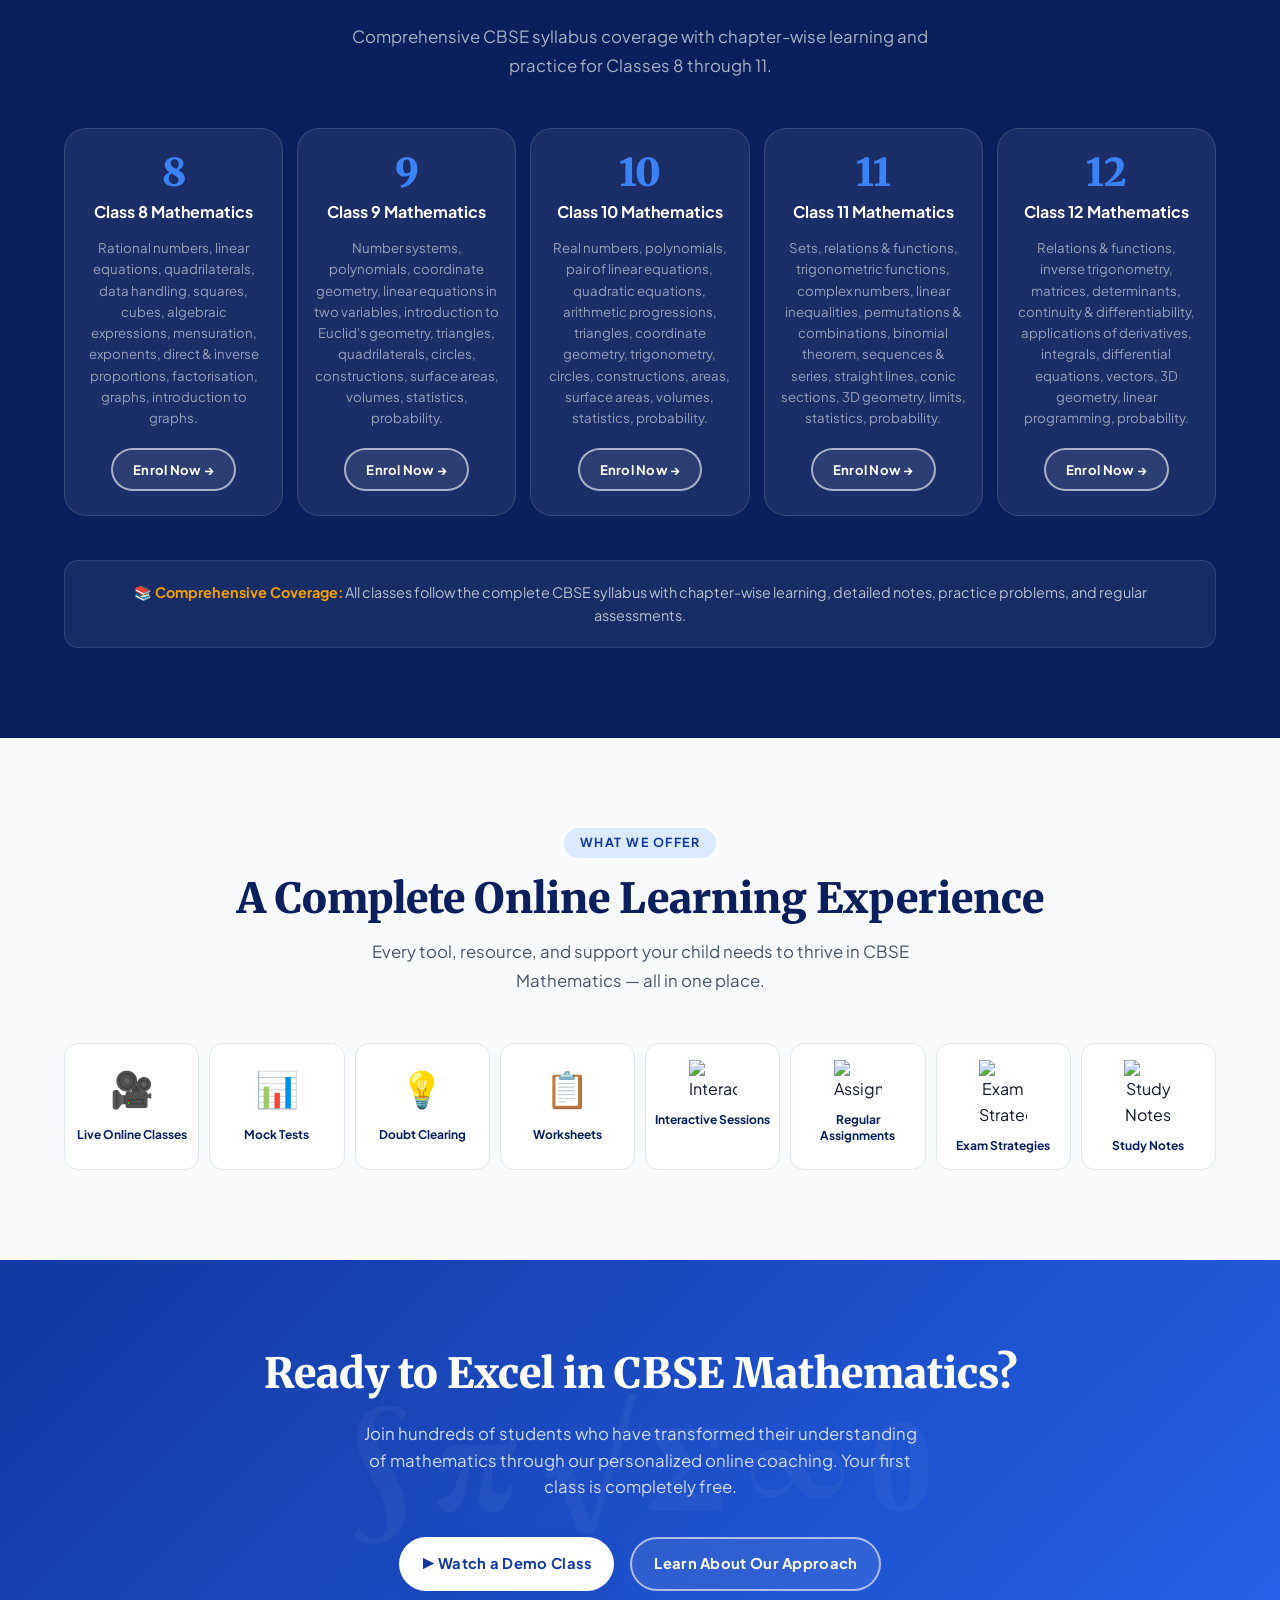
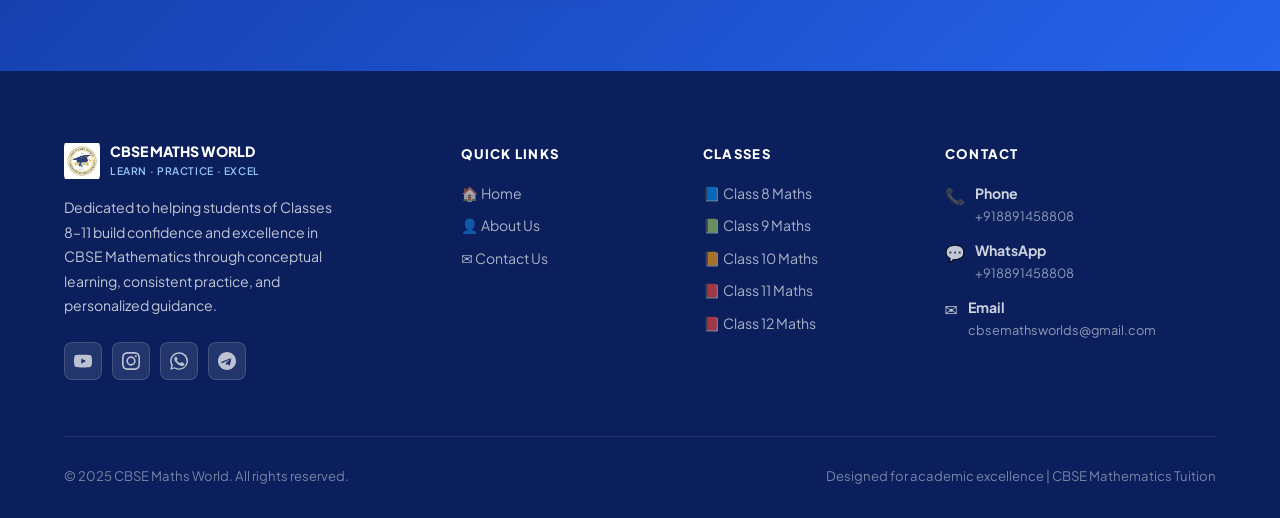
==== commit 0a824a6f: "Update index.html" ====
--- a/index.html
+++ b/index.html
@@ -50,28 +50,35 @@
         <p class="hero-desc">Helping students from Classes 8 to 11 build strong mathematical foundations through personalized online coaching and structured learning.</p>
         <div style="margin-bottom:0;">
           <!-- Buttons Row -->
-          <div style="display:flex;gap:14px;flex-wrap:wrap;margin-bottom:0;justify-content:center;">
+          <div style="display:flex;gap:14px;flex-wrap:nowrap;margin-bottom:0;">
             <a href="https://youtu.be/Lcu7txMV0Q4?si=p4Ay1LLiDti_EWFn" target="_blank" class="btn btn-primary btn-lg">▶ Watch a Demo Class</a>
             <a href="pages/materials.html" class="btn btn-outline btn-lg">📚 Explore Study Materials</a>
           </div>
         </div>
       </div>
 
-      <!-- Visual Panel -->
-      <div class="hero-visual" style="display:flex !important;">
-        <div style="display:flex;flex-direction:column;align-items:center;gap:14px;position:relative;margin-top:0;">
-
-          <!-- Floating Formula Bubble -->
-          <div style="position:absolute;top:10px;left:-140px;background:rgba(255,255,255,.12);backdrop-filter:blur(12px);border:1px solid rgba(255,255,255,.22);border-radius:var(--radius-lg);padding:14px 18px;animation:floatBadge 4s ease-in-out infinite;z-index:3;">
-            <p style="color:rgba(255,255,255,.4);font-size:.62rem;font-weight:700;letter-spacing:.1em;text-transform:uppercase;margin-bottom:8px;">Formulas</p>
-            <div style="display:flex;flex-direction:column;gap:6px;">
-              <span style="font-family:'Merriweather',serif;color:rgba(255,255,255,.9);font-size:.78rem;">x = (−b ± √b²−4ac) / 2a</span>
-              <span style="font-family:'Merriweather',serif;color:rgba(255,255,255,.6);font-size:.72rem;">a² + b² = c²</span>
-              <span style="font-family:'Merriweather',serif;color:rgba(255,255,255,.6);font-size:.72rem;">sin²θ + cos²θ = 1</span>
-              <span style="font-family:'Merriweather',serif;color:rgba(255,255,255,.6);font-size:.72rem;">∫f(x)dx = F(x) + C</span>
+     <!-- Visual Panel -->
+          <div class="hero-visual">
+            <div style="display:flex;flex-direction:column;align-items:center;gap:12px;position:relative;">
+              <!-- Circle Photo -->
+              <div style="width:200px;height:200px;border-radius:50%;overflow:hidden;border:3px solid rgba(255,255,255,.35);box-shadow:0 0 0 8px rgba(255,255,255,.08);">
+                <img
+                  src="/images/mentor.jpg"
+                  alt="Your Mentor — CBSE Maths World"
+                  style="width:100%;height:100%;object-fit:cover;object-position:top;display:block;"
+                >
+              </div>
+              <!-- Mini Formula Card -->
+              <div style="width:200px;background:rgba(255,255,255,.10);backdrop-filter:blur(16px);border:1px solid rgba(255,255,255,.2);border-radius:var(--radius-lg);padding:12px 16px;">
+                <p style="color:rgba(255,255,255,.4);font-size:.62rem;font-weight:700;letter-spacing:.1em;text-transform:uppercase;margin-bottom:8px;">Key Formulas</p>
+                <div style="display:flex;flex-direction:column;gap:5px;">
+                  <span style="font-family:'Merriweather',serif;color:rgba(255,255,255,.85);font-size:.72rem;">x = (−b ± √(b²−4ac)) / 2a</span>
+                  <span style="font-family:'Merriweather',serif;color:rgba(255,255,255,.65);font-size:.68rem;">a² + b² = c²</span>
+                  <span style="font-family:'Merriweather',serif;color:rgba(255,255,255,.65);font-size:.68rem;">sin²θ + cos²θ = 1</span>
+                </div>
+              </div>
             </div>
           </div>
-
           <!-- Circle Photo Card -->
           <div style="width:260px;height:260px;border-radius:50%;overflow:hidden;border:4px solid rgba(255,255,255,.35);box-shadow:0 0 0 8px rgba(255,255,255,.08), var(--shadow-xl);margin-top:0;">
             <img
--- a/css/style.css
+++ b/css/style.css
@@ -1265,7 +1265,7 @@
     text-align: center;
     padding: 48px 0 40px;
   }
-  .hero-visual { display: none !important; }
+  .hero-visual { display: flex !important; }
   .hero h1 { font-size: clamp(2rem, 5vw, 3rem); }
   .hero-desc { margin: 0 auto 24px; }
   .hero-badge { display: inline-flex; }
@@ -1543,7 +1543,7 @@
     padding: 36px 0 28px !important;
     gap: 24px !important;
   }
-  .hero-visual { display: none !important; }
+  .hero-visual { display: flex !important; }
   .hero h1 { font-size: clamp(1.7rem, 6vw, 2.4rem) !important; }
   .hero-sub { font-size: .9rem; }
   .hero-desc {
@@ -1695,3 +1695,35 @@
   }
   .nav-cta { display: none !important; }
 }
+/* ── Hero photo visible on mobile ── */
+@media (max-width: 768px) {
+  .hero-grid {
+    grid-template-columns: 1fr !important;
+    text-align: center !important;
+  }
+  .hero-visual {
+    display: flex !important;
+    justify-content: center !important;
+    margin-top: 0 !important;
+  }
+  .hero-visual img {
+    width: 160px !important;
+    height: 160px !important;
+  }
+  .hero-visual > div {
+    margin-top: 0 !important;
+  }
+  .hero-visual > div > div:first-child {
+    width: 160px !important;
+    height: 160px !important;
+  }
+}
+@media (max-width: 768px) {
+  .nav-inner { height: auto; padding: 8px 0; flex-wrap: wrap; gap: 6px; }
+  .nav-logo-icon img { width: 32px !important; height: 32px !important; }
+  .nav-logo-text strong { font-size: .75rem; }
+  .nav-logo-text span { display: none; }
+  .nav-links { order: 3; width: 100%; justify-content: center; border-top: 1px solid var(--grey-200); padding-top: 6px; }
+  .nav-links a { padding: 5px 10px; font-size: .78rem; }
+  .nav-cta .btn { padding: 7px 12px; font-size: .75rem; }
+}
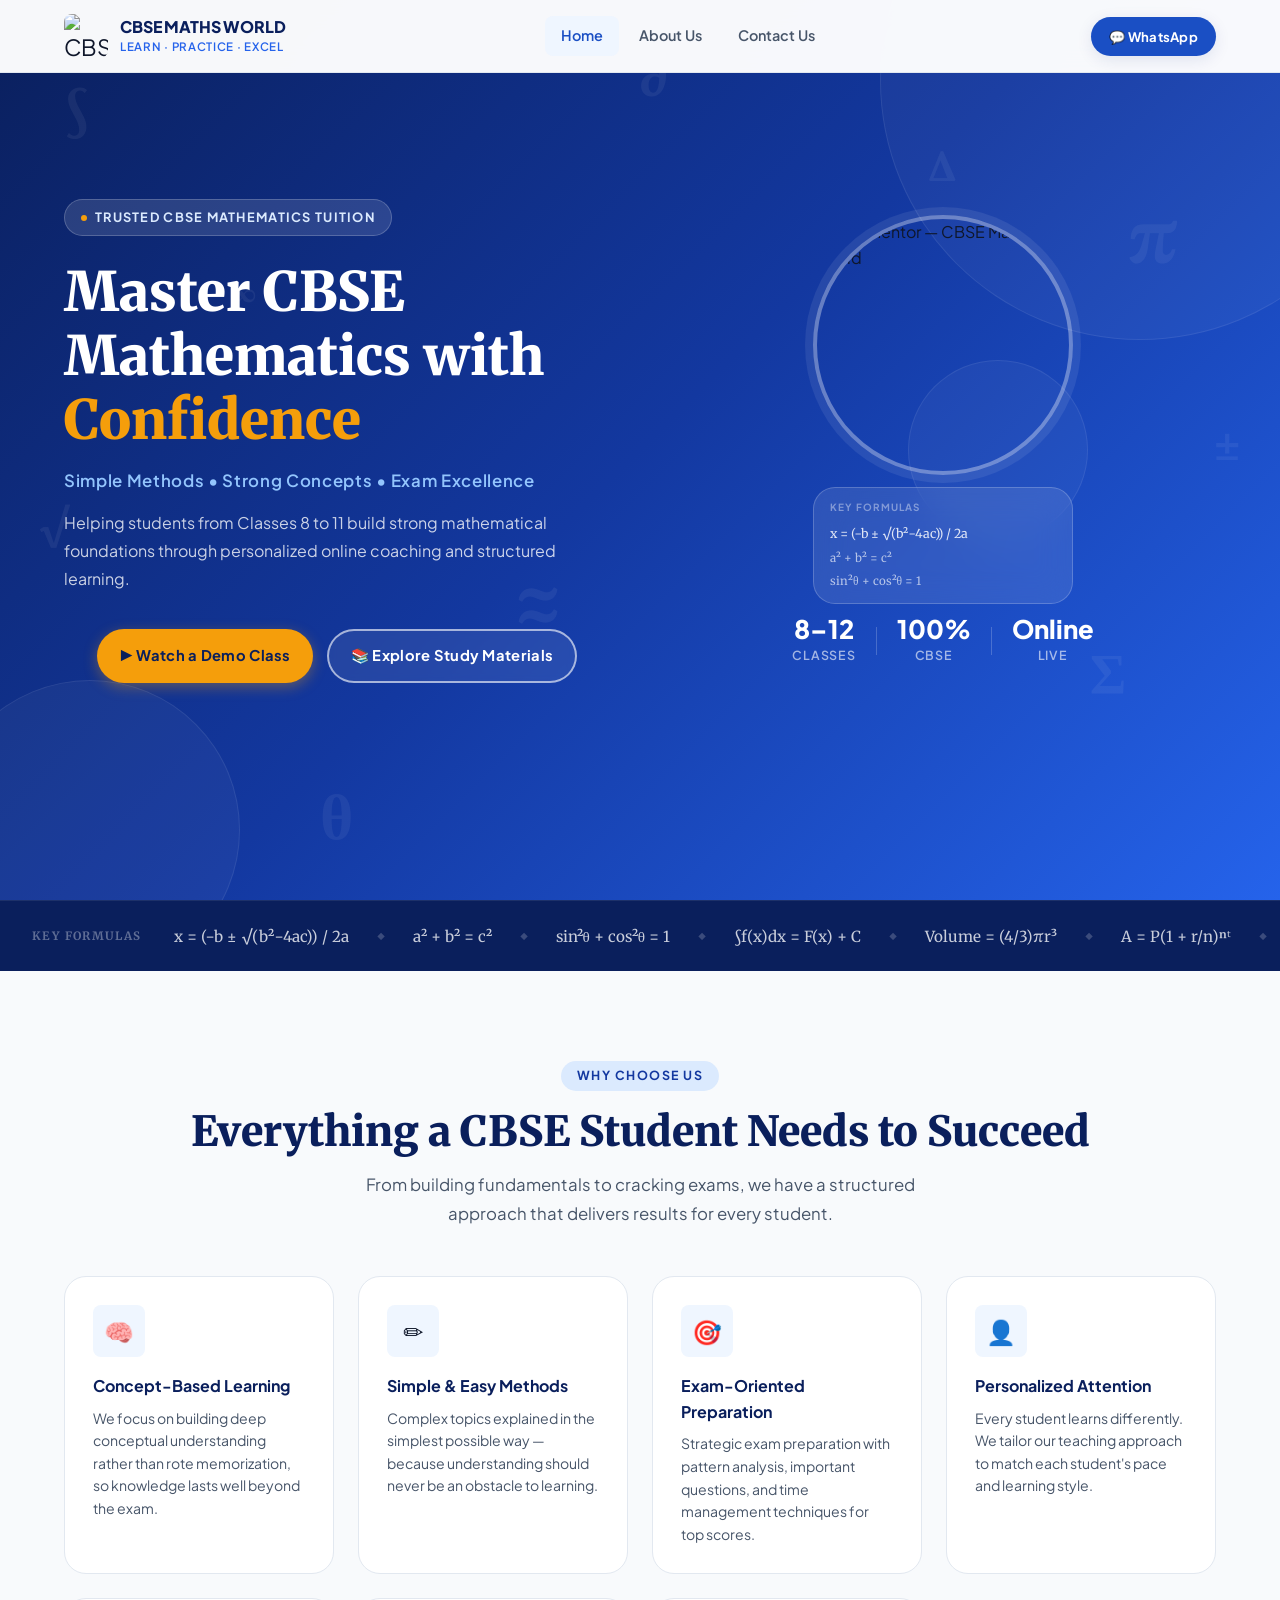
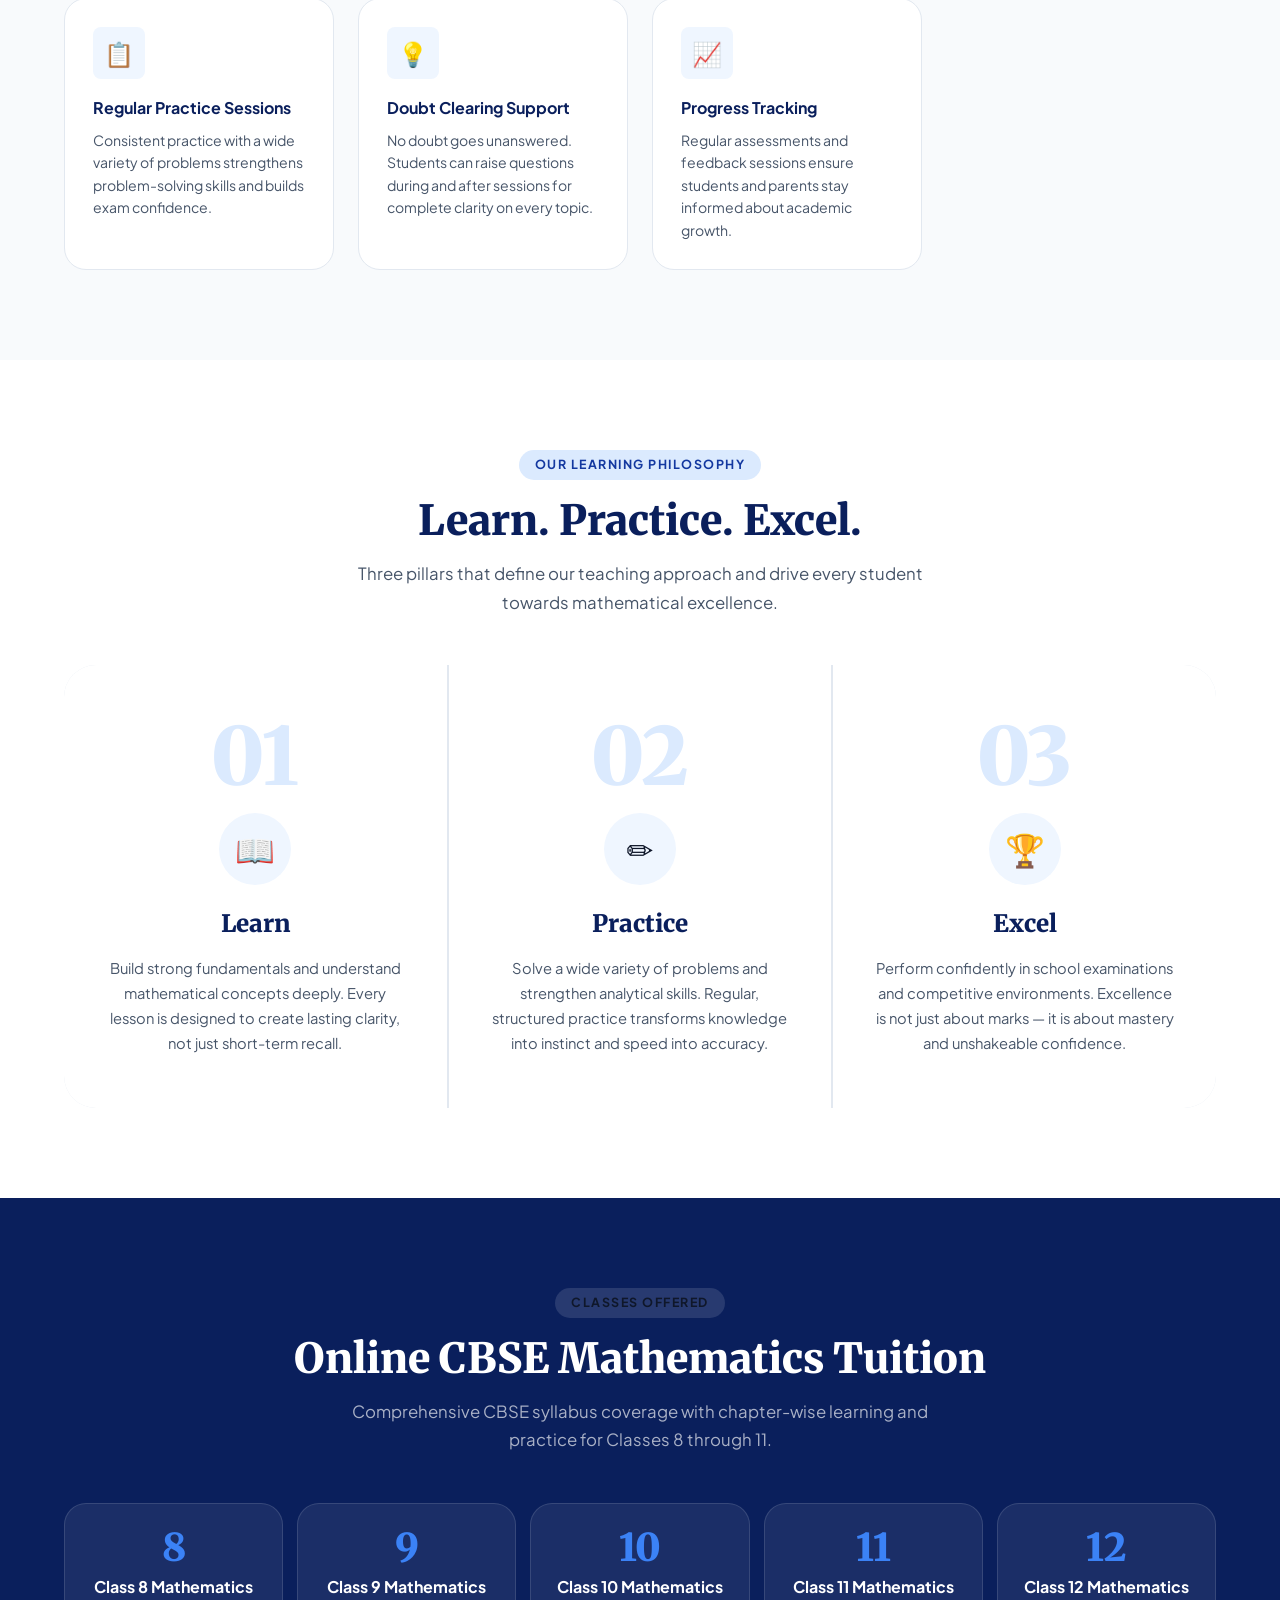
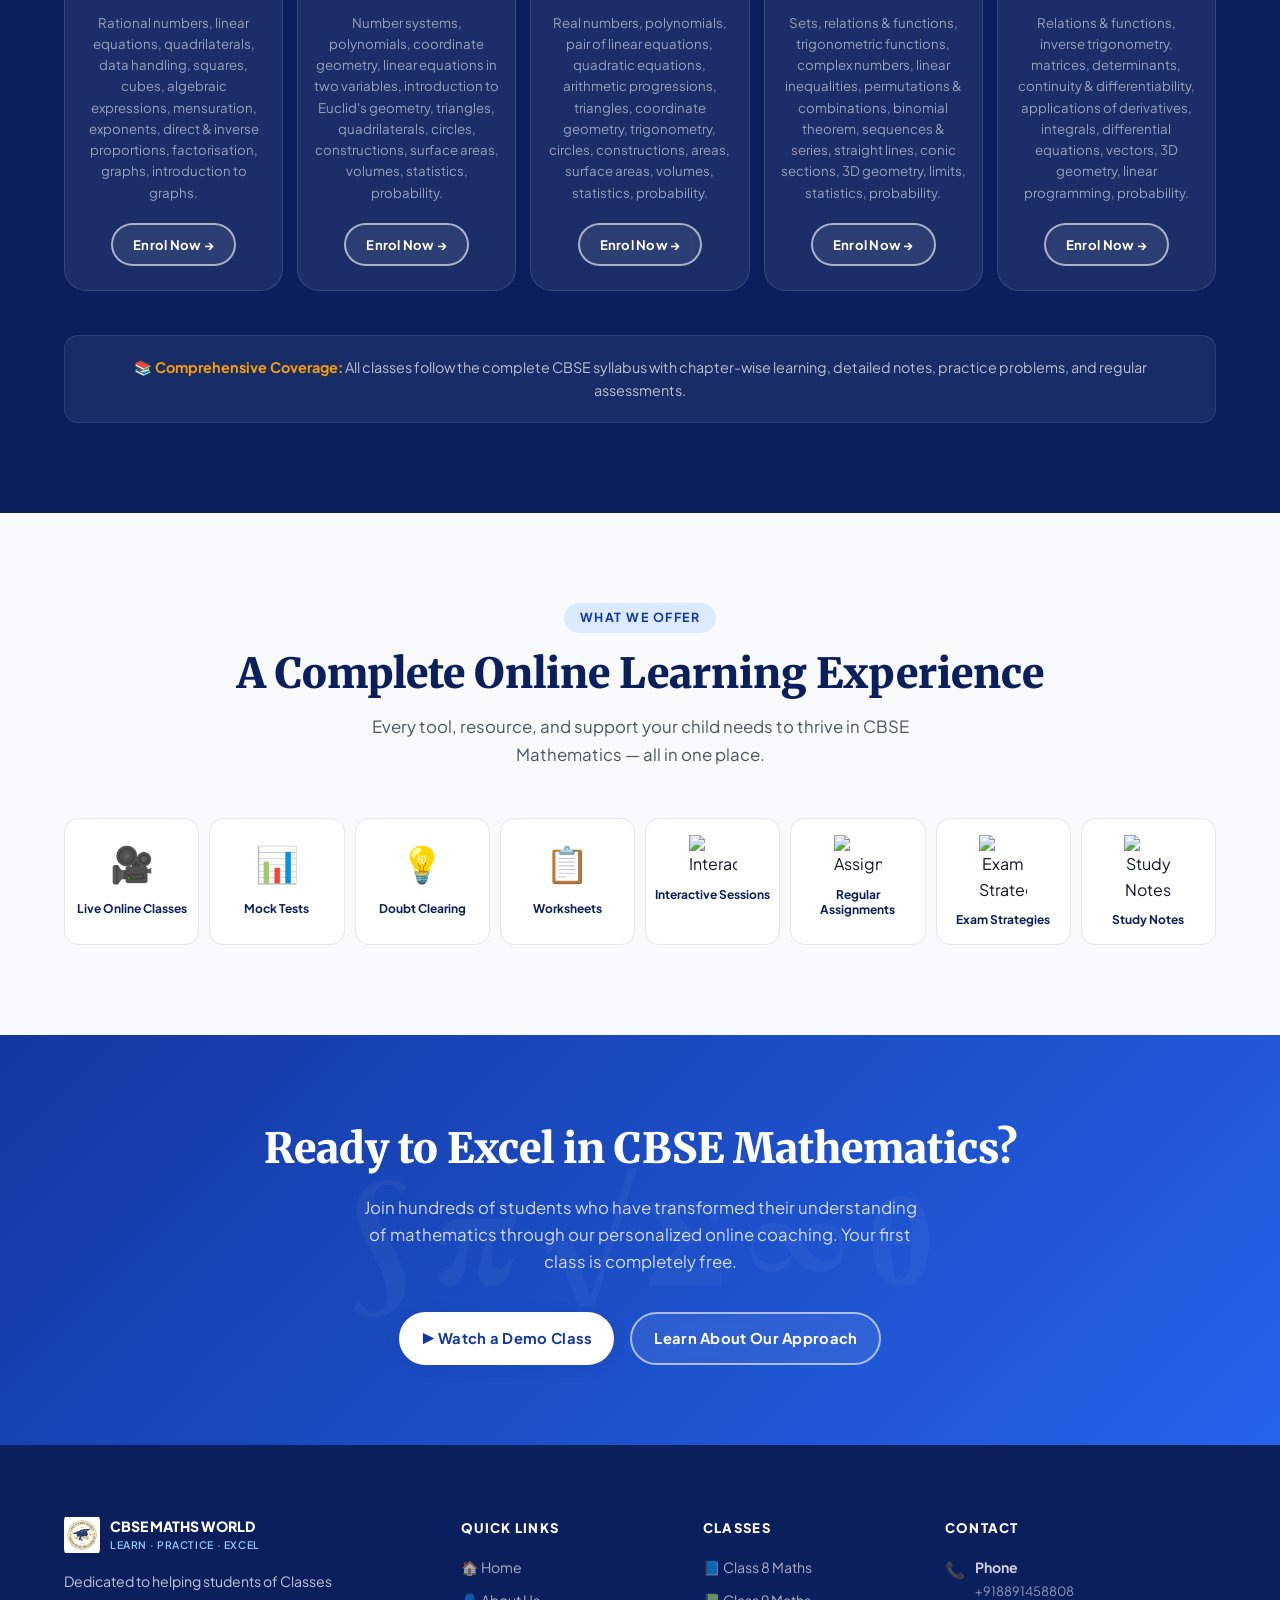
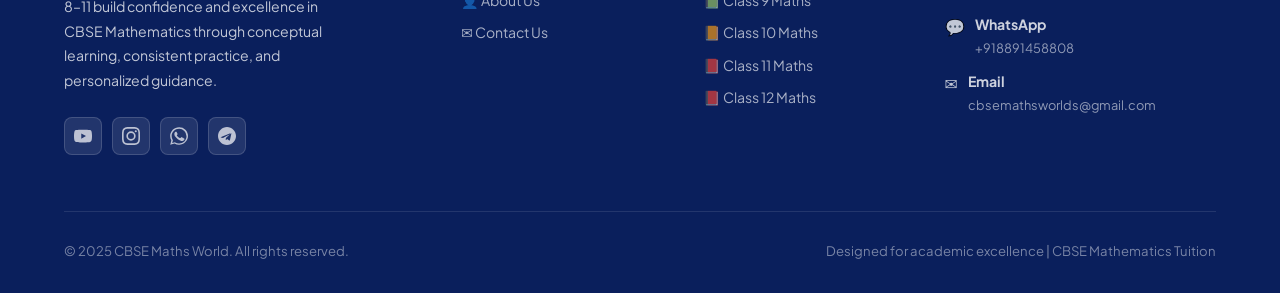
==== commit ee8fed0b: "Update index.html" ====
--- a/index.html
+++ b/index.html
@@ -49,46 +49,35 @@
         <p class="hero-sub">Simple Methods &bull; Strong Concepts &bull; Exam Excellence</p>
         <p class="hero-desc">Helping students from Classes 8 to 11 build strong mathematical foundations through personalized online coaching and structured learning.</p>
         <div style="margin-bottom:0;">
-          <!-- Buttons Row -->
-          <div style="display:flex;gap:14px;flex-wrap:nowrap;margin-bottom:0;">
+          <div style="display:flex;gap:14px;flex-wrap:wrap;margin-bottom:0;justify-content:center;">
             <a href="https://youtu.be/Lcu7txMV0Q4?si=p4Ay1LLiDti_EWFn" target="_blank" class="btn btn-primary btn-lg">▶ Watch a Demo Class</a>
             <a href="pages/materials.html" class="btn btn-outline btn-lg">📚 Explore Study Materials</a>
           </div>
         </div>
       </div>
-
-     <!-- Visual Panel -->
-          <div class="hero-visual">
-            <div style="display:flex;flex-direction:column;align-items:center;gap:12px;position:relative;">
-              <!-- Circle Photo -->
-              <div style="width:200px;height:200px;border-radius:50%;overflow:hidden;border:3px solid rgba(255,255,255,.35);box-shadow:0 0 0 8px rgba(255,255,255,.08);">
-                <img
-                  src="/images/mentor.jpg"
-                  alt="Your Mentor — CBSE Maths World"
-                  style="width:100%;height:100%;object-fit:cover;object-position:top;display:block;"
-                >
-              </div>
-              <!-- Mini Formula Card -->
-              <div style="width:200px;background:rgba(255,255,255,.10);backdrop-filter:blur(16px);border:1px solid rgba(255,255,255,.2);border-radius:var(--radius-lg);padding:12px 16px;">
-                <p style="color:rgba(255,255,255,.4);font-size:.62rem;font-weight:700;letter-spacing:.1em;text-transform:uppercase;margin-bottom:8px;">Key Formulas</p>
-                <div style="display:flex;flex-direction:column;gap:5px;">
-                  <span style="font-family:'Merriweather',serif;color:rgba(255,255,255,.85);font-size:.72rem;">x = (−b ± √(b²−4ac)) / 2a</span>
-                  <span style="font-family:'Merriweather',serif;color:rgba(255,255,255,.65);font-size:.68rem;">a² + b² = c²</span>
-                  <span style="font-family:'Merriweather',serif;color:rgba(255,255,255,.65);font-size:.68rem;">sin²θ + cos²θ = 1</span>
-                </div>
-              </div>
-            </div>
-          </div>
-          <!-- Circle Photo Card -->
-          <div style="width:260px;height:260px;border-radius:50%;overflow:hidden;border:4px solid rgba(255,255,255,.35);box-shadow:0 0 0 8px rgba(255,255,255,.08), var(--shadow-xl);margin-top:0;">
+    
+      <!-- Visual Panel -->
+      <div class="hero-visual">
+        <div style="display:flex;flex-direction:column;align-items:center;gap:12px;position:relative;">
+          <!-- Circle Photo -->
+          <div style="width:260px;height:260px;border-radius:50%;overflow:hidden;border:4px solid rgba(255,255,255,.35);box-shadow:0 0 0 8px rgba(255,255,255,.08);">
             <img
-              src="images/mentor.jpeg"
+              src="/images/mentor.jpg"
               alt="Your Mentor — CBSE Maths World"
               style="width:100%;height:100%;object-fit:cover;object-position:top;display:block;"
             >
           </div>
-          <!-- Stats below photo -->
-          <div style="display:flex;gap:20px;align-items:center;justify-content:center;margin-top:16px;">
+          <!-- Mini Formula Card -->
+          <div style="width:260px;background:rgba(255,255,255,.10);backdrop-filter:blur(16px);border:1px solid rgba(255,255,255,.2);border-radius:var(--radius-lg);padding:12px 16px;">
+            <p style="color:rgba(255,255,255,.4);font-size:.62rem;font-weight:700;letter-spacing:.1em;text-transform:uppercase;margin-bottom:8px;">Key Formulas</p>
+            <div style="display:flex;flex-direction:column;gap:5px;">
+              <span style="font-family:'Merriweather',serif;color:rgba(255,255,255,.85);font-size:.78rem;">x = (−b ± √(b²−4ac)) / 2a</span>
+              <span style="font-family:'Merriweather',serif;color:rgba(255,255,255,.65);font-size:.72rem;">a² + b² = c²</span>
+              <span style="font-family:'Merriweather',serif;color:rgba(255,255,255,.65);font-size:.72rem;">sin²θ + cos²θ = 1</span>
+            </div>
+          </div>
+          <!-- Stats -->
+          <div style="display:flex;gap:20px;align-items:center;justify-content:center;">
             <div class="hero-stat" style="text-align:center;">
               <strong>8–12</strong>
               <span>Classes</span>
--- a/css/style.css
+++ b/css/style.css
@@ -1727,3 +1727,22 @@
   .nav-links a { padding: 5px 10px; font-size: .78rem; }
   .nav-cta .btn { padding: 7px 12px; font-size: .75rem; }
 }
+/* ── Hero layout on mobile ── */
+@media (max-width: 768px) {
+  .hero-grid {
+    grid-template-columns: 1fr !important;
+    text-align: center !important;
+    padding: 32px 0 28px !important;
+  }
+  .hero-visual {
+    display: flex !important;
+    justify-content: center !important;
+    order: 2;
+  }
+  .hero-text {
+    order: 1;
+  }
+  .hero-visual > div {
+    margin-top: 0 !important;
+  }
+}
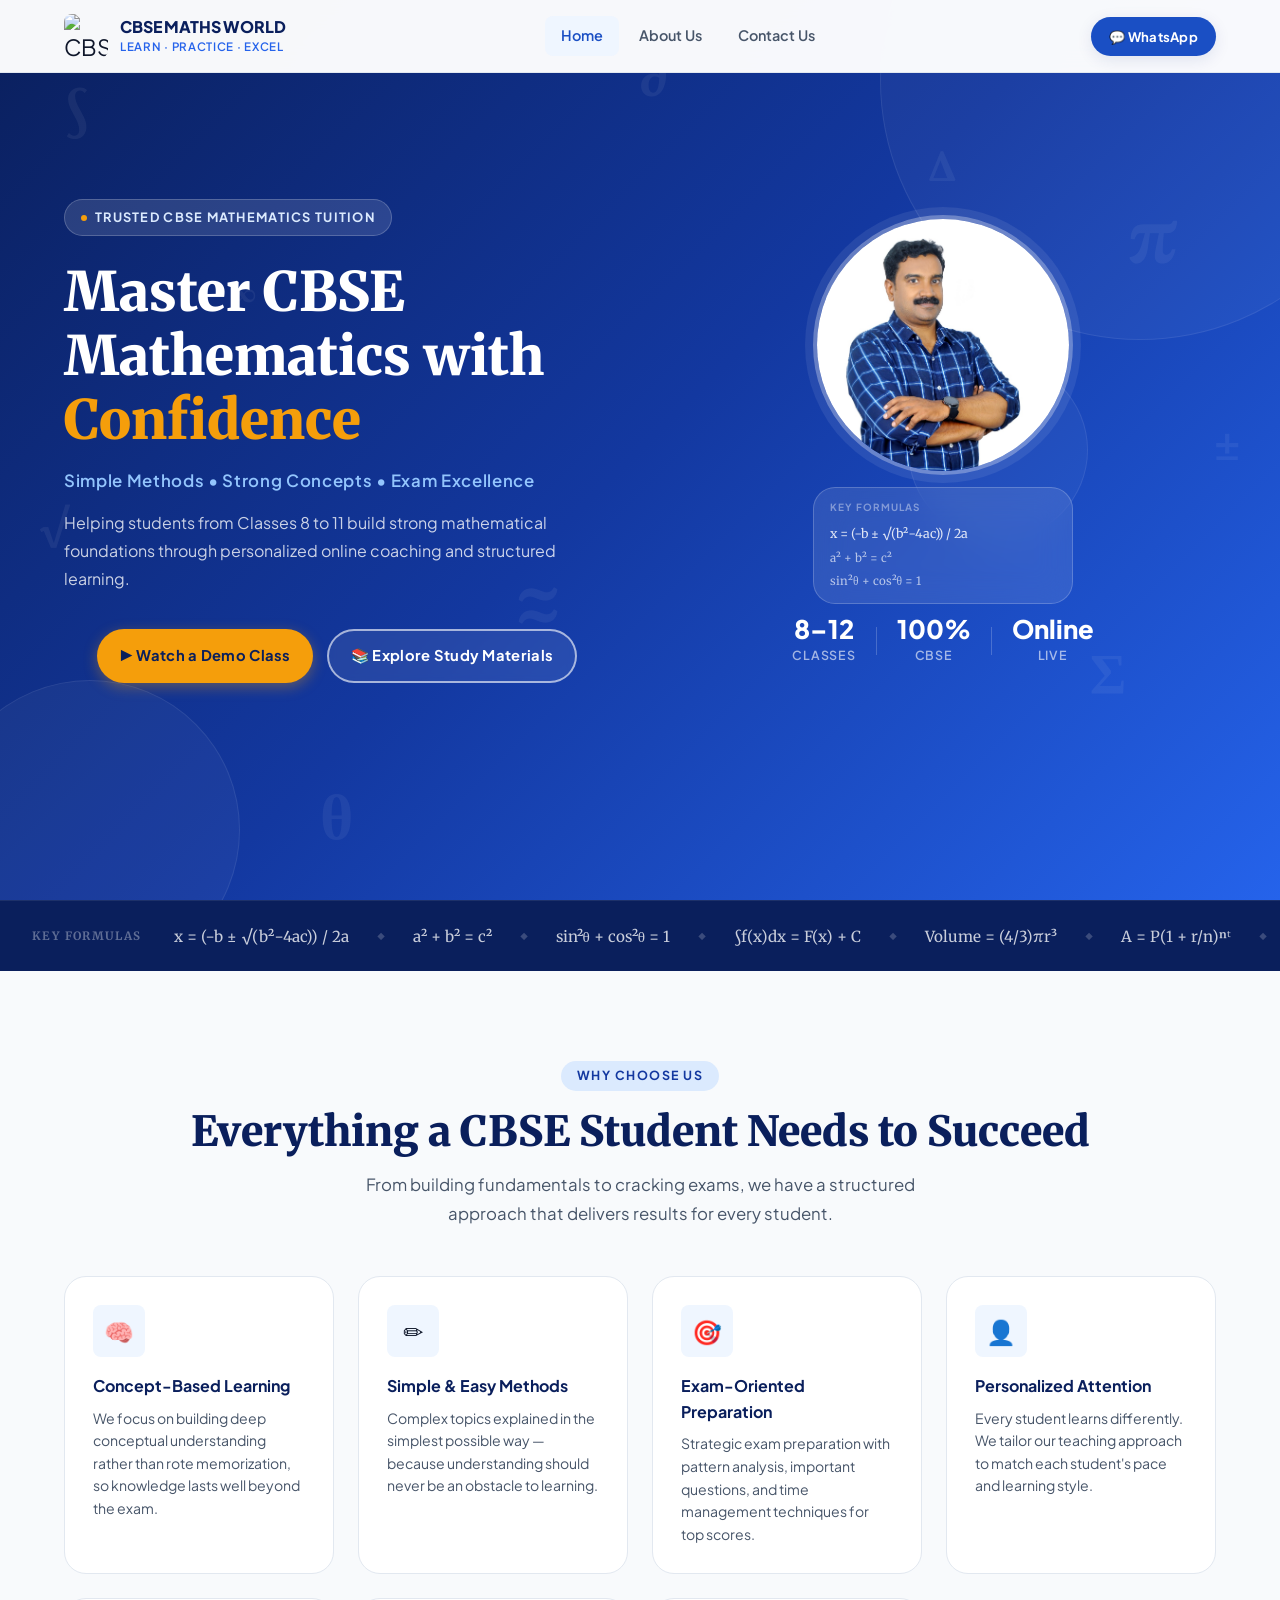
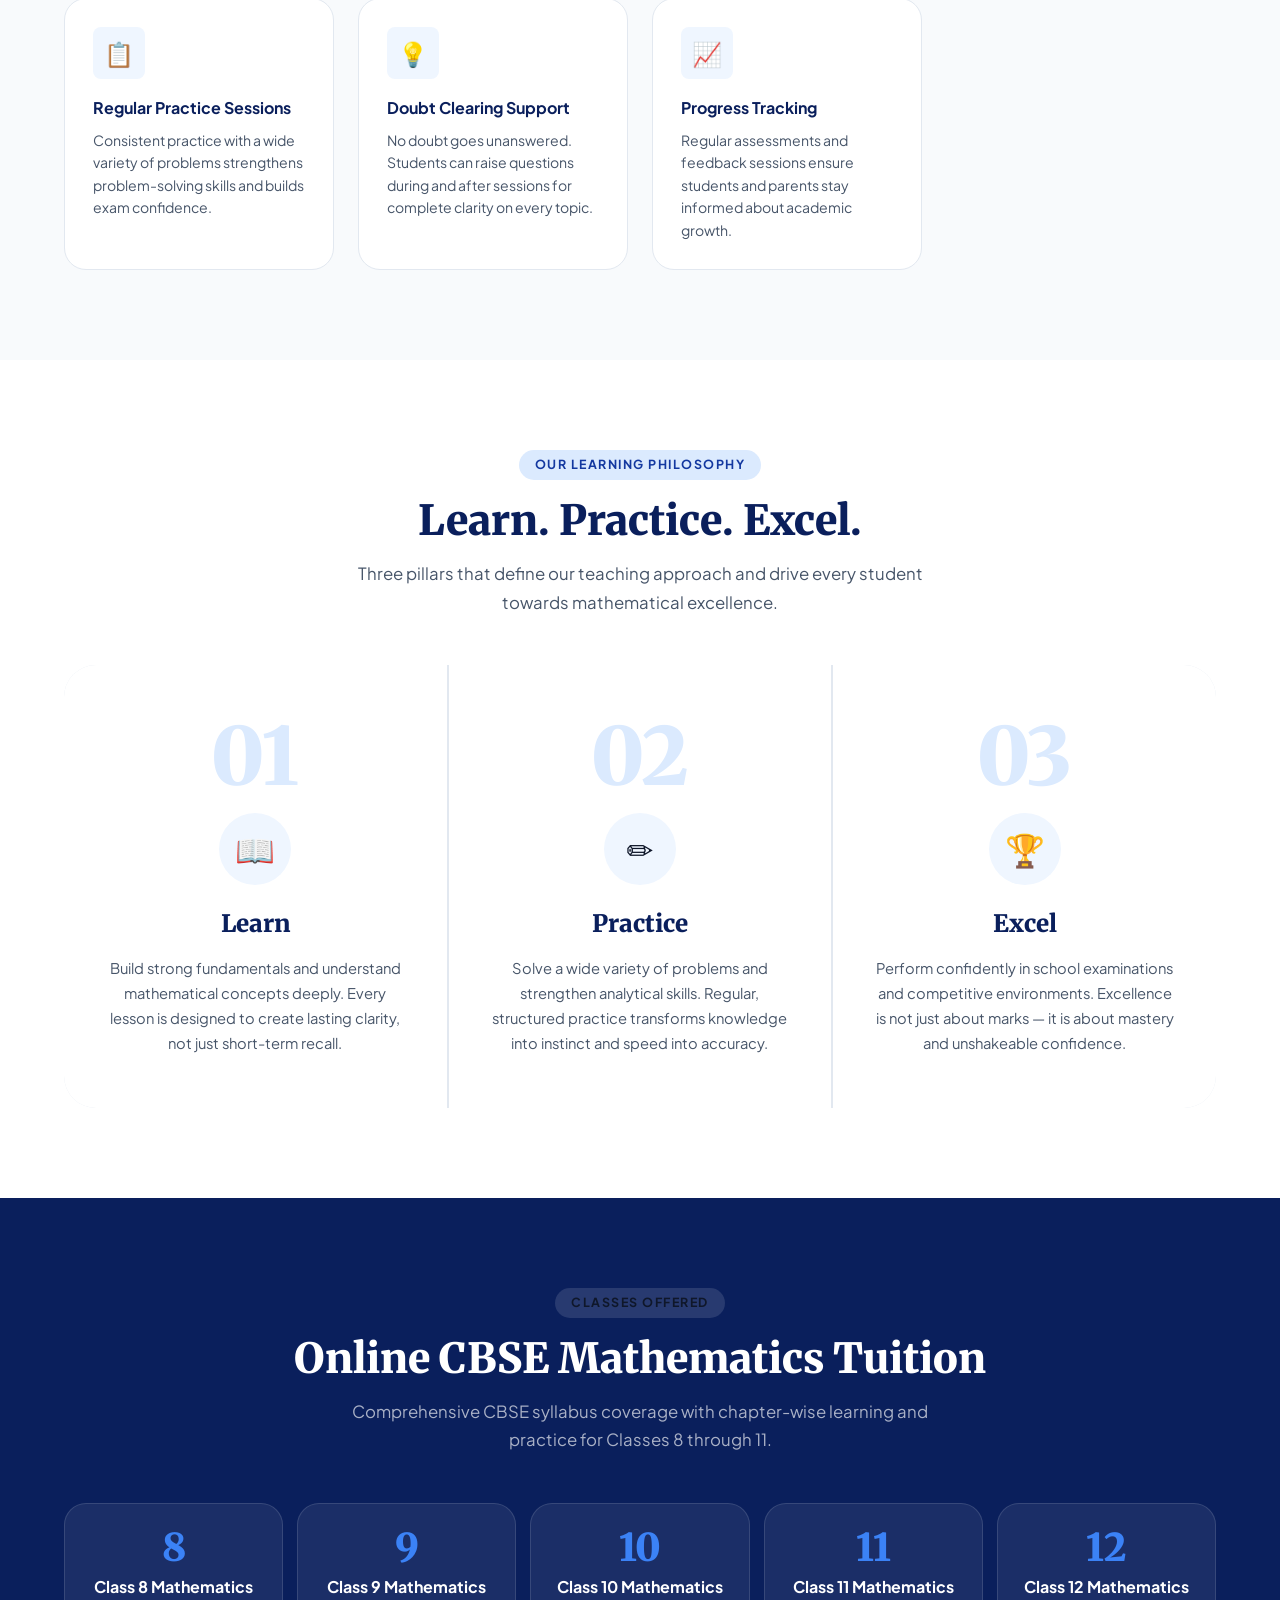
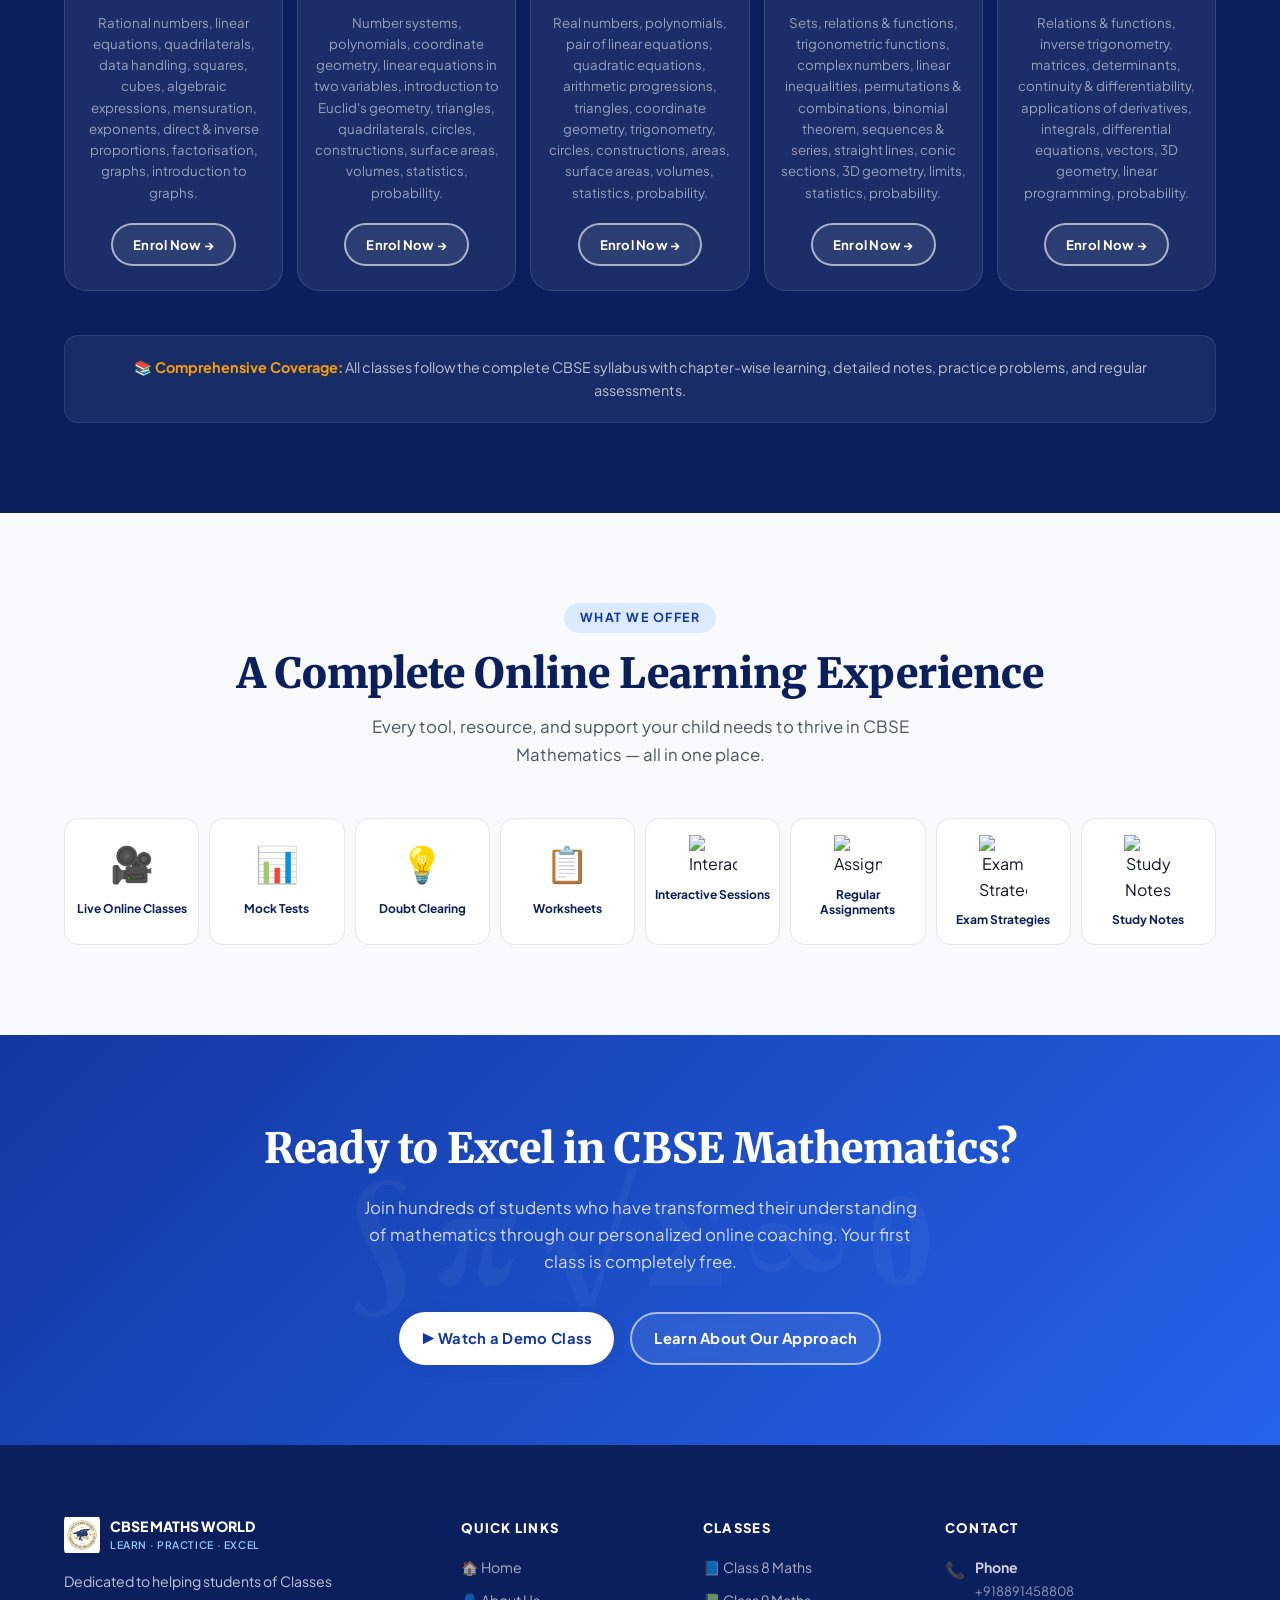
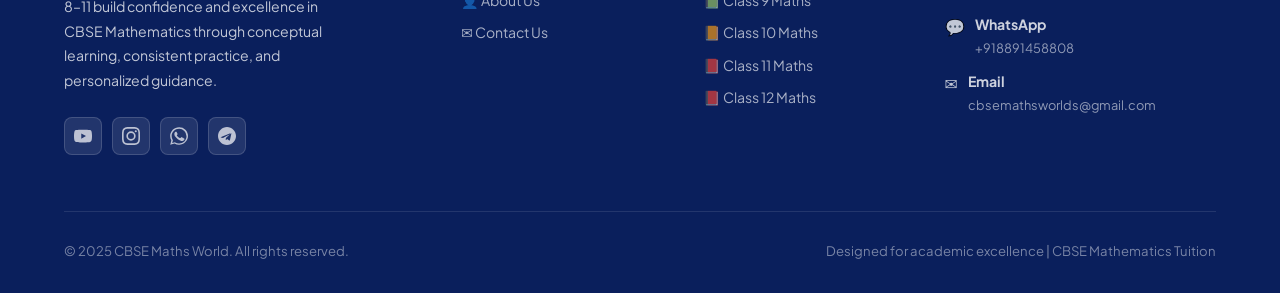
==== commit eec9dab6: "Update index.html" ====
--- a/index.html
+++ b/index.html
@@ -62,7 +62,7 @@
           <!-- Circle Photo -->
           <div style="width:260px;height:260px;border-radius:50%;overflow:hidden;border:4px solid rgba(255,255,255,.35);box-shadow:0 0 0 8px rgba(255,255,255,.08);">
             <img
-              src="/images/mentor.jpg"
+              src="/images/mentor.jpeg"
               alt="Your Mentor — CBSE Maths World"
               style="width:100%;height:100%;object-fit:cover;object-position:top;display:block;"
             >
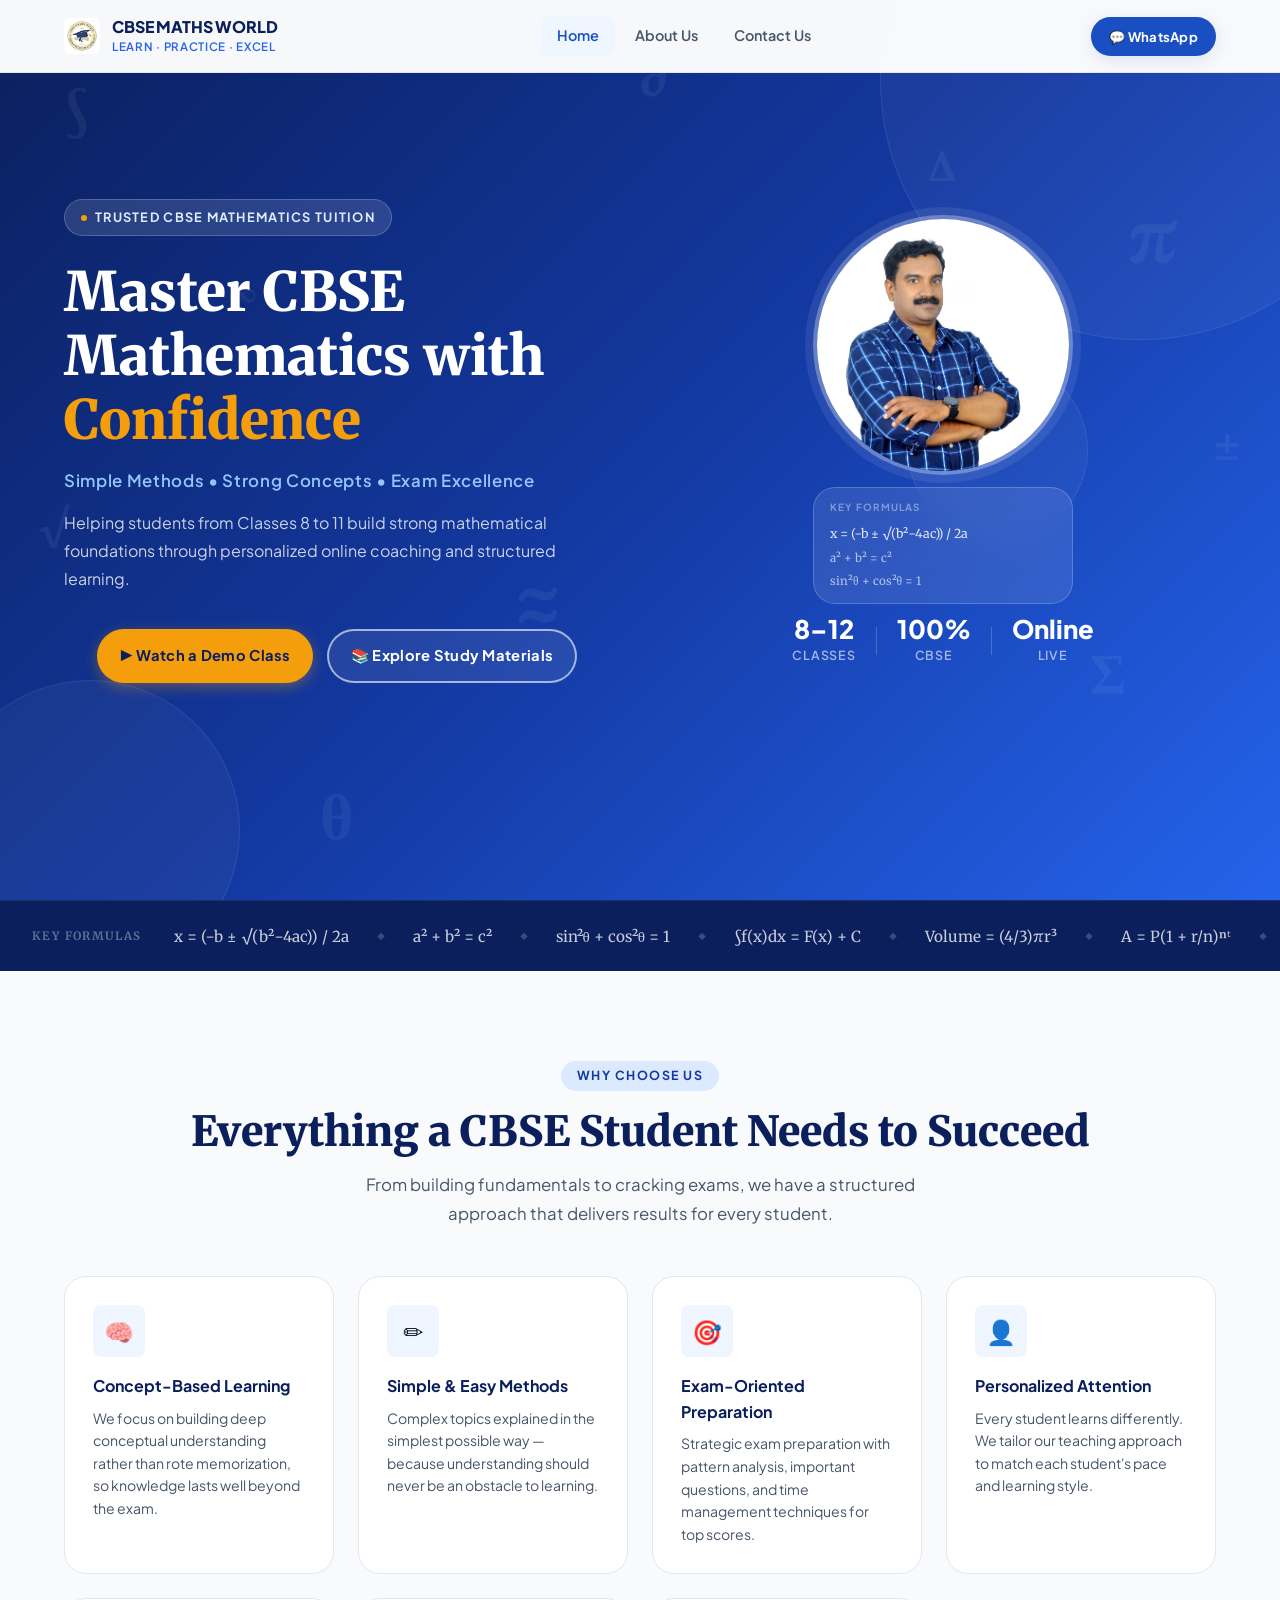
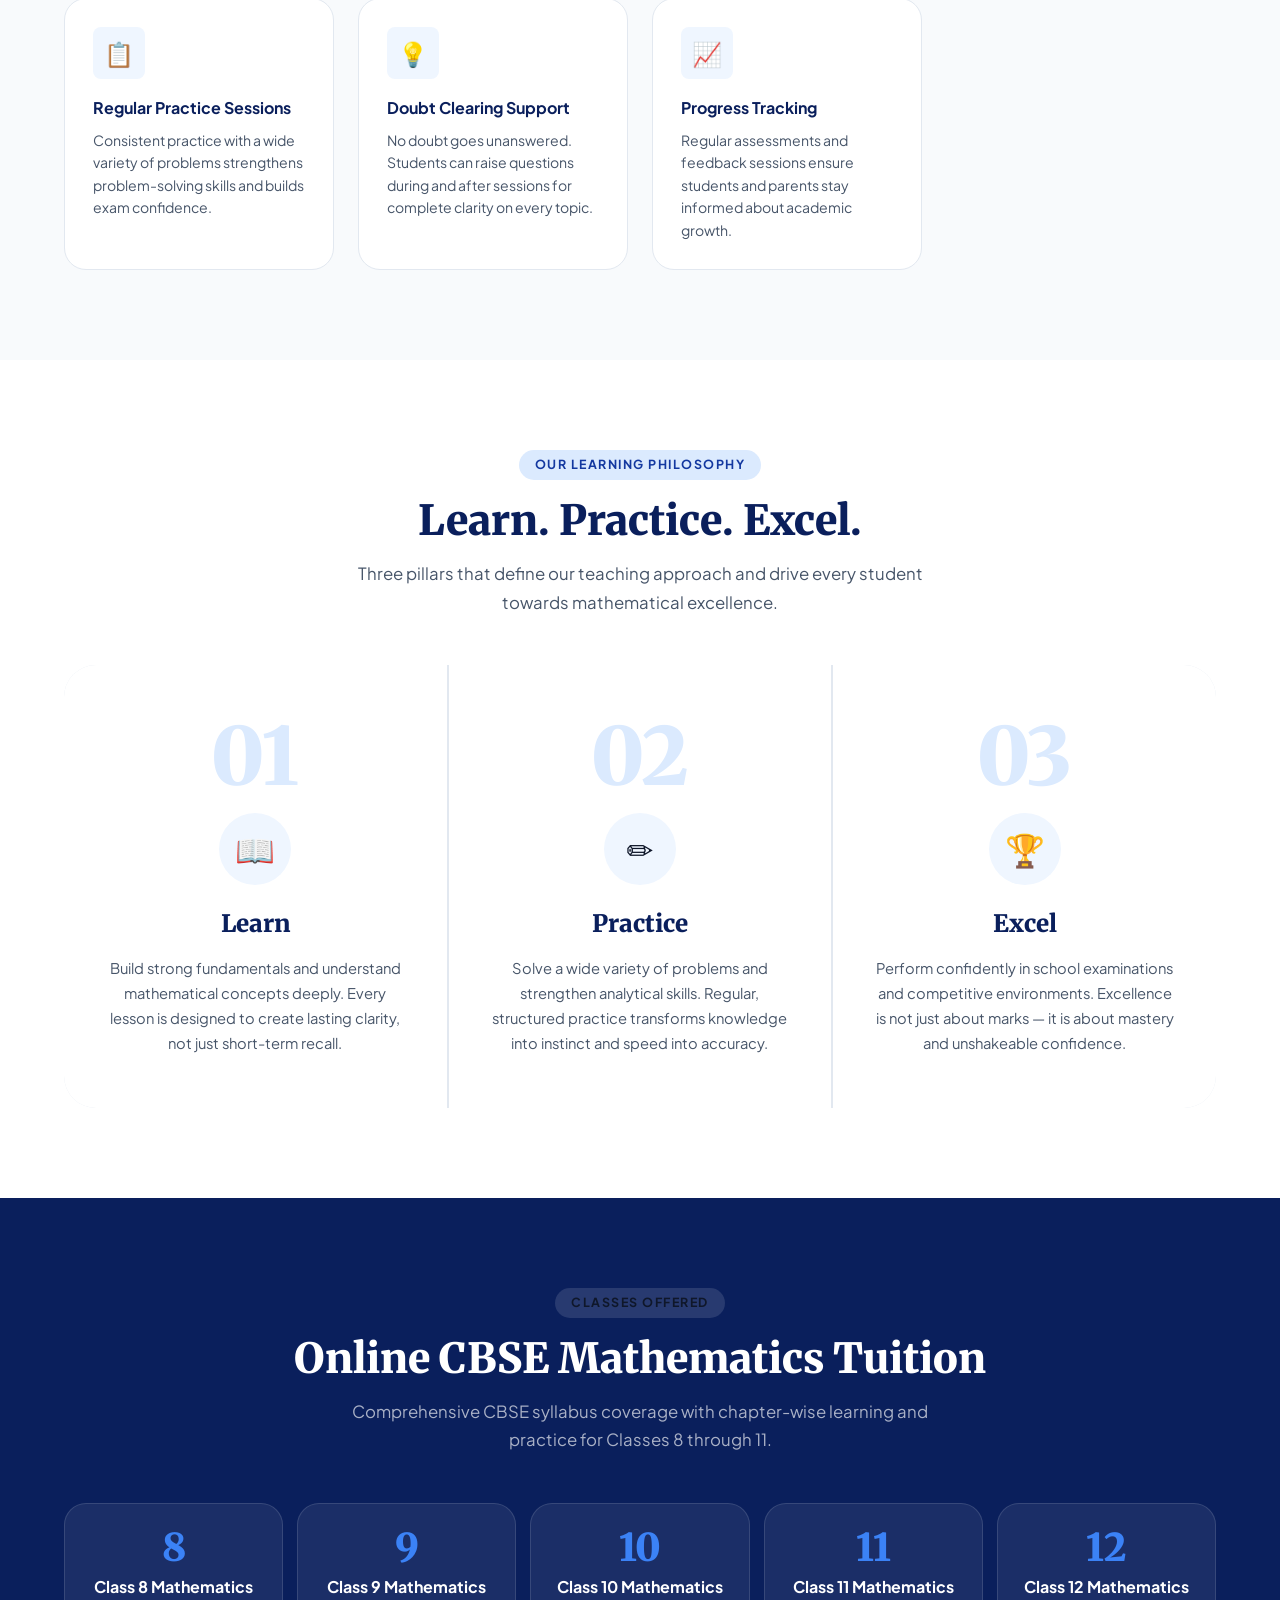
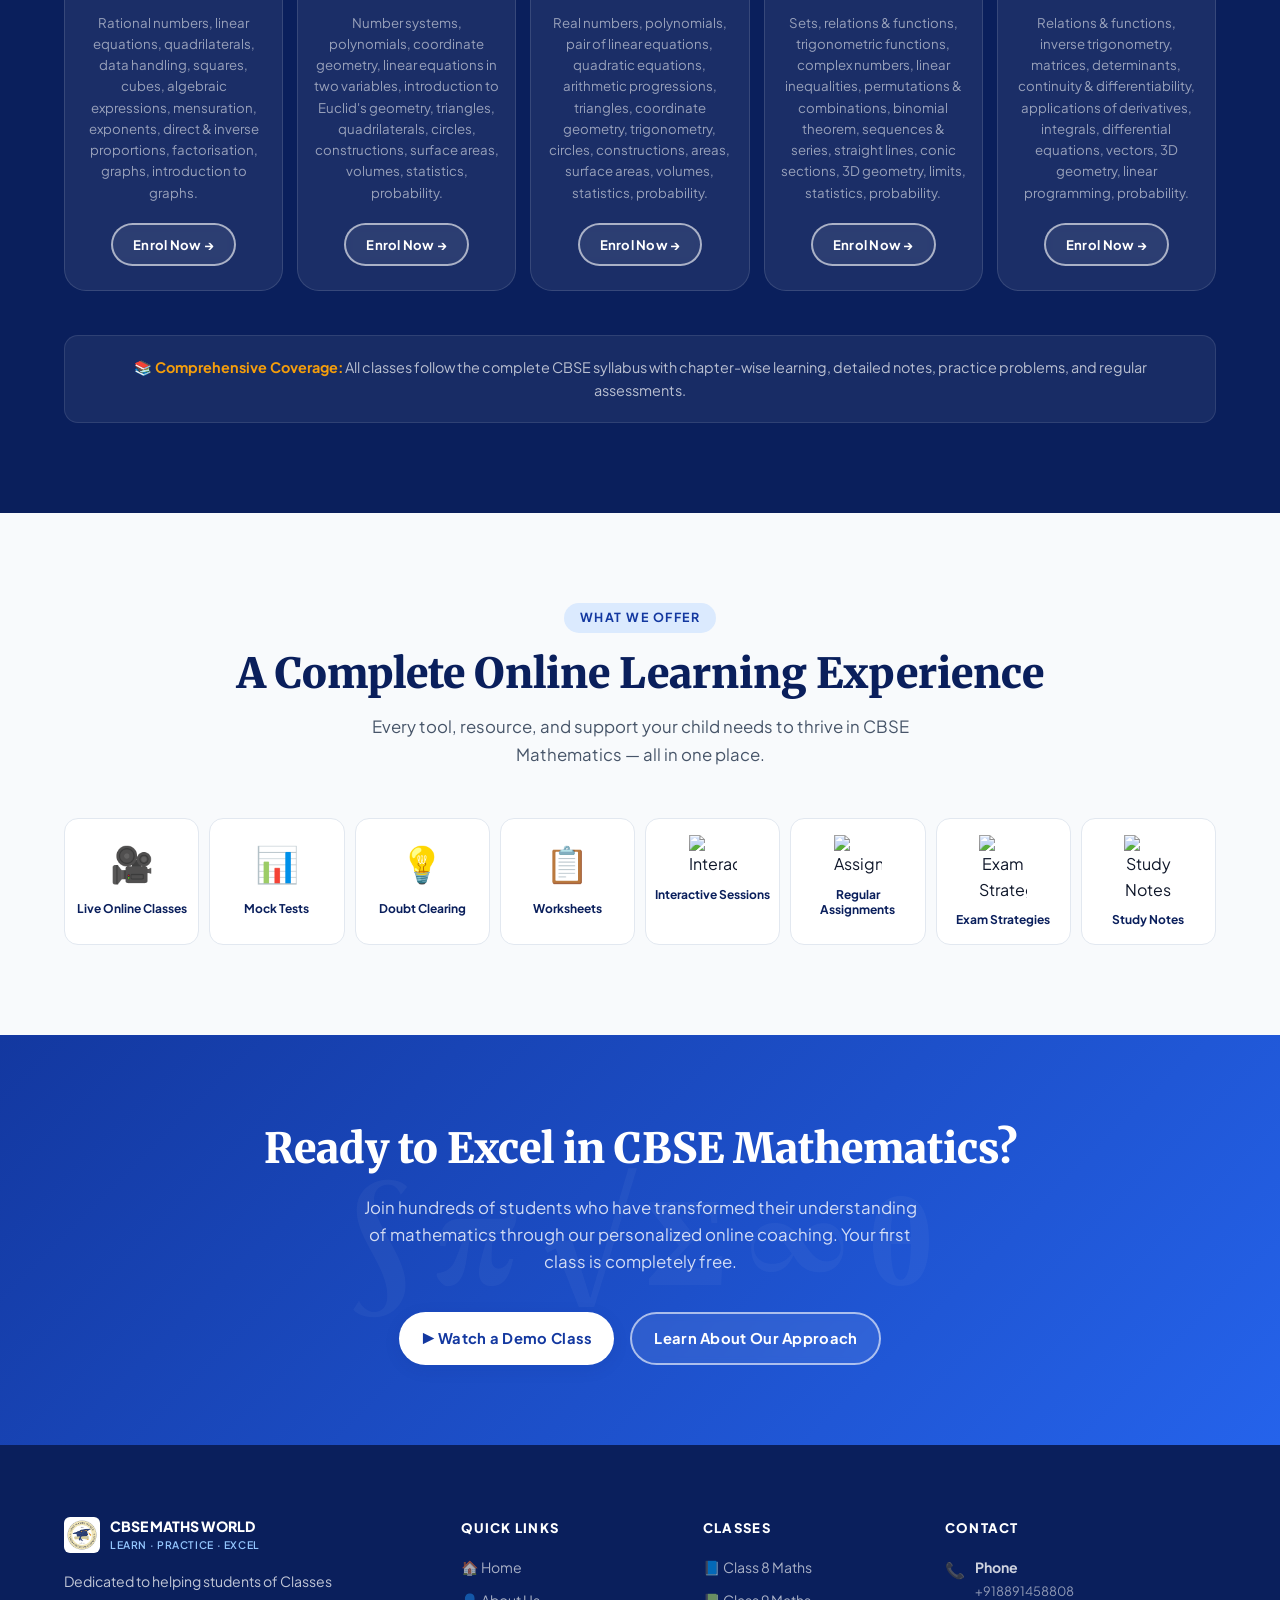
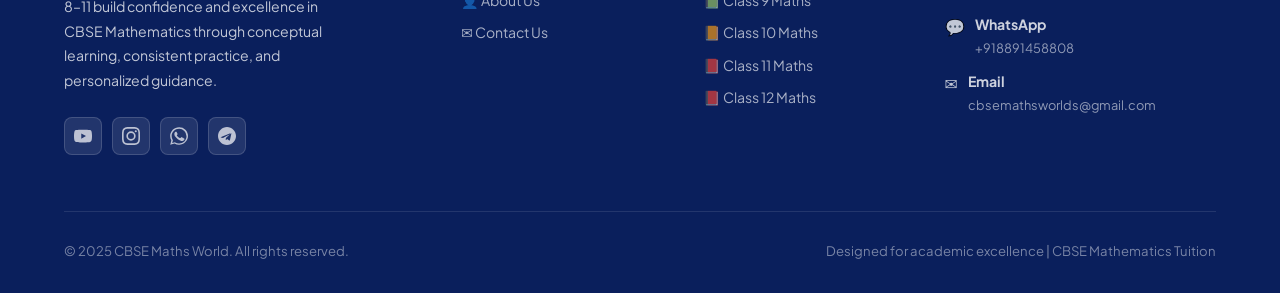
==== commit 4619a8bf: "Update demo class links in index.html" ====
--- a/index.html
+++ b/index.html
@@ -50,7 +50,7 @@
         <p class="hero-desc">Helping students from Classes 8 to 11 build strong mathematical foundations through personalized online coaching and structured learning.</p>
         <div style="margin-bottom:0;">
           <div style="display:flex;gap:14px;flex-wrap:wrap;margin-bottom:0;justify-content:center;">
-            <a href="https://youtu.be/Lcu7txMV0Q4?si=p4Ay1LLiDti_EWFn" target="_blank" class="btn btn-primary btn-lg">▶ Watch a Demo Class</a>
+            <a href="https://https://youtube.com/shorts/-452o4rBLW8?si=iZ0nSRHXCxnadekZ?si=p4Ay1LLiDti_EWFn" target="_blank" class="btn btn-primary btn-lg">▶ Watch a Demo Class</a>
             <a href="pages/materials.html" class="btn btn-outline btn-lg">📚 Explore Study Materials</a>
           </div>
         </div>
@@ -320,7 +320,7 @@
     <h2>Ready to Excel in CBSE Mathematics?</h2>
     <p>Join hundreds of students who have transformed their understanding of mathematics through our personalized online coaching. Your first class is completely free.</p>
     <div class="cta-btns">
-      <a href=https://youtu.be/Lcu7txMV0Q4?si=p4Ay1LLiDti_EWFn target="_blank" class="btn btn-white btn-lg">▶ Watch a Demo Class</a>
+      <a href=https:/https://youtube.com/shorts/-452o4rBLW8?si=iZ0nSRHXCxnadekZ?si=p4Ay1LLiDti_EWFn target="_blank" class="btn btn-white btn-lg">▶ Watch a Demo Class</a>
       <a href="pages/about.html" class="btn btn-outline btn-lg">Learn About Our Approach</a>
     </div>
   </div>
--- a/css/style.css
+++ b/css/style.css
@@ -1509,70 +1509,80 @@
 .btn-lg { padding: 13px 22px; font-size: .92rem; }
 
 /* ============================================
-   MOBILE FIXES — Phone Specific (max 768px)
+    MOBILE CSS
    ============================================ */
 
-/* ── Navbar mobile fix ── */
+/* ── Large Desktop ── */
+@media (min-width: 1400px) {
+  .container { max-width: 1320px; }
+  .hero h1 { font-size: 3.8rem; }
+  .classes-grid { grid-template-columns: repeat(5, 1fr); gap: 20px; }
+}
+
+/* ── Desktop ── */
+@media (min-width: 1025px) and (max-width: 1399px) {
+  .classes-grid { grid-template-columns: repeat(5, 1fr); gap: 14px; }
+  .strip-grid { grid-template-columns: repeat(8, 1fr) !important; gap: 10px; }
+}
+
+/* ── Tablet (768px–1024px) ── */
+@media (max-width: 1024px) {
+  .hero-grid { grid-template-columns: 1fr; text-align: center; padding: 40px 0; gap: 24px; }
+  .hero-visual { display: flex !important; justify-content: center; order: 2; }
+  .hero-text { order: 1; }
+  .hero-desc { margin: 0 auto 24px; max-width: 100%; }
+  .classes-grid { grid-template-columns: repeat(3, 1fr); gap: 16px; }
+  .strip-grid { grid-template-columns: repeat(4, 1fr) !important; }
+  .philosophy-grid { grid-template-columns: 1fr; }
+  .footer-grid { grid-template-columns: 1fr 1fr; gap: 32px; }
+  .about-grid { grid-template-columns: 1fr; }
+  .mvv-grid { grid-template-columns: 1fr; }
+  .contact-grid { grid-template-columns: 1fr; }
+  section { padding: 64px 0; }
+}
+
+/* ── Mobile (max 768px) ── */
 @media (max-width: 768px) {
-  .nav-inner { height: 60px; }
-  .mobile-menu { top: 60px; padding: 16px; }
-  .mobile-menu a {
-    padding: 14px 16px;
-    font-size: 1rem;
-    border-bottom: 1px solid var(--grey-100);
-    border-radius: 0;
+
+  /* Navbar — two rows on mobile */
+  .nav-inner { height: auto; padding: 8px 12px; flex-wrap: wrap; gap: 4px; }
+  .nav-logo { flex: 1; }
+  .nav-logo-icon { width: 32px; height: 32px; }
+  .nav-logo-icon img { width: 32px !important; height: 32px !important; }
+  .nav-logo-text strong { font-size: .78rem; }
+  .nav-logo-text span { display: none; }
+  .nav-cta { display: flex !important; }
+  .nav-cta .btn { padding: 8px 14px; font-size: .78rem; }
+  .hamburger { display: none !important; }
+  .mobile-menu { display: none !important; }
+
+  /* Nav links on second row */
+  .nav-links {
+    display: flex !important;
+    order: 3;
+    width: 100%;
+    justify-content: center;
+    border-top: 1px solid var(--grey-200);
+    padding: 6px 0;
+    gap: 0;
   }
-  .mobile-menu a:last-child { border-bottom: none; }
-  .mobile-menu .btn {
-    margin-top: 16px;
-    padding: 14px;
-    font-size: .95rem;
-    text-align: center;
-    border-radius: 50px;
-    width: 100%;
-  }
-
-  /* Hero mobile */
-  .hero {
-    padding-top: 60px !important;
-    min-height: auto !important;
-  }
-  .hero-grid {
-    grid-template-columns: 1fr !important;
-    text-align: center !important;
-    padding: 36px 0 28px !important;
-    gap: 24px !important;
-  }
-  .hero-visual { display: flex !important; }
+  .nav-links a { padding: 6px 12px; font-size: .78rem; font-weight: 700; }
+
+  /* Hero */
+  .hero { padding-top: 80px !important; min-height: auto !important; }
+  .hero-grid { grid-template-columns: 1fr !important; text-align: center !important; padding: 28px 0 !important; gap: 20px !important; }
+  .hero-text { order: 1; }
+  .hero-visual { display: flex !important; justify-content: center !important; order: 2; }
+  .hero-visual > div { margin-top: 0 !important; }
+  .hero-visual > div > div:first-child { width: 180px !important; height: 180px !important; }
+  .hero-visual div[style*="width:260px;background"] { width: 180px !important; }
   .hero h1 { font-size: clamp(1.7rem, 6vw, 2.4rem) !important; }
-  .hero-sub { font-size: .9rem; }
-  .hero-desc {
-    font-size: .9rem !important;
-    margin: 0 auto 20px !important;
-    max-width: 100% !important;
-  }
+  .hero-desc { font-size: .9rem !important; margin: 0 auto 20px !important; max-width: 100% !important; }
   .hero-badge { font-size: .72rem; padding: 5px 14px; }
-
-  /* Buttons on mobile — side by side if possible, stack if not */
-  div[style*="flex-wrap:nowrap"] {
-    flex-wrap: wrap !important;
-  }
-
-  /* About page image */
-  .about-img-placeholder { height: 240px; }
-  .about-grid { grid-template-columns: 1fr !important; gap: 32px !important; }
-  .about-stat-chip { position: static !important; display: block; width: fit-content; margin: 8px auto; }
-
-  /* Contact page — stack columns */
-  .contact-grid {
-    grid-template-columns: 1fr !important;
-    gap: 24px !important;
-  }
-
-  /* Philosophy */
-  .philosophy-grid { grid-template-columns: 1fr !important; }
-  .philosophy-card { padding: 28px 20px !important; }
-  .phil-num { font-size: 3rem !important; }
+  .math-symbol { display: none !important; }
+
+  /* Buttons */
+  .btn-lg { padding: 11px 18px !important; font-size: .82rem !important; }
 
   /* Classes */
   .classes-grid { grid-template-columns: repeat(2, 1fr) !important; gap: 12px !important; }
@@ -1580,17 +1590,22 @@
   .class-number { font-size: 2rem !important; }
   .class-card p { display: none; }
 
-  /* Features strip */
+  /* Strip */
   .strip-grid { grid-template-columns: repeat(4, 1fr) !important; gap: 8px !important; }
   .strip-item { padding: 14px 8px !important; }
   .strip-item span { font-size: .7rem !important; }
 
-  /* Features grid */
+  /* Features */
   .features-grid { grid-template-columns: repeat(2, 1fr) !important; gap: 12px !important; }
   .feature-card { padding: 18px 14px !important; }
 
+  /* Philosophy */
+  .philosophy-grid { grid-template-columns: 1fr !important; }
+  .philosophy-card { padding: 28px 20px !important; }
+  .phil-num { font-size: 3rem !important; }
+
   /* Sections */
-  section { padding: 52px 0 !important; }
+  section { padding: 48px 0 !important; }
   .section-title { font-size: clamp(1.5rem, 5vw, 2rem) !important; }
   .section-subtitle { font-size: .88rem !important; margin-bottom: 28px !important; }
 
@@ -1599,150 +1614,78 @@
   .footer { padding: 48px 0 24px !important; }
   .footer-bottom { flex-direction: column; text-align: center; gap: 8px; }
 
-  /* MVV cards */
+  /* About */
+  .about-grid { grid-template-columns: 1fr !important; gap: 24px !important; }
+  .about-img-placeholder { height: 240px; }
+  .about-stat-chip { position: static !important; display: block; width: fit-content; margin: 8px auto; }
   .mvv-grid { grid-template-columns: 1fr !important; gap: 14px !important; }
-
-  /* Methodology */
   .methodology-grid { grid-template-columns: 1fr !important; }
-
-  /* CTA banner */
-  .cta-banner { padding: 52px 0 !important; }
+  .mentor-card { padding: 28px 18px !important; }
+
+  /* Contact */
+  .contact-grid { grid-template-columns: 1fr !important; gap: 24px !important; }
+  .contact-info-card { padding: 24px 18px !important; }
+  .form-row { grid-template-columns: 1fr !important; gap: 0 !important; }
+
+  /* CTA */
+  .cta-banner { padding: 48px 0 !important; }
   .cta-btns { flex-direction: column !important; align-items: center !important; gap: 12px !important; }
-  .cta-banner h2 { font-size: 1.6rem !important; }
 
   /* Page hero */
-  .page-hero { padding: 90px 0 44px !important; }
+  .page-hero { padding: 100px 0 44px !important; }
   .page-hero h1 { font-size: 1.7rem !important; }
 
-  /* Contact info card */
-  .contact-info-card { padding: 24px 18px !important; }
-
-  /* Form */
-  .form-row { grid-template-columns: 1fr !important; gap: 0 !important; }
-
-  /* Mentor card */
-  .mentor-card { padding: 28px 18px !important; }
-
-  /* Demo banner */
-  .demo-banner-section { padding: 24px 16px !important; }
-
-  /* Formulas ticker */
+  /* Ticker */
   .formula-item { font-size: .75rem !important; }
   .formulas-ticker { gap: 16px !important; animation-duration: 20s !important; }
 
-  /* Math symbols — hide on mobile */
-  .math-symbol { display: none !important; }
-
-  /* Quiz card on contact page */
+  /* Quiz */
   #options-grid { grid-template-columns: 1fr !important; }
 }
 
-/* ── Very small phones (max 420px) ── */
-@media (max-width: 420px) {
+/* ── Small phones (max 480px) ── */
+@media (max-width: 480px) {
   .container { padding: 0 14px !important; }
-  .hero h1 { font-size: 1.55rem !important; }
+  .hero h1 { font-size: 1.6rem !important; }
+  .nav-links a { padding: 5px 8px; font-size: .72rem; }
   .classes-grid { grid-template-columns: 1fr !important; }
   .strip-grid { grid-template-columns: repeat(2, 1fr) !important; }
   .features-grid { grid-template-columns: 1fr !important; }
   .footer-grid { grid-template-columns: 1fr !important; }
-  .btn-lg { padding: 12px 20px !important; font-size: .85rem !important; }
-  .nav-logo-text span { display: none; }
-
-  /* About image on very small */
-  .about-img-placeholder { height: 200px !important; }
-}
-/* ── Center hero buttons on mobile ── */
-@media (max-width: 768px) {
-  div[style*="flex-wrap:nowrap"] {
-    justify-content: center !important;
-    flex-wrap: wrap !important;
-  }
-  .hero-text {
-    text-align: center !important;
-  }
-  .hero-text > div {
-    justify-content: center !important;
-    align-items: center !important;
-  }
-}
-/* ── Always show nav links on mobile ── */
-@media (max-width: 768px) {
-  .nav-links {
-    display: flex !important;
-    gap: 2px;
-  }
-  .nav-links a {
-    padding: 6px 10px;
-    font-size: .78rem;
-    font-weight: 700;
-  }
-  .nav-cta { display: flex !important; }
-  .nav-cta .btn { 
-    padding: 8px 12px; 
-    font-size: .75rem; 
-  }
-  .hamburger { display: none !important; }
-  .mobile-menu { display: none !important; }
-  .nav-logo-text span { display: none; }
-  .nav-logo-text strong { font-size: .82rem; }
-  .nav-inner { height: 56px; }
-}
-
-@media (max-width: 380px) {
-  .nav-links a { 
-    padding: 5px 7px; 
-    font-size: .72rem; 
-  }
-  .nav-cta { display: none !important; }
-}
-/* ── Hero photo visible on mobile ── */
-@media (max-width: 768px) {
-  .hero-grid {
-    grid-template-columns: 1fr !important;
-    text-align: center !important;
-  }
-  .hero-visual {
-    display: flex !important;
-    justify-content: center !important;
-    margin-top: 0 !important;
-  }
-  .hero-visual img {
-    width: 160px !important;
-    height: 160px !important;
-  }
-  .hero-visual > div {
-    margin-top: 0 !important;
-  }
-  .hero-visual > div > div:first-child {
-    width: 160px !important;
-    height: 160px !important;
-  }
-}
-@media (max-width: 768px) {
-  .nav-inner { height: auto; padding: 8px 0; flex-wrap: wrap; gap: 6px; }
-  .nav-logo-icon img { width: 32px !important; height: 32px !important; }
-  .nav-logo-text strong { font-size: .75rem; }
-  .nav-logo-text span { display: none; }
-  .nav-links { order: 3; width: 100%; justify-content: center; border-top: 1px solid var(--grey-200); padding-top: 6px; }
-  .nav-links a { padding: 5px 10px; font-size: .78rem; }
-  .nav-cta .btn { padding: 7px 12px; font-size: .75rem; }
-}
-/* ── Hero layout on mobile ── */
-@media (max-width: 768px) {
-  .hero-grid {
-    grid-template-columns: 1fr !important;
-    text-align: center !important;
-    padding: 32px 0 28px !important;
-  }
-  .hero-visual {
-    display: flex !important;
-    justify-content: center !important;
-    order: 2;
-  }
-  .hero-text {
-    order: 1;
-  }
-  .hero-visual > div {
-    margin-top: 0 !important;
-  }
-}
+  .btn-lg { padding: 12px 18px !important; font-size: .82rem !important; width: 100% !important; max-width: 300px !important; justify-content: center !important; }
+  .page-hero h1 { font-size: 1.5rem !important; }
+}
+
+/* ── Very small (max 360px) ── */
+@media (max-width: 360px) {
+  .hero h1 { font-size: 1.45rem !important; }
+  .nav-links a { font-size: .68rem; padding: 4px 6px; }
+}
+
+/* ── Hide old classes ── */
+.hero-btns, .hero-stats { display: none !important; }
+
+/* ── Formulas Ticker ── */
+.formulas-ticker {
+  display: inline-flex;
+  align-items: center;
+  gap: 28px;
+  white-space: nowrap;
+  animation: tickerScroll 25s linear infinite;
+}
+.formulas-ticker:hover { animation-play-state: paused; }
+.formula-item {
+  font-family: 'Merriweather', serif;
+  color: rgba(255,255,255,.78);
+  font-size: .95rem;
+  flex-shrink: 0;
+}
+.formula-sep { color: rgba(255,255,255,.2); font-size: .6rem; flex-shrink: 0; }
+@keyframes tickerScroll {
+  0%   { transform: translateX(0); }
+  100% { transform: translateX(-50%); }
+}
+
+/* ── Strip icon fix ── */
+.strip-icon img { display: block; margin: 0 auto 10px; }
+.strip-icon { font-size: unset; }
